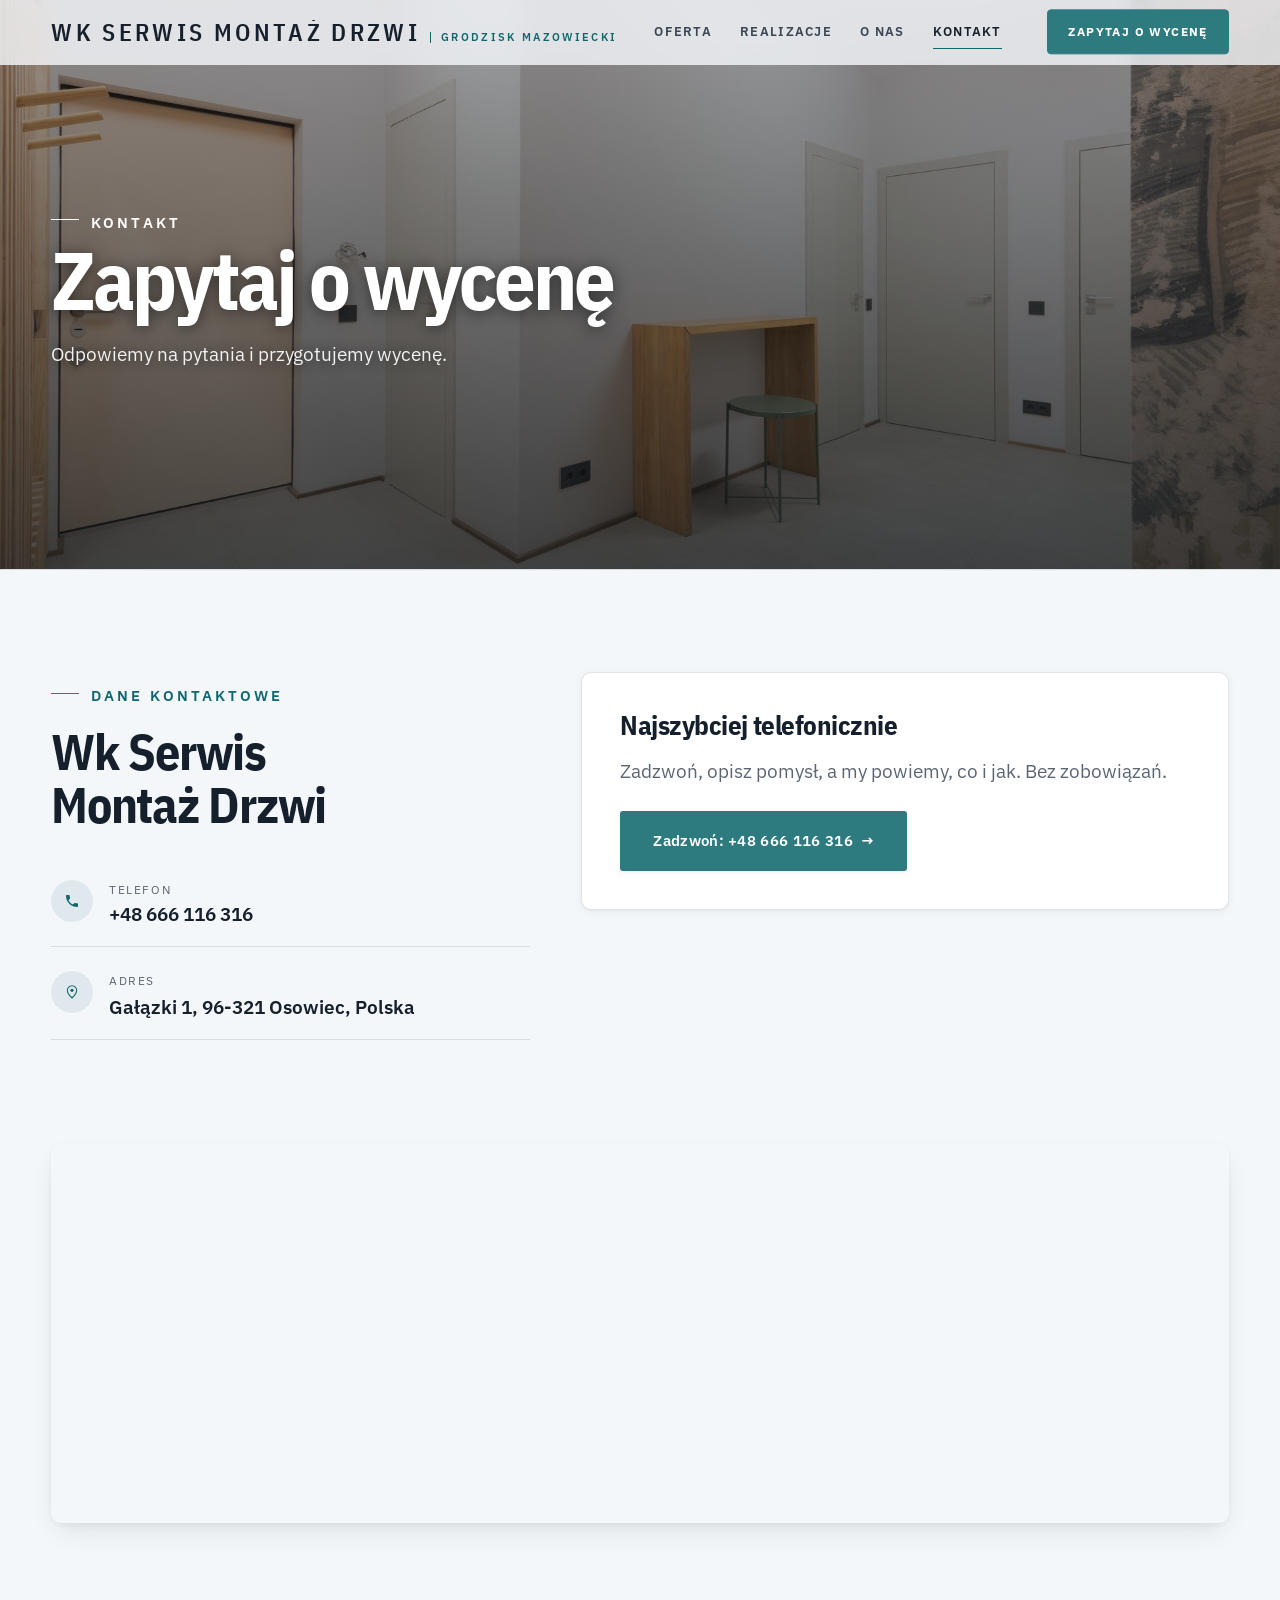
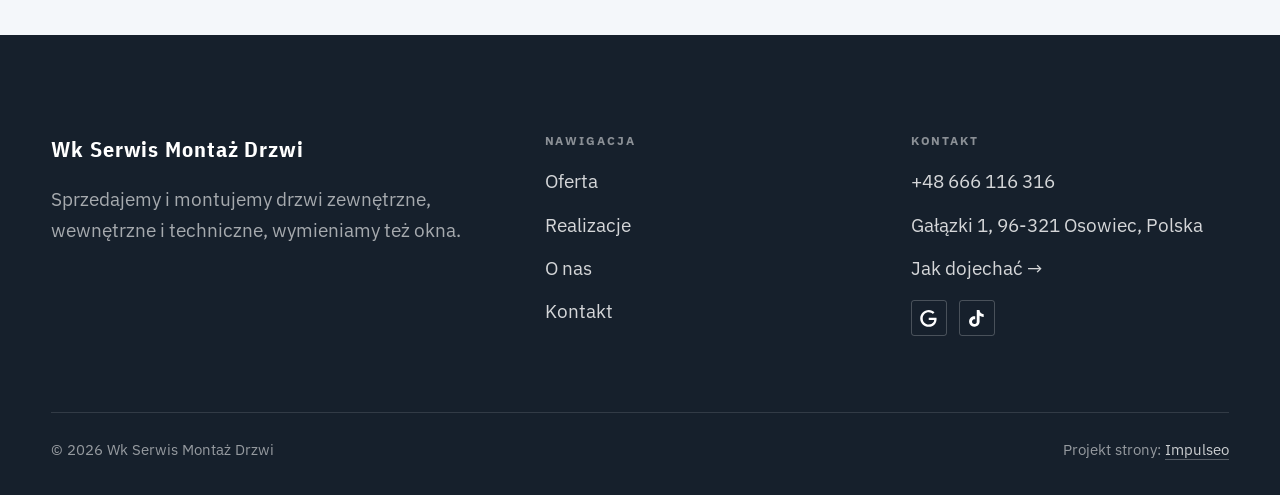
==== kontakt.html @ 80bf7812 "Strona demo: wk-serwis-montaz-drzwi" ====
<!DOCTYPE html>
<html lang="pl">
<head>
<meta charset="UTF-8">
<meta name="viewport" content="width=device-width, initial-scale=1.0">
<title>Kontakt - Wk Serwis Montaż Drzwi</title>
<meta name="description" content="Kontakt Wk Serwis Montaż Drzwi - Gałązki 1, 96-321 Osowiec, Polska">
<link rel="canonical" href="https://kris20032.github.io/wk-serwis-montaz-drzwi/kontakt.html">
<meta name="robots" content="noindex, nofollow">
<meta property="og:type" content="website">
<meta property="og:locale" content="pl_PL">
<meta property="og:site_name" content="Wk Serwis Montaż Drzwi">
<meta property="og:title" content="Kontakt - Wk Serwis Montaż Drzwi">
<meta property="og:description" content="Kontakt Wk Serwis Montaż Drzwi - Gałązki 1, 96-321 Osowiec, Polska">
<meta property="og:url" content="https://kris20032.github.io/wk-serwis-montaz-drzwi/kontakt.html">
<meta property="og:image" content="https://kris20032.github.io/wk-serwis-montaz-drzwi/img/og.jpg">
<meta property="og:image:width" content="1200">
<meta property="og:image:height" content="630">
<meta name="twitter:card" content="summary_large_image">
<link rel="preconnect" href="https://fonts.googleapis.com">
<link rel="preconnect" href="https://fonts.gstatic.com" crossorigin>
<link href="https://fonts.googleapis.com/css2?family=IBM+Plex+Sans+Condensed:wght@500;600;700&family=IBM+Plex+Sans:wght@400;500;600&display=swap" rel="stylesheet">
<link rel="stylesheet" href="assets/styles.css?v=1139ad94">
</head>
<body>

<header class="nav">
  <div class="wrap nav-inner">
    <a class="brand" href="index.html"><span class="name">Wk Serwis Montaż Drzwi</span><span class="sub">Grodzisk Mazowiecki</span></a>
    <nav class="nav-links">
      <a href="oferta.html">Oferta</a>
      <a href="realizacje.html">Realizacje</a>
      <a href="o-nas.html">O nas</a>
      <a href="kontakt.html" class="active" aria-current="page">Kontakt</a>
      <a href="kontakt.html" class="btn btn-accent">Zapytaj o wycenę</a>
    </nav>
    <button class="nav-toggle" aria-label="Menu"><span></span><span></span><span></span></button>
  </div>
</header>

<main>
<section class="pagehead">
  <img src="img/g13.jpg" alt="Wk Serwis Montaż Drzwi - Zapytaj o wycenę" width="1880" height="1255" decoding="async">
  <div class="wrap">
    <span class="eyebrow">Kontakt</span>
    <h1>Zapytaj o wycenę</h1>
    <p>Odpowiemy na pytania i przygotujemy wycenę.</p>
  </div>
</section>
<section>
  <div class="wrap contact-grid">
    <div class="reveal">
      <span class="eyebrow">Dane kontaktowe</span>
      <h2 style="margin:var(--space-4) 0 var(--space-6)">Wk Serwis Montaż Drzwi</h2>
      <div class="info-list">
        <div class="info-row"><div class="ic"><svg class="ico-tel" width="16" height="16" viewBox="0 0 24 24" fill="none" aria-hidden="true"><path d="M6.6 10.8a15.5 15.5 0 0 0 6.6 6.6l2.2-2.2a1 1 0 0 1 1-.24 11.4 11.4 0 0 0 3.6.58 1 1 0 0 1 1 1V20a1 1 0 0 1-1 1A17 17 0 0 1 3 4a1 1 0 0 1 1-1h3.5a1 1 0 0 1 1 1c0 1.25.2 2.46.58 3.6a1 1 0 0 1-.25 1l-2.23 2.2Z" fill="currentColor"/></svg></div><div><div class="lbl">Telefon</div><a class="val" href="tel:+48666116316">+48 666 116 316</a></div></div>
        <div class="info-row"><div class="ic"><svg class="ico-pin" width="16" height="16" viewBox="0 0 24 24" fill="none" aria-hidden="true"><path d="M12 21s7-6.1 7-11.5A7 7 0 0 0 5 9.5C5 14.9 12 21 12 21Z" stroke="currentColor" stroke-width="1.6" fill="none"/><circle cx="12" cy="9.5" r="2.4" fill="currentColor"/></svg></div><div><div class="lbl">Adres</div><div class="val">Gałązki 1, 96-321 Osowiec, Polska</div></div></div>
      </div>
    </div>
    <div class="reveal">
      <div class="form">
        <h3 style="margin-bottom:var(--space-4)">Najszybciej telefonicznie</h3>
        <p class="muted" style="margin-bottom:var(--space-5)">Zadzwoń, opisz pomysł, a my powiemy, co i jak. Bez zobowiązań.</p>
        <a href="tel:+48666116316" class="btn btn-accent" style="justify-content:center">Zadzwoń: +48 666 116 316 <span class="arr">→</span></a>
      </div>
    </div>
  </div>
</section>
<section style="padding-top:0">
  <div class="wrap reveal">
    <iframe class="map" title="Wk Serwis Montaż Drzwi - Grodzisk Mazowiecki" src="https://maps.google.com/maps?q=Wk%20Serwis%20Monta%C5%BC%20Drzwi%20Grodzisk%20Mazowiecki&z=15&output=embed" loading="lazy" referrerpolicy="no-referrer-when-downgrade"></iframe>
  </div>
</section>
</main>

<footer>
  <div class="wrap">
    <div class="foot-grid">
      <div class="foot-brand">
        <div class="name">Wk Serwis Montaż Drzwi</div>
        <p>Sprzedajemy i montujemy drzwi zewnętrzne, wewnętrzne i techniczne, wymieniamy też okna.</p>
      </div>
      <div class="foot-col">
        <h4>Nawigacja</h4>
        <a href="oferta.html">Oferta</a>
        <a href="realizacje.html">Realizacje</a>
        <a href="o-nas.html">O nas</a>
        <a href="kontakt.html">Kontakt</a>
      </div>
      <div class="foot-col">
        <h4>Kontakt</h4>
        <a href="tel:+48666116316">+48 666 116 316</a>
        <p>Gałązki 1, 96-321 Osowiec, Polska</p>
        <a href="https://maps.google.com/?cid=6855969109959741262&g_mp=Cidnb29nbGUubWFwcy5wbGFjZXMudjEuUGxhY2VzLlNlYXJjaFRleHQQAhgEIAA" target="_blank" rel="noopener">Jak dojechać →</a>
      <div class="foot-soc">
        <a class="soc" href="https://maps.google.com/?cid=6855969109959741262&g_mp=Cidnb29nbGUubWFwcy5wbGFjZXMudjEuUGxhY2VzLlNlYXJjaFRleHQQAhgEIAA" target="_blank" rel="noopener" aria-label="Google - Wk Serwis Montaż Drzwi"><svg viewBox="0 0 24 24" aria-hidden="true" focusable="false"><path d="M12.48 10.92v3.28h7.84c-.24 1.84-.853 3.187-1.787 4.133-1.147 1.147-2.933 2.4-6.053 2.4-4.827 0-8.6-3.893-8.6-8.72s3.773-8.72 8.6-8.72c2.6 0 4.507 1.027 5.907 2.347l2.307-2.307C18.747 1.44 16.133 0 12.48 0 5.867 0 .307 5.387.307 12s5.56 12 12.173 12c3.573 0 6.267-1.173 8.373-3.36 2.16-2.16 2.84-5.213 2.84-7.667 0-.76-.053-1.467-.173-2.053H12.48z" fill="currentColor"/></svg></a>
        <a class="soc" href="https://www.tiktok.com/@krzysztof.waclawek" target="_blank" rel="noopener" aria-label="TikTok - Wk Serwis Montaż Drzwi"><svg viewBox="0 0 24 24" aria-hidden="true" focusable="false"><path d="M12.525.02c1.31-.02 2.61-.01 3.91-.02.08 1.53.63 3.09 1.75 4.17 1.12 1.11 2.7 1.62 4.24 1.79v4.03c-1.44-.05-2.89-.35-4.2-.97-.57-.26-1.1-.59-1.62-.93-.01 2.92.01 5.84-.02 8.75-.08 1.4-.54 2.79-1.35 3.94-1.31 1.92-3.58 3.17-5.91 3.21-1.43.08-2.86-.31-4.08-1.03-2.02-1.19-3.44-3.37-3.65-5.71-.02-.5-.03-1-.01-1.49.18-1.9 1.12-3.72 2.58-4.96 1.66-1.44 3.98-2.13 6.15-1.72.02 1.48-.04 2.96-.04 4.44-.99-.32-2.15-.23-3.02.37-.63.41-1.11 1.04-1.36 1.75-.21.51-.15 1.07-.14 1.61.24 1.64 1.82 3.02 3.5 2.87 1.12-.01 2.19-.66 2.77-1.61.19-.33.4-.67.41-1.06.1-1.79.06-3.57.07-5.36.01-4.03-.01-8.05.02-12.07z" fill="currentColor"/></svg></a>
      </div>
      </div>
    </div>
    <div class="foot-bot">
      <span>© 2026 Wk Serwis Montaż Drzwi</span>
      <span>Projekt strony: <a class="foot-credit" href="https://impulseo.pl" target="_blank" rel="noopener">Impulseo</a></span>
    </div>
  </div>
</footer>
<div class="sticky-reserve"><a class="sr-book" href="kontakt.html">Zapytaj o wycenę</a><a class="sr-call" href="tel:+48666116316" aria-label="Zadzwoń"><svg class="ico-tel" width="16" height="16" viewBox="0 0 24 24" fill="none" aria-hidden="true"><path d="M6.6 10.8a15.5 15.5 0 0 0 6.6 6.6l2.2-2.2a1 1 0 0 1 1-.24 11.4 11.4 0 0 0 3.6.58 1 1 0 0 1 1 1V20a1 1 0 0 1-1 1A17 17 0 0 1 3 4a1 1 0 0 1 1-1h3.5a1 1 0 0 1 1 1c0 1.25.2 2.46.58 3.6a1 1 0 0 1-.25 1l-2.23 2.2Z" fill="currentColor"/></svg></a></div>
<div class="demo-wazne" data-do="2026-10-26" data-cykl="3" hidden><svg class="dw-ico" width="13" height="13" viewBox="0 0 24 24" fill="none" aria-hidden="true"><circle cx="12" cy="12" r="8.6" stroke="currentColor" stroke-width="1.8"/><path d="M12 7.2V12l3.3 2" stroke="currentColor" stroke-width="1.8" stroke-linecap="round"/></svg><span class="dw-txt"></span></div>

<script src="assets/main.js"></script>
</body>
</html>
---- assets/styles.css ----
/* ============================================================
   STOLBASZ — premium, architektoniczny B2B fit-out
   Jasna paleta, zero brązu. System wg premium-web-craft.
   Projekt strony: Impulseo (impulseo.pl)
   ============================================================ */

:root{
  /* PALETA — jasna, architektoniczna, chłodna */
  --paper:#F4F7FA;          /* główne tło */
  --paper-2:#E7EDF3;        /* sekcje alternatywne (chłodny jasny szary) */
  --paper-3:#E7EDF3;        /* delikatne wypełnienia */
  --ink:#16202C;            /* tekst główny — chłodny grafit */
  --ink-soft:#3A4654;       /* nagłówki drugorzędne */
  --muted:#5C6672;          /* tekst poboczny */
  --line:rgba(22,32,44,.12);/* hairline */
  --accent:#235E96;         /* stonowany petrol-slate — jedyny akcent */
  --accent-d:#1A4A78;
  --accent-soft:rgba(35,94,150,.10);
  --dark:#16202C;           /* sekcje ciemne (stopka/CTA) */

  /* HOVER ZDJĘĆ — JEDEN standard dla całego silnika (decyzja K. 04.08.2026, artefakt z wariantami).
     AKTUALNE (K.+Szymon 09.08.2026, wybór z artefaktu 6 wariantów): zoom 1.05 przy 1.4s -
     przy tak długim czasie mocniejszy kadr NIE skacze, tylko „oddycha". Poprzedni standard
     (1.02 / .55s z 04.08) odbierany jako dynamiczny i szybki.
     Spoczynek lekko przygaszony, ale TYLKO tam, gdzie jest mysz (@media hover:hover) —
     na telefonie zdjęcia zostają w pełnej jasności. */
  --img-zoom:1.05;                   /* K.+Szymon 09.08: wariant F z artefaktu porównawczego */
  --img-rest:brightness(.95) saturate(.99);
  --img-hot:brightness(1.06) saturate(1.05);
  --img-dur:1.4s;                    /* K.+Szymon 09.08 (wariant F): powoli = elegancko */
  --img-ease:cubic-bezier(.16,.84,.44,1);  /* miękki ogon, efekt „oddychania" */

  /* ODSTĘPY — skala 4/8 */
  --space-1:4px; --space-2:8px; --space-3:12px; --space-4:16px; --space-5:24px;
  --space-6:32px; --space-7:48px; --space-8:64px; --space-9:96px; --space-10:128px;

  /* TYPOGRAFIA — fluid clamp() (skala podbita 16.07.2026: większe, czytelniejsze litery — uwaga Adama) */
  --text-sm:clamp(.9rem,.87rem + .12vw,1rem);
  --text-base:clamp(1.08rem,1.04rem + .18vw,1.2rem);
  --text-lg:clamp(1.24rem,1.15rem + .34vw,1.44rem);
  --text-h3:clamp(1.34rem,1.22rem + .55vw,1.66rem);
  --text-h2:clamp(2.1rem,1.66rem + 2.1vw,3.1rem);
  --text-h1:clamp(2.9rem,2.1rem + 4vw,5.1rem);

  /* PROMIENIE — architektoniczne, raczej ostre */
  --r-sm:3px; --r-md:6px; --r-lg:10px;

  /* RUCH */
  --ease:cubic-bezier(.25,.46,.45,.94); --dur:.24s;

  /* CIENIE — miękkie, warstwowe */
  --sh-sm:0 1px 2px rgba(16,24,32,.04), 0 2px 8px rgba(16,24,32,.05);
  --sh-md:0 2px 6px rgba(16,24,32,.05), 0 12px 28px -8px rgba(16,24,32,.12);
  --sh-lg:0 6px 14px rgba(16,24,32,.07), 0 26px 56px -18px rgba(16,24,32,.22);

  --hairline:1px solid var(--line);

  --font-display:'IBM Plex Sans Condensed','IBM Plex Sans',sans-serif;
  --font-body:'IBM Plex Sans',sans-serif;
}

*{box-sizing:border-box;margin:0;padding:0}
html{scroll-behavior:smooth}
body{
  font-family:var(--font-body);
  font-size:var(--text-base);
  line-height:1.65;
  color:var(--ink);
  background:var(--paper);
  -webkit-font-smoothing:antialiased;
  text-rendering:optimizeLegibility;
}
img{max-width:100%;height:auto;display:block}  /* height:auto = width/height z atrybutów trzyma proporcje (TOP#12) */
a{color:inherit;text-decoration:none}

.wrap{width:min(92%,1180px);margin-inline:auto}
section{padding-block:clamp(52px,6.5vw,96px)}

h1,h2,h3{font-family:var(--font-display);font-weight:700;line-height:1.08;letter-spacing:-.02em;color:var(--ink)}
h1{font-size:var(--text-h1);letter-spacing:-.035em}
h2{font-size:var(--text-h2);letter-spacing:-.025em}
h3{font-size:var(--text-h3)}
/* MIARA — długość wiersza. WCAG 2.2 SC 1.4.8: max 80 znaków; Butterick: 45–90.
   68ch daje realnie 72–78 znaków polskiego tekstu, czyli z zapasem pod granicą.
   Wcześniej limit miał TYLKO <p> — <li>, <blockquote> i <dd> nie miały żadnego,
   i to jedyny powód, dla którego 23 bloki na dwóch oddanych stronach jadą po
   83–106 znaków w wierszu (pomiar 07.08.2026, bramka `miara`).
   ⚠️ Listy i definicje ograniczamy TYLKO bez klasy: `ul`/`ol` z klasą to u nas
   układ (siatki kafli, menu), a nie tekst ciągły — tam miarę wyznacza układ. */
/* 60ch, nie 68ch (K. 10.08): po zmianie fontów na węższe kroje (DM Sans i spółka)
   w 68ch mieściło się ~90 znaków - bramka pikselowa słusznie zgłaszała przekroczenie
   granicy 80. Pomiar na żywej przeglądarce: 60ch = 90 znaków, 53ch = ~78 znaków, czyli normę WCAG 1.4.8. */
:root{ --miara:53ch }
p{max-width:min(100%,var(--miara))}
blockquote,
ul:not([class])>li, ol:not([class])>li,
dl:not([class])>dd{max-width:min(100%,var(--miara))}

/* ⚠️ Świadomie BEZ wyjątku `.tile p,.card p,.svc p{max-width:none}`, choć nasuwa się sam:
   te akapity BYŁY już ograniczone (stare `p{max-width:65ch}`), więc „wyjątek" nie odblokowałby
   niczego nowego — tylko ROZLUŹNIŁ stan sprzed zmiany na wszystkich demach naraz.
   `figcaption` żadna z reguł wyżej nie dotyczy, więc też nie potrzebuje zwolnienia. */

/* ŁAMANIE. `balance` wyrównuje długości wierszy w nagłówku, `pretty` pilnuje ostatniego
   wiersza akapitu, żeby nie został w nim jeden wyraz. Obsługiwane od Chrome 117 /
   Safari 17.5; starsze przeglądarki po prostu ignorują tę własność.
   `text-wrap:pretty` nie występowało dotąd ANI RAZ w silniku ani w repo klientów. */
h1,h2,h3,.lead,.lede{text-wrap:balance}
p,li,blockquote,dd{text-wrap:pretty}

.eyebrow{
  font-family:var(--font-body);
  font-size:var(--text-sm);
  font-weight:600;
  letter-spacing:.18em;
  text-transform:uppercase;
  color:var(--accent);
  display:inline-flex;align-items:center;gap:var(--space-3);
}
/* flex:none + margin-top = kreska trzyma się PIERWSZEJ linii. Wcześniej align-items:center
   centrowało ją względem całego bloku i przy zawinięciu (długi kicker typu
   „…WNĘTRZ · LESZNO · OD 2019") druga linia lądowała z brzydkim wcięciem. */
.eyebrow{align-items:flex-start}
.eyebrow>*,.eyebrow{text-wrap:balance}   /* dlugi kicker lamal sie na sierote typu samo „2019" w drugiej linii */
.eyebrow::before{content:"";width:28px;height:1px;background:var(--accent);display:inline-block;flex:none;margin-top:.62em}

.muted{color:var(--muted)}
.lead{font-size:var(--text-lg);line-height:1.55;color:var(--ink-soft);max-width:50ch}

/* ---------- BUTTONS ---------- */
.btn{
  display:inline-flex;align-items:center;gap:var(--space-2);
  font-weight:600;font-size:var(--text-sm);letter-spacing:.02em;
  padding:var(--space-4) var(--space-6);
  border-radius:var(--r-sm);
  transition:transform var(--dur) var(--ease),box-shadow var(--dur) var(--ease),background var(--dur) var(--ease);
  cursor:pointer;border:1px solid transparent;
}
.btn-accent{background:var(--accent);color:#fff;box-shadow:var(--sh-sm)}
.btn-accent:hover{background:var(--accent-d);transform:translateY(-2px);box-shadow:var(--sh-md)}
.btn-accent:active{transform:translateY(0);box-shadow:var(--sh-sm)}
.btn-ghost{background:transparent;color:var(--ink);border-color:var(--line)}
.btn-ghost:hover{border-color:var(--accent);color:var(--accent);transform:translateY(-2px)}
.btn-light{background:#fff;color:var(--ink);box-shadow:var(--sh-sm)}
.btn-light:hover{transform:translateY(-2px);box-shadow:var(--sh-md)}
.btn .arr{transition:transform var(--dur) var(--ease)}
.btn:hover .arr{transform:translateX(4px)}

/* ---------- NAV ---------- */
.nav{
  position:sticky;top:0;z-index:50;
  background:color-mix(in srgb,var(--paper) 88%,transparent);
  backdrop-filter:saturate(140%) blur(10px);
  border-bottom:var(--hairline);
}
.nav-inner{display:flex;align-items:center;justify-content:space-between;gap:var(--space-5);height:72px}
/* ANTY-NACHODZENIE (K. 05.08.2026): długa nazwa firmy + przycisk z pełnym numerem nie mieściły się w pasku
   i flex ściskał linki PONIŻEJ ich treści - "Kontakt" wchodził na ramkę "Zadzwoń +48 ...". Teraz ustępuje
   nazwa marki (skrót wielokropkiem), a menu i przycisk nigdy się nie kurczą ani nie zachodzą na siebie. */
.brand{display:flex;flex-direction:column;line-height:1;min-width:0;flex:0 1 auto}
.brand .name{font-family:var(--font-display);font-weight:800;font-size:1.35rem;letter-spacing:.04em;white-space:nowrap;overflow:hidden;text-overflow:ellipsis}
.brand .sub{font-size:.62rem;letter-spacing:.34em;text-transform:uppercase;color:var(--muted);margin-top:5px;white-space:nowrap;overflow:hidden;text-overflow:ellipsis}
.nav-links{display:flex;align-items:center;gap:var(--space-6);flex:0 0 auto}
.nav-links a{font-size:var(--text-sm);font-weight:500;color:var(--ink-soft);position:relative;padding-block:4px;white-space:nowrap;transition:color var(--dur) var(--ease)}
.nav-links a::after{content:"";position:absolute;left:0;bottom:0;width:0;height:1.5px;background:var(--accent);transition:width var(--dur) var(--ease)}
.nav-links a:hover,.nav-links a.active{color:var(--ink)}
.nav-links a:hover::after,.nav-links a.active::after{width:100%}
.nav-links .btn{padding:var(--space-2) var(--space-5)}
/* przyciski w nav: właściwy kolor (przebij .nav-links a) + bez podkreślenia */
.nav-links a.btn-accent{color:#fff}
.nav-links a.btn-ghost,.nav-links a.btn-light{color:var(--ink)}
/* CTA w pasku: NIE podkreślenie spod linków menu, ale ten sam przelatujący błysk,
   co na wszystkich innych przyciskach (zgłoszenie K. 13.08.2026 - „na hero jest efekt
   światła przechodzącego przez przycisk, na navbarze go nie ma, a mają być identyczne").
   Reguła `.nav-links a::after` jest silniejsza od `.btn::after`, więc trzeba jej
   geometrię wyzerować i wpisać połysk z nazwy - samo `display:none` gasiło efekt. */
.nav-links a.btn::after{
  display:block;content:"";position:absolute;inset:0;z-index:-1;pointer-events:none;
  width:auto;height:auto;border-radius:inherit;   /* kasuje geometrię podkreślenia (width:0;height:1.5px) */
  background:linear-gradient(100deg,transparent 32%,rgba(255,255,255,.20) 50%,transparent 68%);
  translate:-120% 0}
@media (prefers-reduced-motion:no-preference){
  .nav-links a.btn:hover::after{translate:120% 0;transition:translate .75s var(--mt-ease,cubic-bezier(.16,.84,.44,1))}
}
.nav-toggle{display:none;background:none;border:none;cursor:pointer;flex-direction:column;gap:5px;padding:8px}
.nav-toggle span{width:24px;height:2px;background:var(--ink);transition:var(--dur)}
/* Ciasny zakres MIĘDZY menu mobilnym a pełnym pulpitem: zbijamy odstępy i nazwę marki,
   żeby wszystko zmieściło się naturalnie, zanim w ogóle dojdzie do skracania wielokropkiem. */
@media(max-width:1280px) and (min-width:921px){
  .nav-links{gap:var(--space-4)}
  .nav-links .btn{padding:var(--space-2) var(--space-4)}
  .brand .name{font-size:1.15rem}
}

/* ---------- HERO (split) ---------- */
.hero{position:relative;overflow:hidden;border-bottom:var(--hairline)}
.hero-grid{display:grid;grid-template-columns:1.05fr .95fr;gap:clamp(24px,4vw,60px);align-items:center;
  padding-block:clamp(36px,4.5vw,64px)}
.hero-copy .eyebrow{margin-bottom:var(--space-5)}
.hero-copy h1{margin-bottom:var(--space-5)}
.hero-copy .lead{margin-bottom:var(--space-7)}
.hero-actions{display:flex;flex-wrap:wrap;gap:var(--space-4)}
.hero-art{position:relative;aspect-ratio:4/3;border-radius:var(--r-lg);overflow:hidden;box-shadow:var(--sh-lg)}
.hero-art img{width:100%;height:100%;object-fit:cover}
.hero-art::after{content:"";position:absolute;inset:0;background:linear-gradient(180deg,transparent 55%,rgba(18,24,28,.28))}
.hero-badge{position:absolute;left:var(--space-5);bottom:var(--space-5);z-index:2;
  background:rgba(252,252,251,.94);backdrop-filter:blur(4px);
  border-radius:var(--r-md);padding:var(--space-4) var(--space-5);box-shadow:var(--sh-md);max-width:78%}
.hero-badge strong{display:block;font-family:var(--font-display);font-size:1rem;letter-spacing:-.01em}
.hero-badge span{font-size:var(--text-sm);color:var(--muted)}

/* ---------- HERO duży / kinowy (strona główna) ---------- */
.hero-cine{position:relative;min-height:clamp(560px,82vh,840px);min-height:clamp(560px,82svh,840px);display:flex;align-items:center;overflow:hidden;border-bottom:var(--hairline)}
.hero-cine>img{position:absolute;inset:0;width:100%;height:100%;object-fit:cover;z-index:0}
.hero-cine::after{content:"";position:absolute;inset:0;z-index:1;
  background:linear-gradient(95deg,rgba(13,18,23,.86) 0%,rgba(13,18,23,.64) 32%,rgba(13,18,23,.24) 62%,rgba(13,18,23,.04) 100%)}
.hero-cine .wrap{position:relative;z-index:2;padding-block:var(--space-8)}
.hero-cine .hero-copy{max-width:660px}
.hero-cine .eyebrow{color:#fff;margin-bottom:var(--space-5)}
.hero-cine .eyebrow::before{background:#fff}
.hero-cine h1{color:#fff;margin-bottom:var(--space-5);font-size:clamp(2.9rem,2rem + 4.4vw,5.2rem);text-wrap:balance}
.hero-cine .lead{color:rgba(255,255,255,.92);max-width:48ch;margin-bottom:var(--space-7)}
.hero-cine .hero-actions{display:flex;flex-wrap:wrap;gap:var(--space-4)}
/* NISKIE OKNO (laptop z dokiem i paskami przeglądarki ma ~700-780 px wysokości widoku):
   H1 do 5.2rem + długi lead nie mieściły się i przyciski wypadały POD krawędź ekranu -
   klient widział stronę bez ani jednego CTA. Skalujemy w dół, zamiast przycinać treść. */
@media(min-width:821px) and (max-height:820px){
  .hero-cine{min-height:clamp(520px,94svh,780px)}
  .hero-cine .wrap{padding-block:var(--space-6)}
  .hero-cine h1{font-size:clamp(2.2rem,1.5rem + 2.6vw,3.6rem);margin-bottom:var(--space-4)}
  .hero-cine .eyebrow{margin-bottom:var(--space-4)}
  .hero-cine .lead{margin-bottom:var(--space-5);max-width:44ch}
}
@media(max-width:680px){
  .hero-cine{min-height:clamp(520px,76vh,640px);min-height:clamp(520px,76svh,640px);align-items:flex-end}
  .hero-cine::after{background:linear-gradient(0deg,rgba(13,18,23,.9) 6%,rgba(13,18,23,.45) 55%,rgba(13,18,23,.25) 100%)}
  .hero-cine .wrap{padding-bottom:var(--space-9)}
  /* TELEFON (~90% oglądających): lead potrafił zająć 8 linii i zepchnąć CTA poza pierwszy ekran.
     Zwężamy interlinię i skalę - treści nie ucinamy, bo to ona sprzedaje. */
  .hero-cine .lead{font-size:.98rem;line-height:1.5;margin-bottom:var(--space-5)}
  .hero-cine .eyebrow{font-size:.72rem;letter-spacing:.13em;margin-bottom:var(--space-4)}
  .hero-cine .eyebrow::before{width:20px}
  .hero-cine h1{margin-bottom:var(--space-4)}
}

/* full-bleed hero variant (podstrony) */
.pagehead{position:relative;min-height:46vh;min-height:46svh;display:flex;align-items:flex-end;overflow:hidden;border-bottom:var(--hairline)}
.pagehead img{position:absolute;inset:0;width:100%;height:100%;object-fit:cover}
/* 10.08.2026 (decyzja K.): mocniejsze przyciemnienie + cień pod tekstem. Bramka mierzyła na
   nagłówkach podstron 3,38-3,43:1 przy wymaganych 4,5 — jasne zdjęcie (hala, śnieg, niebo)
   podchodziło pod biały tekst. Zdjęcia klientów są różne, więc kontrast musi dawać WARSTWA,
   a nie szczęśliwy dobór kadru. */
.pagehead::after{content:"";position:absolute;inset:0;background:linear-gradient(180deg,rgba(18,24,28,.40),rgba(18,24,28,.76))}
.pagehead .wrap{position:relative;z-index:2;padding-block:var(--space-9);color:#fff}
.pagehead h1{color:#fff;max-width:18ch;text-shadow:0 2px 16px rgba(0,0,0,.55)}
.pagehead .eyebrow{color:#fff}
.pagehead .eyebrow::before{background:#fff}
.pagehead p{color:rgba(255,255,255,.92);margin-top:var(--space-4);max-width:54ch;text-shadow:0 1px 12px rgba(0,0,0,.5)}

/* ---------- STRIP (pasek skrótów / liczby) ---------- */
.strip{background:var(--dark);color:#fff}
/* PASEK HASEŁ — standard 04.08.2026 (decyzja K.): 5 haseł w JEDNYM rzędzie, tekst WYŚRODKOWANY,
   węższe marginesy boczne niż reszta strony (pasek ma iść szerzej), równe wysokości kolumn. */
.strip .wrap{width:min(96%,1440px);display:grid;grid-template-columns:repeat(5,1fr);
  gap:var(--space-5);padding-block:var(--space-7);align-items:stretch}
.strip .item .k{font-family:var(--font-display);font-size:clamp(1.05rem,.82rem + .85vw,1.55rem);
  font-weight:800;letter-spacing:-.02em;color:#fff;line-height:1.18;text-wrap:balance}
.strip .item .v{font-size:var(--text-sm);color:rgba(255,255,255,.66);margin-top:var(--space-2);line-height:1.4}
.strip .item{border-left:2px solid var(--accent);padding-inline:var(--space-4);
  text-align:center;display:flex;flex-direction:column;justify-content:center}
/* liczba kolumn = liczba haseł, żeby ostatnie nie zostawało samo w drugim rzędzie.
   Klasę n-N nadaje multipage.py; domyślnie (bez klasy) pasek jest 5-kolumnowy. */
.strip.n-2 .wrap{grid-template-columns:repeat(2,1fr)}
.strip.n-3 .wrap{grid-template-columns:repeat(3,1fr)}
.strip.n-4 .wrap{grid-template-columns:repeat(4,1fr);gap:var(--space-6)}
.strip.n-4 .item .k{font-size:clamp(1.3rem,1rem + 1.1vw,2rem)}
.strip.n-6 .wrap{grid-template-columns:repeat(6,1fr);gap:var(--space-4)}
.strip.n-6 .item .k{font-size:clamp(.98rem,.8rem + .7vw,1.35rem)}
/* równe łamanie: zamiast "długa linia + jedno słowo" obie linie zbliżonej długości */
.strip .item .k{text-wrap:balance}

/* ---------- SECTION HEAD ---------- */
.head{max-width:48rem;margin-bottom:var(--space-8)}
.head.center{margin-inline:auto;text-align:center}
.head .eyebrow{margin-bottom:var(--space-4)}
.head h2{margin-bottom:var(--space-4)}
.head p{color:var(--muted);font-size:var(--text-lg);line-height:1.55}
.head.center p{margin-inline:auto}

/* ---------- INTRO SPLIT ---------- */
.split{display:grid;grid-template-columns:.92fr 1.08fr;gap:clamp(28px,5vw,80px);align-items:center}
.split.rev{grid-template-columns:1.08fr .92fr}
.split.rev .split-art{order:-1}
.split-art{position:relative;aspect-ratio:5/4;border-radius:var(--r-lg);overflow:hidden;box-shadow:var(--sh-lg)}
.split-art img{width:100%;height:100%;object-fit:cover}
.split-copy h2{margin-bottom:var(--space-5)}
.split-copy p+p{margin-top:var(--space-4)}
.split-copy .btn{margin-top:var(--space-6)}

/* ---------- SERVICES (zakres) ---------- */
.svc-grid{display:grid;grid-template-columns:repeat(auto-fit,minmax(280px,1fr));gap:var(--space-5)}
.svc{background:#fff;border:var(--hairline);border-radius:var(--r-md);padding:var(--space-7) var(--space-6);
  transition:transform var(--dur) var(--ease),box-shadow var(--dur) var(--ease),border-color var(--dur) var(--ease);
  position:relative;overflow:hidden}
.svc::before{content:"";position:absolute;left:0;top:0;width:3px;height:0;background:var(--accent);transition:height var(--dur) var(--ease)}
.svc:hover{transform:translateY(-4px);box-shadow:var(--sh-md);border-color:transparent}
.svc:hover::before{height:100%}
.svc .ic{font-family:var(--font-display);font-size:.8rem;font-weight:700;letter-spacing:.12em;color:var(--accent);margin-bottom:var(--space-4)}
.svc h3{margin-bottom:var(--space-3);font-size:1.22rem}
.svc p{color:var(--muted);font-size:var(--text-base);line-height:1.6}

/* big detailed service rows */
.svc-row{display:grid;grid-template-columns:.8fr 1.2fr;gap:clamp(20px,4vw,60px);align-items:center;padding-block:var(--space-8)}
.svc-row+.svc-row{border-top:var(--hairline)}
.svc-row.rev{grid-template-columns:1.2fr .8fr}
/* Naprzemienny układ wierszy oferty: co drugi wiersz ma zdjęcie po PRAWEJ.
   Było `order:-1` — martwy kod, bo zdjęcie i tak jest pierwszym dzieckiem w HTML,
   więc wszystkie wiersze wyglądały identycznie (zdjęcie zawsze z lewej), a `rev`
   zmieniało tylko szerokość kolumn. Znalezione 29.07.2026 przy różnicowaniu kierunków
   animacji (pomiar pozycji: art.mid 390/502 przy row.mid 756 — zawsze lewa strona). */
.svc-row.rev .svc-row-art{order:2}
.svc-row-art{aspect-ratio:4/3;border-radius:var(--r-md);overflow:hidden;box-shadow:var(--sh-md)}
.svc-row-art img{width:100%;height:100%;object-fit:cover}
.svc-row h3{font-size:1.5rem;margin-bottom:var(--space-4)}
.svc-row .num{font-family:var(--font-display);font-size:.85rem;font-weight:700;letter-spacing:.14em;color:var(--accent);display:block;margin-bottom:var(--space-3)}
.svc-row ul{list-style:none;margin-top:var(--space-4);display:flex;flex-direction:column;gap:var(--space-2)}
.svc-row li{position:relative;padding-left:var(--space-5);color:var(--muted);font-size:var(--text-base)}
.svc-row li::before{content:"";position:absolute;left:0;top:.62em;width:8px;height:1px;background:var(--accent)}

/* ---------- GALLERY (realizacje) ---------- */
.gallery{display:grid;grid-template-columns:repeat(12,1fr);gap:var(--space-4);grid-auto-rows:200px}
/* GALERIA MASONRY — pionowe zdjęcia (portrety beauty/wellness) bez przycinania: kolumny, height auto */
.gallery-masonry{column-count:3;column-gap:var(--space-4)}
@media(max-width:900px){.gallery-masonry{column-count:2}}
@media(max-width:560px){.gallery-masonry{column-count:1}}
.gallery-masonry .m-tile{break-inside:avoid;margin:0 0 var(--space-4);padding:0;position:relative;overflow:hidden;border-radius:var(--r-md);border:1px solid var(--line)}
.gallery-masonry .m-tile img{width:100%;height:auto;display:block}
.gallery-masonry .m-tile .cap{position:absolute;left:0;right:0;bottom:0;padding:var(--space-4);color:#fff;background:linear-gradient(0deg,rgba(0,0,0,.55),transparent);font-size:var(--text-sm)}
.gallery-masonry .m-tile .cap small{display:block;font-weight:400;opacity:.78;letter-spacing:.04em;text-transform:uppercase;font-size:.66rem;margin-top:3px}
.tile{position:relative;overflow:hidden;border-radius:var(--r-md);box-shadow:var(--sh-sm);
  transition:transform var(--dur) var(--ease),box-shadow var(--dur) var(--ease)}
.tile img{width:100%;height:100%;object-fit:cover;
  transition:transform var(--img-dur) var(--img-ease),filter var(--img-dur) var(--img-ease)}
.tile:hover{box-shadow:var(--sh-md)}
.tile .cap{position:absolute;left:0;right:0;bottom:0;padding:var(--space-5) var(--space-4) var(--space-4);
  /* mocniejszy spad + cien pod tekstem: na JASNYCH zdjeciach klienta (biale fronty, sciany)
     slaby gradient dawal kontrast ~1.5:1 zamiast wymaganych 3.6:1 (bramka wygladu, 10.08.2026) */
  background:linear-gradient(transparent 10%,rgba(18,24,28,.55) 40%,rgba(18,24,28,.88) 68%,rgba(18,24,28,.99));color:#fff;
  text-shadow:0 1px 2px rgba(0,0,0,.85),0 2px 10px rgba(0,0,0,.55);
  font-size:var(--text-sm);font-weight:600;letter-spacing:.01em;
  opacity:0;transform:translateY(8px);transition:var(--dur) var(--ease)}
.tile:hover .cap{opacity:1;transform:translateY(0)}
.tile .cap small{display:block;font-weight:400;opacity:.78;letter-spacing:.04em;text-transform:uppercase;font-size:.66rem;margin-top:3px}
/* bento spans */
.t-wide{grid-column:span 6}
.t-tall{grid-column:span 6;grid-row:span 2}
.t-std{grid-column:span 6}
.t-third{grid-column:span 4}
.t-two3{grid-column:span 8}

/* ---------- TRUST / WIARYGODNOŚĆ ---------- */
.trust{background:var(--paper-2)}
.trust-grid{display:grid;grid-template-columns:repeat(auto-fit,minmax(240px,1fr));gap:var(--space-5);margin-top:var(--space-7)}
.trust-card{background:#fff;border-radius:var(--r-md);padding:var(--space-7) var(--space-6);box-shadow:var(--sh-sm);border-top:3px solid var(--accent)}
.trust-card .big{font-family:var(--font-display);font-size:clamp(1.8rem,1.3rem + 1.6vw,2.6rem);font-weight:800;letter-spacing:-.02em;color:var(--ink);line-height:1}
.trust-card h3{font-size:1.12rem;margin:var(--space-3) 0 var(--space-2)}
.trust-card p{color:var(--muted);font-size:var(--text-base);line-height:1.55}

/* ---------- CTA band ---------- */
.cta{background:var(--dark);color:#fff;position:relative;overflow:hidden}
/* telefon w CTA: na ciemnym tle biały (domyślnie), rodziny z JASNYM tłem CTA
   nadpisują to u siebie - wcześniej kolor siedział w stylu inline i wygrywał z rodziną. */
.cta .btn-ghost-cta{color:#fff;border-color:rgba(255,255,255,.3)}
.cta .wrap{display:grid;grid-template-columns:1.4fr .6fr;gap:var(--space-7);align-items:center;position:relative;z-index:2}
.cta h2{color:#fff;max-width:20ch}
.cta p{color:rgba(255,255,255,.74);margin-top:var(--space-4)}
.cta-actions{display:flex;flex-direction:column;gap:var(--space-3);align-items:flex-start}
.cta::before{content:"";position:absolute;right:-80px;top:-80px;width:360px;height:360px;border-radius:50%;
  background:radial-gradient(circle,var(--accent-soft),transparent 70%)}

/* ---------- CONTACT ---------- */
.contact-grid{display:grid;grid-template-columns:.85fr 1.15fr;gap:clamp(28px,4vw,56px);align-items:start}
.info-list{display:flex;flex-direction:column;gap:var(--space-2)}
.info-row{display:flex;gap:var(--space-4);align-items:flex-start;padding-block:var(--space-4);border-bottom:var(--hairline)}
.info-row .ic{flex:none;width:42px;height:42px;display:grid;place-items:center;border-radius:50%;
  background:var(--accent-soft);color:var(--accent);font-size:1.05rem}
.info-row .lbl{font-size:.72rem;letter-spacing:.14em;text-transform:uppercase;color:var(--muted)}
.info-row .val{font-weight:600;font-size:var(--text-base);margin-top:2px}
.info-row a.val:hover{color:var(--accent)}
.map{border:none;border-radius:var(--r-lg);box-shadow:var(--sh-md);width:100%;height:100%;min-height:380px;filter:grayscale(.2) contrast(1.02)}
.form{background:#fff;border:var(--hairline);border-radius:var(--r-lg);padding:clamp(24px,3vw,40px);box-shadow:var(--sh-sm)}
.form .fld{margin-bottom:var(--space-5)}
.form label{display:block;font-size:var(--text-sm);font-weight:600;margin-bottom:var(--space-2)}
.form input,.form textarea{width:100%;font-family:inherit;font-size:var(--text-base);color:var(--ink);
  padding:var(--space-4);border:var(--hairline);border-radius:var(--r-sm);background:var(--paper);transition:border-color var(--dur)}
.form input:focus,.form textarea:focus{outline:none;border-color:var(--accent);background:#fff}
.form textarea{resize:vertical;min-height:120px}
.form .note{font-size:var(--text-sm);color:var(--muted);margin-top:var(--space-3)}

/* ---------- FOOTER ---------- */
footer{background:var(--dark);color:#fff;padding-block:var(--space-9) var(--space-6)}
.foot-grid{display:grid;grid-template-columns:1.4fr 1fr 1fr;gap:var(--space-7);margin-bottom:var(--space-8)}
.foot-brand .name{font-family:var(--font-display);font-weight:800;font-size:1.4rem;letter-spacing:.04em}
.foot-brand p{color:rgba(255,255,255,.62);margin-top:var(--space-4);font-size:var(--text-base);max-width:38ch}
.foot-col h4{font-size:.74rem;letter-spacing:.16em;text-transform:uppercase;color:rgba(255,255,255,.5);margin-bottom:var(--space-4)}
.foot-col a,.foot-col p{display:block;color:rgba(255,255,255,.82);font-size:var(--text-base);margin-bottom:var(--space-3)}
.foot-col a:hover{color:#fff}
.foot-bot{border-top:1px solid rgba(255,255,255,.12);padding-top:var(--space-5);display:flex;justify-content:space-between;flex-wrap:wrap;gap:var(--space-3);
  font-size:var(--text-sm);color:rgba(255,255,255,.55)}
.foot-bot a:hover{color:#fff}
/* Podpis w stopce = klikalny link do impulseo.pl (31.07.2026). Ma być WIDOCZNIE klikalny,
   ale nie krzyczeć - stąd sam kolor jaśniejszy + delikatne podkreślenie na najeździe. */
.foot-bot a.foot-credit{color:rgba(255,255,255,.78);text-decoration:none;border-bottom:1px solid rgba(255,255,255,.28)}
.foot-bot a.foot-credit:hover{color:#fff;border-bottom-color:#fff}

/* ---------- REVEAL ---------- */
.reveal{opacity:0;transform:translateY(22px);transition:opacity .6s var(--ease),transform .6s var(--ease)}
.reveal.in{opacity:1;transform:none}

/* ---------- RESPONSIVE ---------- */
@media(max-width:920px){
  .hero-grid,.split,.split.rev,.svc-row,.svc-row.rev,.cta .wrap,.contact-grid,.foot-grid{grid-template-columns:1fr}
  .split.rev .split-art,.svc-row.rev .svc-row-art{order:0}
  .hero-art{aspect-ratio:16/10;max-height:420px}
  .strip .wrap,.strip.n-2 .wrap,.strip.n-3 .wrap,.strip.n-4 .wrap,.strip.n-6 .wrap{grid-template-columns:repeat(2,1fr);gap:var(--space-6)}
  .strip .item .k,.strip.n-6 .item .k{font-size:clamp(1.3rem,1.1rem + 1vw,2rem)}
  .gallery{grid-auto-rows:180px}
  .t-wide,.t-tall,.t-std,.t-third,.t-two3{grid-column:span 6}
  .t-tall{grid-row:span 1}
  .cta-actions{flex-direction:row;flex-wrap:wrap}
  .foot-grid{gap:var(--space-6)}
}
@media(max-width:680px){
  .nav-links{position:fixed;inset:72px 0 auto 0;background:var(--paper);flex-direction:column;align-items:stretch;
    gap:0;padding:var(--space-4) 6%;border-bottom:var(--hairline);box-shadow:var(--sh-md);
    transform:translateY(-120%);transition:transform var(--dur) var(--ease)}
  .nav-links.open{transform:translateY(0)}
  .nav-links a{padding-block:var(--space-4);border-bottom:var(--hairline)}
  .nav-links .btn{margin-top:var(--space-3);justify-content:center}
  .nav-toggle{display:flex}
  .strip .wrap,.strip.n-2 .wrap,.strip.n-3 .wrap,.strip.n-4 .wrap,.strip.n-6 .wrap{grid-template-columns:1fr}
  .gallery{grid-template-columns:repeat(6,1fr)}
  .foot-grid{grid-template-columns:1fr}
}
@media(prefers-reduced-motion:reduce){
  /* audyt 09.08 TOP#14: samo skrócenie duration przy animacji INFINITE = stroboskop
     (pętla .01ms miga ekranem); iteration-count:1 gasi pętlę naprawdę. Pseudoelementy
     też - tła hero (gastro/studio) animują ::before/img, blanket na * ich nie łapał. */
  *,*::before,*::after{animation-duration:.01ms!important;animation-iteration-count:1!important;animation-delay:0s!important;transition:none!important}
  .reveal{opacity:1!important;transform:none!important}
  html{scroll-behavior:auto}
}

/* ============================================================
   PREMIUM LAYER — destylat deep-researchu branż (anty-AI, spokój).
   Zmienne STOLBASZ (--accent/--ink/--paper/--line/--dark). Ruch ledwo
   zauważalny, krzywa cubic-bezier(.16,.84,.44,1); prefers-reduced-motion
   pokryte blanketem wyżej. Karty hairline zamiast cieni = #1 sygnał „nie-AI".
   ============================================================ */

/* więcej oddechu między sekcjami (liderzy: 110-130px) */
section{padding-block:clamp(64px,8vw,128px)}

/* 1) Aksamitny reveal — dłuższa, miękka krzywa zamiast „skoku" */
.reveal{transition:opacity .9s cubic-bezier(.16,.84,.44,1),transform .9s cubic-bezier(.16,.84,.44,1);will-change:opacity,transform}
/* stagger TYLKO w galerii (tam pozycja = porządek dzieci) */
.gallery .reveal:nth-child(2){transition-delay:.07s}
.gallery .reveal:nth-child(3){transition-delay:.14s}
.gallery .reveal:nth-child(4){transition-delay:.21s}
.gallery .reveal:nth-child(5){transition-delay:.28s}
.gallery .reveal:nth-child(6){transition-delay:.35s}

/* 2) Hero STATYCZNY na .hero-cine — Ken Burns CAŁKIEM WYŁĄCZONY 26.06 (3. zgłoszenie Szymona).
   GENEZA: animowanie scale na <img> hero z teksturami (cegły/framugi) re-samplinguje obraz
   klatka po klatce → na części ekranów drobne drganie/shimmer = „heroshot się trzęsie".
   translateY usunięto wcześniej, scale-only + will-change/GPU NIE wystarczyły do GWARANCJI gładkości.
   Krzysztof zażądał pewności („make sure, że błąd się nie pojawi") > efekt. Zero animacji = 0% drgania.
   Delikatny zoom zostaje TYLKO w pełnoekranowych hero gastro/studio (hg-bg/hs-bg — tło, inny
   mechanizm, chwalone, nigdy nie zgłaszane). NIE wracać do KB na .hero-cine bez realnego testu
   na sprzęcie klienta — to ryzyko regresji „trzęsienia”. */
/* BEZPIECZNY "wow" na hero = jednorazowy FADE-IN (opacity), nie zoom.
   opacity nie dotyka bitmapy → gładkie na KAŻDYM zdjęciu/ekranie/GPU, zero ryzyka migotania.
   Geometryczny ruch (scale/translate) na .hero-cine jest ZAKAZANY (bramka pilnuje). */
@keyframes heroFade{from{opacity:0}to{opacity:1}}
.hero-cine>img{transform:none;animation:heroFade 1.1s ease-out both}

/* 3) Akcentowy hairline pod nagłówkiem sekcji, który „rysuje się" przy wejściu */
.head h2{position:relative;padding-bottom:18px}
.head h2::after{content:"";position:absolute;left:0;bottom:0;height:1px;width:0;background:var(--accent);transition:width 1s cubic-bezier(.16,.84,.44,1) .15s}
.head.center h2::after{left:50%;transform:translateX(-50%)}
.head.reveal.in h2::after,.head.center.reveal.in h2::after{width:54px}

/* 4) Karty HAIRLINE zamiast cieni/zaokrągleń (najmocniejszy anty-AI detal) */
.svc{background:transparent;border:1px solid var(--line);border-radius:var(--r-sm);box-shadow:none}
.svc:hover{box-shadow:none;border-color:var(--accent);transform:translateY(-3px)}
.trust-card{background:transparent;box-shadow:none;border:1px solid var(--line);border-top:2px solid var(--accent);border-radius:var(--r-sm)}
.tile{box-shadow:none;border-radius:var(--r-sm)}
.tile:hover{box-shadow:none}

/* 5) Sticky-nav kondensuje się po przewinięciu (sygnał dopracowania) */
.nav{transition:box-shadow .4s ease,background .4s ease}
.nav.is-stuck{box-shadow:0 1px 0 var(--line),0 14px 30px -24px rgba(0,0,0,.45)}
.nav-inner{transition:height .35s var(--ease)}
.nav.is-stuck .nav-inner{height:60px}

/* 6) MANIFESTO — pełnoekranowy cytat-bohater (zastępuje generyczne „Dlaczego my") */
.manifesto{background:var(--paper-2);text-align:center}
.manifesto .wrap{max-width:60rem}
.manifesto p{font-family:var(--font-display);font-style:italic;font-size:clamp(1.6rem,1rem + 2.4vw,2.8rem);line-height:1.32;color:var(--ink-soft);margin-inline:auto;max-width:26ch;position:relative;padding-top:var(--space-8)}
.manifesto p::before{content:"";position:absolute;top:0;left:50%;transform:translateX(-50%);width:54px;height:1px;background:var(--accent)}
.manifesto p span{color:var(--accent);font-style:italic}

/* 7) GATEWAYS — 3 duże bramy-zdjęcia (zamiast paska menu usług) */
.gateways{display:grid;grid-template-columns:repeat(3,1fr);gap:var(--space-4)}
.gateway{position:relative;aspect-ratio:3/4;overflow:hidden;border-radius:var(--r-sm);display:block}
.gateway img{width:100%;height:100%;object-fit:cover;
  transition:transform var(--img-dur) var(--img-ease),filter var(--img-dur) var(--img-ease)}
.gateway::after{content:"";position:absolute;inset:0;background:linear-gradient(180deg,transparent 38%,rgba(18,24,28,.74))}
/* ===== HOVER ZDJĘĆ — jedno miejsce dla WSZYSTKICH kafli ze zdjęciem (K. 04.08.2026) ===== */
@media(hover:hover){
  .tile img,.gateway img,.m-tile img{filter:var(--img-rest)}
  .tile:hover img,
  .gateway:hover img,
  .m-tile:hover img{transform:scale(var(--img-zoom));filter:var(--img-hot)}
}
.m-tile img{transition:transform var(--img-dur) var(--img-ease),filter var(--img-dur) var(--img-ease)}
.gateway .g-ttl{position:absolute;left:0;right:0;bottom:0;z-index:2;padding:var(--space-6) var(--space-5);color:#fff;font-family:var(--font-display);font-size:1.45rem;letter-spacing:-.01em;line-height:1.15}
.gateway .g-ttl small{display:block;font-family:var(--font-body);font-size:var(--text-sm);font-weight:400;opacity:.82;letter-spacing:.03em;margin-top:5px}
@media(max-width:760px){.gateways{grid-template-columns:1fr}.gateway{aspect-ratio:16/10}}

/* 8) LOGO klienta w nagłówku (gdy podane --logo) */
/* 52px domyślnie (feedback Bartka 06.07.2026: 40px ginęło, uwaga padła 3x; ~56px sprawdzone na żywym demie anna-borowiec-makeup) */
.brand-logo{height:64px;width:auto;max-width:300px;object-fit:contain;display:block}
.nav.is-stuck .brand-logo{height:52px}
@media(max-width:680px){.brand-logo{height:46px;max-width:210px}}


/* === RWD: nagłówki na wąskich ekranach (dodane 17.07.2026 razem z fixem clamp) ===
   Po przywróceniu działania clamp() dolna granica --text-h1 (2.9rem) rozpychała
   dokument przy długich polskich słowach na telefonach. Tu ją zjeżdżamy. */
@media (max-width:560px){
  :root{
    --text-h1:clamp(1.9rem, 1.15rem + 4.4vw, 2.7rem);
    --text-h2:clamp(1.5rem, 1rem + 3vw, 2.1rem);
  }
  .hero-cine h1{font-size:clamp(1.9rem, 1.15rem + 4.4vw, 2.7rem)}
  h1,h2{overflow-wrap:break-word}
}

/* GODZINY (godziny_grid z briefu) — dzień po lewej, godziny po prawej. Wcześniej BRAK stylu
   powodował sklejenie "Poniedziałek-Piątek8:00-20:00" (dodane 2026-07-21). Neutralne dla dem bez grafiku. */
.godz{display:flex;flex-direction:column;gap:2px;max-width:440px;margin-top:8px}
.godz-row{display:flex;justify-content:space-between;align-items:baseline;gap:24px;padding:10px 0;border-bottom:1px solid var(--line)}
.godz-row:last-child{border-bottom:0}
.godz-row b{font-weight:600;color:var(--ink)}
.godz-row span{color:var(--muted);white-space:nowrap}

/* === FAQ (lekcja 08.08.2026) ===
   Sekcja faq_klinika() trafia NIE tylko do rodziny „klinika" (multipage.py: także układ FACHOWCY),
   a style leżały wyłącznie w families/klinika.css — u hydraulika/dekarza FAQ renderowało się jako
   goła lista <details> z domyślnym trójkącikiem przeglądarki (wpadka: demo Instalatorstwo Gała).
   Dlatego baza. Rodzina może to nadpisać na wierzchu. */
.faq-list{max-width:48rem;margin:var(--space-8) auto 0;display:flex;flex-direction:column;gap:var(--space-3)}
.faq-item{border:1px solid var(--line);border-radius:var(--r-md);background:var(--paper);padding:var(--space-4) var(--space-5)}
.faq-item summary{font-family:var(--font-display);font-weight:600;color:var(--ink);cursor:pointer;list-style:none;display:flex;justify-content:space-between;gap:1rem}
.faq-item summary::-webkit-details-marker{display:none}
.faq-item summary::after{content:"+";color:var(--accent-d);font-weight:700;font-size:1.2rem;line-height:1}
.faq-item[open] summary::after{content:"-"}
.faq-item p{color:var(--ink-soft);font-size:var(--text-base);line-height:1.6;margin:var(--space-3) 0 0}

/* === LICZBA OPINII PRZY SEKCJI OPINII (08.08.2026, wzorzec irismeble.pl, decyzja K.) ===
   Trzy cytaty bez kontekstu czyta się jak „firma ma trzy opinie". Ta linijka mówi wprost,
   ile ich jest naprawdę - dane i tak przychodzą z reconu i szły dotąd wyłącznie do hero.
   Baza, nie rodzina: sekcja opinii renderuje się we WSZYSTKICH układach, a style opinii
   leżą per rodzina - bez tego u części rodzin linijka byłaby gołym tekstem (ta sama pułapka
   co z FAQ wyżej). Rodzina może nadpisać na wierzchu. */
.op-meta{
  text-align:center;margin:calc(var(--space-3) * -1) 0 var(--space-6);
  color:var(--muted);font-size:var(--text-base);letter-spacing:.01em;
}
.op-meta .ico-star{color:var(--accent-d);margin-right:2px}

/* --- licznik ważności DEMA (pomysł K. 09.08) - tylko wersje pokazowe --- */
.demo-wazne{position:fixed;top:calc(var(--nav-h, 64px) + 14px);right:14px;z-index:95;
  display:inline-flex;align-items:center;gap:.45em;
  background:rgba(21,25,28,.82);color:#fff;font-size:.72rem;font-weight:600;letter-spacing:.01em;
  padding:.42em .8em .42em .62em;border-radius:999px;backdrop-filter:saturate(140%) blur(8px);
  border:1px solid rgba(255,255,255,.14);box-shadow:0 10px 24px -14px rgba(0,0,0,.6);
  pointer-events:none;
  /* NIE pokazuje się przy wejściu (K. 09.08) - wjeżdża dopiero po zejściu z hero */
  opacity:0;transform:translateY(-10px);
  transition:opacity .7s var(--ease),transform .7s var(--ease)}
.demo-wazne.is-on{opacity:1;transform:none}
.demo-wazne .dw-ico{flex:none;opacity:.85}
.demo-wazne b{font-weight:700;font-variant-numeric:tabular-nums;color:#FFD9A3}
.demo-wazne .dw-zeg{font-variant-numeric:tabular-nums;font-feature-settings:"tnum";
  opacity:.72;margin-left:.15em;letter-spacing:.01em}
.demo-wazne.is-pilne{background:rgba(150,32,28,.9);border-color:rgba(255,255,255,.2)}
.demo-wazne .dw-pilne{color:#FFE0DE}
@media(max-width:820px){.demo-wazne{top:auto;bottom:70px;right:10px}}

/* --- pasek mini-opinii pod hero (audyt 09.08 TOP#27) - tylko przy realnych recenzjach --- */
.opinie-mini{padding-block:0;border-bottom:var(--hairline)}
.opinie-mini .om-row{display:grid;grid-template-columns:repeat(3,1fr);gap:var(--space-6);padding-block:var(--space-5)}
.opinie-mini .om-item blockquote{font-size:var(--text-sm);color:var(--ink-soft);line-height:1.5;margin:0}
.opinie-mini .om-autor{display:block;margin-top:var(--space-2);font-size:.78rem;font-weight:600;color:var(--muted);letter-spacing:.04em}
@media(max-width:820px){.opinie-mini .om-row{grid-template-columns:1fr;gap:var(--space-4)}
  .opinie-mini .om-item:nth-child(n+3){display:none}}

/* --- AKCENT-TEKST (audyt 09.08 TOP#11/12, decyzja K.) ---------------------------
   Kolor firmowy jest jasny, dopóki nie musi być literą. --accent zostaje żywy
   (kreski, przyciski, pasek haseł); litera akcentowa na JASNYM tle bierze
   --accent-text (dokleja palette_auto; domyślnie accent-d). Tylko color -
   border/background/pseudo zostają żywe. Ciemna sekcja CTA = wyjątek. */
:root{--accent-text:var(--accent-d)}
.eyebrow, .svc .ic, .svc-row .num, .info-row .ic, .info-row a.val:hover,
.manifesto p span, .faq-item summary::after, .op-meta .ico-star, .op-star,
.fu-cta, .obszar-list li:hover, .btn-ghost:hover, .nav.nav-solid .brand .sub,
.proces-os .pc-cur, .os-on .proces-os .proces-line > li.os-done .pno { color:var(--accent-text) }
.cta .eyebrow { color:var(--accent) }

/* --- dostępność (audyt 09.08 TOP#23, podzbiór bezpieczny) --- */
html{scroll-padding-top:84px}                       /* kotwice nie chowają się pod sticky-nav */
:focus-visible{outline:2px solid var(--accent-text);outline-offset:2px}  /* widoczny fokus tylko z klawiatury */
main{display:block}

/* --- kafelek „Zobacz opinie w Google" (K. 09.08) - znak marki zamiast gołego linku --- */
.op-meta{text-align:center;max-width:none;margin-inline:auto}
.op-google{display:inline-flex;align-items:center;gap:.6em;
  padding:.62em 1.15em;border:1px solid var(--line);border-radius:999px;
  background:var(--paper);color:var(--ink);font-size:var(--text-sm);font-weight:600;
  transition:border-color var(--dur) var(--ease),box-shadow var(--dur) var(--ease),transform var(--dur) var(--ease)}
.op-google .op-g-ico{flex:none}                        /* oficjalny 4-kolorowy znak Google */
.op-google .arr{transition:transform var(--dur) var(--ease)}
.op-google:hover{border-color:var(--accent);box-shadow:var(--sh-sm);transform:translateY(-1px)}
.op-google:hover .arr{transform:translateX(3px)}

/* ============================================================
   HOVER KART I KAFLI - JEDEN STANDARD DLA WSZYSTKICH RODZIN (K. 10.08:
   „każde demo ma wyglądać tak premium"). Wcześniej premium-hover miała tylko
   rodzina fachowców (.fu-row), reszta rodzin renderowała karty bez reakcji.
   Zasada ta sama: reakcja NATYCHMIAST (0s), gaśnięcie łagodne; ledwie widoczne
   tło, kreska akcentu z lewej, strzałka rusza. Zero cieni-poduszek.
   ⛔ Świadomie POMIJAMY kafle ze zdjęciem (.tile/.gateway/.m-tile) - tam działa
   już zoom 1.05/1.4s i dokładanie ramek by go zabiło.
   ============================================================ */
.card, .svc, .gateway-txt, .menu-cat, .prod-card, .pak-card, .faq-item, .obj-tile{
  position:relative;transition:background .22s ease-out,border-color .22s ease-out}
.card::before, .menu-cat::before, .prod-card::before, .pak-card::before{
  content:"";position:absolute;left:0;top:0;bottom:0;width:3px;background:var(--accent);
  transform:scaleY(0);transform-origin:top;transition:transform .09s ease-out;border-radius:2px}
@media(hover:hover){
  .card:hover, .svc:hover, .menu-cat:hover, .prod-card:hover, .pak-card:hover{
    background:color-mix(in srgb,var(--accent) 9%,transparent);
    border-color:color-mix(in srgb,var(--accent) 45%,var(--line));
    transition-duration:0s}
  .card:hover::before, .menu-cat:hover::before,
  .prod-card:hover::before, .pak-card:hover::before{transform:scaleY(1)}
  .card:hover .arr, .svc:hover .arr, .menu-cat:hover .arr{transform:translateX(.3rem)}
}
.card .arr, .svc .arr, .menu-cat .arr{display:inline-block;transition:transform .1s ease-out}

/* ============================================================
   PLAKIETKA OPINII GOOGLE (K. 13.08.2026, wzór od Marcelego)
   Jedna forma we WSZYSTKICH układach hero (hg/hk/hs/ha/hd/tb/kt) zamiast
   gołego tekstu „★ Ocena 4,4 w Google · 7 opinii". Cudza ocena to najmocniejszy
   dowód zaufania na stronie - ma wyglądać jak odznaka, nie jak podpis.
   Tło i obwódka liczone z KOLORU TEKSTU, więc ta sama plakietka działa na
   ciemnym zdjęciu (biały napis → jasna mgiełka) i na jasnej sekcji (ciemny
   napis → delikatny szary). Zero osobnych wariantów do utrzymania.
   ============================================================ */
.g-badge{
  display:inline-flex;align-items:center;gap:.62em;
  padding:.52em 1em;border-radius:999px;
  background:color-mix(in srgb,currentColor 8%,transparent);
  border:1px solid color-mix(in srgb,currentColor 20%,transparent);
  -webkit-backdrop-filter:blur(6px);backdrop-filter:blur(6px);
  font-size:.98rem;line-height:1;font-weight:500;letter-spacing:.01em;
  white-space:nowrap;vertical-align:middle;max-width:100%}
.g-badge .gb-ico,.g-badge .gb-stars{flex:none}
.g-badge .gb-ocena{font-weight:700;font-size:1.08em;letter-spacing:.01em}
.g-badge .gb-txt{opacity:.92}
@media(max-width:560px){
  .g-badge{gap:.45em;padding:.45em .8em;font-size:.86rem}
  .g-badge .gb-stars{width:62px;height:12.4px}
  .g-badge .gb-ico{width:16px;height:16px}
}

/* === rodzina: dom === */
/* ============================================================
   RODZINA: DOM (okna / drzwi / bramy / zadaszenia / stolarka otworowa)
   Doklejane NA WIERZCH base.css. Skin okna (IBM Plex Sans Condensed + IBM Plex Sans + stalowy blekit).
   Filozofia: PRODUKT TECHNICZNY z mierzalnymi parametrami, prezentowany jak KATALOG SYSTEMÓW producenta.
   Inaczej niz fachowiec (usluga) i rzemieslnik (narracja): tu sprzedaje doradczo "Zapytaj o wycene / Umow pomiar".
   SYGNATURA rodziny = wąska groteska (Plex Condensed) + SIATKA PARAMETRÓW jako grafika. Anty-AI: hairline, zero rozmytych cieni.
   TWARDA BRAMKA: parametry (Uw/dB/komory), gwarancje, certyfikaty, partnerzy renderuja sie TYLKO z realnego reconu (brief). Zero zmyslania.
   ============================================================ */

/* --- Naglówki "inżynierskie": eyebrow wersaliki z szerokim trackingiem, h2 ciasny tracking --- */
.eyebrow{letter-spacing:.2em;text-transform:uppercase;font-weight:600}
.head h2,.hero-copy h1{letter-spacing:-.01em}

/* --- KATALOG SYSTEMÓW: karty produktów (zamiast 3 bram-zdjec) --- */
.dom-products .head{max-width:60rem}
.dom-grid{display:grid;grid-template-columns:repeat(3,1fr);gap:var(--space-6)}
@media(max-width:900px){.dom-grid{grid-template-columns:repeat(2,1fr)}}
@media(max-width:600px){.dom-grid{grid-template-columns:1fr}}

.dom-card{display:flex;flex-direction:column;background:var(--paper);border:1px solid var(--line);
  border-radius:2px;box-shadow:none;overflow:hidden;transition:border-color .3s var(--ease)}
.dom-card:hover{border-color:var(--accent)}
.dom-card__img{margin:0;aspect-ratio:3/2;overflow:hidden;background:var(--paper-2)}
.dom-card__img img{width:100%;height:100%;object-fit:cover;
  transition:transform var(--img-dur) var(--ease),filter var(--img-dur) var(--ease)}
@media(hover:hover){   /* standard 04.08.2026: delikatny zoom + rozjasnienie */
  .dom-card__img img{filter:var(--img-rest)}
  .dom-card:hover .dom-card__img img{transform:scale(var(--img-zoom));filter:var(--img-hot)}
}
.dom-card__body{display:flex;flex-direction:column;gap:var(--space-3);padding:var(--space-5)}
.dom-card__name{font-family:var(--font-display);font-weight:600;font-size:1.3rem;line-height:1.1;letter-spacing:-.01em}
.dom-card__tag{color:var(--muted);font-size:var(--text-sm);line-height:1.6;margin:0}
.dom-card__link{margin-top:auto;align-self:flex-start;font-weight:600;font-size:var(--text-sm);
  color:var(--accent);letter-spacing:.01em}
.dom-card__link .arr{transition:transform .25s var(--ease);display:inline-block}
.dom-card:hover .dom-card__link .arr{transform:translateX(4px)}

/* --- SIATKA PARAMETRÓW (liczby jako grafika) - renderowana TYLKO z realnych danych --- */
.dom-spec{list-style:none;margin:var(--space-2) 0 0;padding:0;display:grid;grid-template-columns:repeat(2,1fr);
  gap:1px;background:var(--line);border:1px solid var(--line);border-radius:2px;overflow:hidden}
.dom-spec li{background:var(--paper);padding:.6rem .75rem;display:flex;flex-direction:column;gap:.15rem}
.dom-spec b{font-weight:600;font-size:.66rem;letter-spacing:.08em;text-transform:uppercase;color:var(--muted)}
.dom-spec span{font-family:var(--font-display);font-weight:600;font-size:1.05rem;line-height:1.1;color:var(--ink)}

/* --- PASEK PARTNERÓW / CERTYFIKATÓW / GWARANCJI (tylko realne z reconu) --- */
.dom-certs{background:var(--paper-2);border-top:1px solid var(--line);border-bottom:1px solid var(--line)}
.dom-certs .head{margin-bottom:var(--space-5)}
.dom-certs__row{list-style:none;margin:0;padding:0;display:flex;flex-wrap:wrap;justify-content:center;
  gap:var(--space-4)}
.dom-certs .cert{border:1px solid var(--line);background:var(--paper);border-radius:2px;
  padding:.55rem 1.1rem;font-weight:600;font-size:var(--text-sm);letter-spacing:.01em;color:var(--ink-soft)}

/* --- PROCES (Pomiar -> Wycena -> Produkcja -> Montaz -> Gwarancja): kropki stalowe --- */
.proces.dom{background:var(--paper-2)}
.proces.dom .pno{color:var(--accent)}
.proces.dom .proces-line li::after{background:var(--accent);box-shadow:0 0 0 4px var(--paper-2)}

/* --- Kafle/gateway/galeria: ostre rogi (architektoniczny sznyt), hairline zamiast cienia --- */
.gateway,.tile,.split-art{border-radius:2px}
.tile{box-shadow:none;border:1px solid var(--line)}
.gateway .g-ttl{letter-spacing:.01em}

/* --- STICKY "Zapytaj o wycenę" (mobile) --- */
.sticky-reserve{display:none}
@media(max-width:820px){
  .sticky-reserve{display:flex;position:fixed;left:0;right:0;bottom:0;z-index:90;
    background:var(--line);box-shadow:0 -6px 20px -10px rgba(0,0,0,.4);padding-bottom:env(safe-area-inset-bottom,0px);transition:transform .25s ease,opacity .25s ease}
  .sticky-reserve.schowany{transform:translateY(110%);opacity:0;pointer-events:none}
  .sticky-reserve a{padding:15px 8px;text-align:center;font-weight:600;font-size:.95rem;letter-spacing:.01em}
  .sr-book{flex:1;background:var(--accent);color:#fff}
  .sr-call{width:60px;background:var(--paper);color:var(--ink);font-size:1.15rem;border-left:1px solid var(--line)}
  body{padding-bottom:calc(64px + env(safe-area-inset-bottom,0px))}
}

/* ============================================================
   FAZA 3 - OSOBNY UKŁAD DOM (research wf_5715bbdd + krytyka). Wszystko poniżej doklejane na wierzch.
   Tożsamość: JASNY "showroom/katalog" - przeciwna polaryzacja do AUTO (ciemne kino). Sygnatura ZAWSZE-ON = panel-karta + datasheet.
   ============================================================ */

/* === HERO DOM: jasny architektoniczny full-bleed + PANEL-KARTA (sygnatura, kontrast grafit-na-bieli, nie liczy na zdjęcie) === */
.hero-dom{position:relative;height:clamp(640px,86svh,900px);min-height:560px;display:flex;align-items:flex-end;overflow:hidden;isolation:isolate;background:var(--paper-2)}
.hero-dom .hd-bg{position:absolute;inset:0;width:100%;height:100%;object-fit:cover;z-index:-2;will-change:transform}
@keyframes hdKen{from{transform:scale(1.04)}to{transform:scale(1.10)}}
@media(min-width:900px){.hero-dom .hd-bg{animation:hdKen 32s ease-out infinite alternate}}
@media(prefers-reduced-motion:reduce){.hero-dom .hd-bg{animation:none}}
.hero-dom .wrap{width:100%}
.hd-panel{position:relative;z-index:2;max-width:min(560px,92vw);margin:0 0 clamp(2.4rem,6vh,4rem);
  background:var(--paper);border:1px solid var(--line);border-radius:2px;
  padding:clamp(1.5rem,3vw,2.3rem) clamp(1.5rem,3vw,2.5rem);
  box-shadow:0 14px 44px -30px rgba(20,30,45,.45)}            /* whisper-shadow tylko dla oddzielenia od jasnego zdjęcia, nie popup */
.hd-tick{display:block;width:46px;height:3px;background:var(--accent);margin-bottom:var(--space-4)}
.hd-kicker{display:block;font-family:var(--font-display);font-weight:600;text-transform:uppercase;letter-spacing:.18em;font-size:.8rem;color:var(--accent)}
.hd-claim{font-family:var(--font-display);font-weight:700;letter-spacing:-.01em;line-height:1.04;
  font-size:clamp(1.9rem,3.4vw,3rem);color:var(--ink);margin:var(--space-3) 0 var(--space-4)}
/* mini-spec: realne parametry (chipy z liczbami) */
.hd-spec{list-style:none;margin:0 0 var(--space-5);padding:var(--space-4) 0 0;border-top:1px solid var(--line);display:flex;flex-wrap:wrap;gap:0}
.hd-spec li{padding-right:1.1rem;margin-right:1.1rem;border-right:1px solid var(--line);display:flex;flex-direction:column;gap:.15rem}
.hd-spec li:last-child{border-right:0;margin-right:0;padding-right:0}
.hd-spec b{font-family:var(--font-display);font-weight:700;font-size:1.25rem;line-height:1;color:var(--ink);font-variant-numeric:tabular-nums}
.hd-spec span{font-size:.7rem;text-transform:uppercase;letter-spacing:.08em;color:var(--muted)}
/* fallback nie-zmyślony: tagi procesu */
.hd-tags{list-style:none;margin:0 0 var(--space-5);padding:var(--space-4) 0 0;border-top:1px solid var(--line);display:flex;flex-wrap:wrap;gap:.5rem}
.hd-tags li{font-family:var(--font-display);font-weight:600;text-transform:uppercase;letter-spacing:.07em;font-size:.7rem;
  color:var(--ink-soft);border:1px solid var(--line);border-radius:2px;padding:.35rem .7rem}
.hd-actions{display:flex;flex-wrap:wrap;gap:var(--space-3)}
.hd-rating{margin:var(--space-4) 0 0;font-size:var(--text-sm);color:var(--muted);font-variant-numeric:tabular-nums}
@media(max-width:640px){.hd-claim{font-size:clamp(1.7rem,7vw,2.2rem)}}
@media(max-width:820px){.hd-panel{margin-bottom:84px}}   /* nad sticky-reserve (mobile) */

/* === SPEC-BAND: rząd dużych kart liczba+jednostka+label (sygnatura datasheet, gated) === */
.dom-statband{background:var(--paper);border-bottom:1px solid var(--line)}
.dom-statband .wrap{padding-block:var(--space-8)}
.dom-stats{display:grid;grid-template-columns:repeat(4,1fr);gap:1px;background:var(--line);border:1px solid var(--line);border-radius:2px;overflow:hidden}
.dom-stat{background:var(--paper);padding:clamp(1.2rem,2.4vw,2rem);display:flex;flex-direction:column;gap:.45rem}
.ds-num{font-family:var(--font-display);font-weight:700;font-size:clamp(1.8rem,3vw,2.6rem);line-height:1;color:var(--ink);font-variant-numeric:tabular-nums}
.ds-unit{font-size:.5em;color:var(--muted);margin-left:.25em;font-weight:600;letter-spacing:.02em}
.ds-lab{font-size:.74rem;text-transform:uppercase;letter-spacing:.08em;color:var(--muted)}
@media(max-width:760px){.dom-stats{grid-template-columns:repeat(2,1fr)}}

/* === KOLORY / WYKOŃCZENIA: próbka-kwadrat TYLKO z realnym hex, inaczej tag tekstowy === */
.dom-color-grid{list-style:none;margin:var(--space-7) 0 0;padding:0;display:flex;flex-wrap:wrap;gap:var(--space-4)}
.dom-color{display:flex;align-items:center;gap:.6rem;font-size:var(--text-sm);color:var(--ink-soft);font-weight:500}
.dc-sw{width:34px;height:34px;border-radius:2px;border:1px solid var(--line);display:inline-block;flex:0 0 auto}
.dom-color.is-text{border:1px solid var(--line);border-radius:2px;padding:.4rem .8rem;font-weight:600;
  text-transform:uppercase;letter-spacing:.04em;font-size:.76rem;color:var(--ink-soft)}

/* === PROCES DOM: WŁASNY datasheet-stepper (poziome wiersze + hairline + numerały tabular), NIE wspólny pionowy timeline === */
.dom-proc{background:var(--paper-2)}
.dom-proc-row{list-style:none;margin:var(--space-8) 0 0;padding:0;display:grid;grid-template-columns:repeat(5,1fr);gap:0;border-top:2px solid var(--ink)}
.dom-proc-row li{padding:var(--space-5) var(--space-5) var(--space-5) 0;border-right:1px solid var(--line);position:relative}
.dom-proc-row li:last-child{border-right:0}
.dom-proc-row li::before{content:"";position:absolute;top:-2px;left:0;width:38%;height:2px;background:var(--accent)}
.dp-no{font-family:var(--font-display);font-weight:700;font-size:1.1rem;color:var(--accent);font-variant-numeric:tabular-nums;letter-spacing:.06em}
.dom-proc-row h3{font-family:var(--font-display);font-weight:600;font-size:1.05rem;letter-spacing:-.01em;margin:.5rem 0 .35rem}
.dom-proc-row p{color:var(--muted);font-size:var(--text-sm);line-height:1.5;padding-right:var(--space-4)}
@media(max-width:900px){.dom-proc-row{grid-template-columns:repeat(2,1fr)}.dom-proc-row li{border-right:0;border-bottom:1px solid var(--line)}}
@media(max-width:520px){.dom-proc-row{grid-template-columns:1fr}}

/* === cyfry jako grafika: tabular-nums w siatce parametrów per system === */
.dom-spec span{font-variant-numeric:tabular-nums}

/* === sticky-reserve: brass->stal, biały tekst OK (stal ciemniejsza) === */

/* === OPINIE (gated): realne cytaty z reconu ===
   Dodane 10.08.2026 - te 4 rodziny NIE miały tego bloku, przez co sekcja opinii
   renderowala sie jako goly tekst z domyslnym wcieciem <blockquote> (zglosil K.). */
.opinie-grid{display:grid;grid-template-columns:repeat(auto-fit,minmax(16rem,1fr));gap:var(--space-6);margin-top:var(--space-8)}
.op-card{margin:0;background:var(--paper);border:1px solid var(--line);border-radius:var(--r-md);padding:var(--space-6);display:flex;flex-direction:column;gap:var(--space-3)}
.op-star{color:var(--accent-d);letter-spacing:.1em;font-size:.95rem}
.op-card blockquote{margin:0;color:var(--ink-soft);font-size:var(--text-base);line-height:1.6}
.op-autor{font-family:var(--font-display);font-weight:700;color:var(--ink);font-size:.95rem}

/* === NAV NOBU (silnik): dom === */
.nav{position:fixed;left:0;right:0;backdrop-filter:none;border-bottom:1px solid transparent;z-index:100;transition:transform .35s var(--ease),background .35s ease,box-shadow .35s ease}
.nav.nav-hidden{transform:translateY(-100%)}
.nav.is-stuck{background:transparent;box-shadow:none;border-bottom-color:transparent}
.nav.is-stuck .nav-inner{height:64px}
.nav .brand{flex-direction:row;align-items:baseline;gap:.6rem;line-height:1}
.nav .brand .name{font-family:var(--font-display);font-weight:600;font-size:1.5rem;text-transform:uppercase;letter-spacing:.14em}
.nav .brand .sub{margin-top:0;padding-left:.65rem;border-left:1px solid currentColor;font-size:.66rem;font-weight:600;letter-spacing:.22em;text-transform:uppercase}
.nav .nav-links a{font-size:.8rem;font-weight:600;text-transform:uppercase;letter-spacing:.1em;padding-block:6px}
.nav .nav-links a::after{height:1px}
.nav .nav-links a.btn-accent{font-size:.73rem;font-weight:700;text-transform:uppercase;letter-spacing:.12em;padding:.5rem 1.1rem;border-radius:4px;box-shadow:none}
.nav .nav-links a.btn-accent{background:var(--accent-d);border:1px solid var(--accent-d);color:#fff}
.nav .nav-links a.btn-accent:hover{background:var(--accent-d);border-color:var(--accent-d);color:#fff;filter:brightness(1.07)}
.nav{background:color-mix(in srgb,var(--paper) 82%,transparent);backdrop-filter:saturate(140%) blur(10px)}
.nav .brand .name{color:var(--ink)}
.nav .brand .sub{color:var(--accent-d)}
.nav .nav-links a:not(.btn-accent){color:var(--ink-soft)}
.nav .nav-links a:not(.btn-accent):hover,.nav .nav-links a.active:not(.btn-accent){color:var(--ink)}
.nav .nav-links a:not(.btn-accent)::after{background:var(--accent-d)}
.nav .nav-toggle span{background:var(--ink)}
.nav.nav-solid{background:color-mix(in srgb,var(--paper) 96%,transparent);border-bottom:var(--hairline);box-shadow:0 10px 30px -24px rgba(0,0,0,.25)}
.nav.nav-hidden{box-shadow:none}
@media(min-width:681px){
.nav .nav-inner{position:relative;height:64px}
.nav .nav-links{flex:1;justify-content:center;gap:clamp(1rem,2.2vw,1.9rem);padding-right:15.5rem}
.nav .nav-links a.btn-accent{position:absolute;right:0;top:50%;transform:translateY(-50%);--klocek-stoi:translateY(-50%);margin:0}
}
@media(max-width:680px){
.nav .nav-links:not(.open){transform:translateY(-160%);visibility:hidden}
.nav .nav-links.open{visibility:visible}
.nav .brand .name{font-size:1.12rem;letter-spacing:.1em;line-height:1.15}
.nav .brand .sub{display:none}
.nav .brand{min-width:0;overflow:hidden;padding-right:.6rem}
}
@media(max-width:430px){
.nav .brand .name{font-size:.95rem;letter-spacing:.06em}
}

/* === WARSTWA PREMIUM (silnik, 08.08.2026) === */
/* ============================================================
   OŚ PROCESU „PREMIUM" + OKNO NA NIERUCHOME TŁO + ODZNAKI + POWRÓT NA GÓRĘ
   (08.08.2026 — wdrożenie decyzji K. z warsztatu ruchu II)

   ⚠️ TEN PLIK JEST DOKLEJANY **PO** PLIKU RODZINY.
   Powód: strukturę `.proces-line` stylują cztery rodziny (fachowcy, dom, klinika,
   studio) jako poziomy rząd kart. Nowy układ musi je nadpisać, a base.css ładuje
   się PRZED rodziną, więc tam by przegrał. Kolejność w multipage.py:
       base.css → rodzina → TEN PLIK → motion.css → hero-fit.css

   ZASADA BEZPIECZEŃSTWA (jak w całej warstwie ruchu):
   stany „ukryte" nadaje WYŁĄCZNIE JavaScript przez klasę na <html>. Bez skryptu
   albo przy jego błędzie strona wygląda jak przed tą zmianą — nigdy pusty ekran.
   ============================================================ */

/* ---------------- 1) OŚ PROCESU ---------------- */
.proces-os .proc-grid{
  display:grid;grid-template-columns:34% 1fr;gap:var(--space-8);align-items:start;
}
.proces-os .proc-side{position:sticky;top:calc(72px + var(--space-6))}
.proces-os .proc-side .head{text-align:left;margin:0}
.proces-os .proc-side .head h2{margin-bottom:var(--space-3)}
.proces-os .proc-side .head p{margin:0}

.proces-os .proc-count{display:flex;align-items:baseline;gap:var(--space-2);margin-top:var(--space-6)}
.proces-os .pc-cur{
  font-family:var(--font-display);font-size:2.6rem;line-height:1;color:var(--accent-d);
  font-variant-numeric:tabular-nums;
}
.proces-os .pc-all{font-size:var(--text-base);color:var(--muted);font-variant-numeric:tabular-nums}
.proces-os .proc-bar{
  height:2px;background:var(--line);border-radius:2px;overflow:hidden;
  max-width:14rem;margin-top:var(--space-3);
}
.proces-os .proc-bar > i{display:block;height:100%;width:0;background:var(--accent-d)}
.proces-os .proc-now{
  color:var(--muted);font-size:var(--text-sm);margin:var(--space-3) 0 0;min-height:2.4em;
}

/* ⚠️ TWARDY RESET OZDOBNIKÓW RODZINY (naprawa po teście 08.08.2026, demo hydraulika)
   Rodziny nie tylko układają kroki w rząd — DORYSOWUJĄ do nich własną grafikę:
   fachowcy.css ma poziomą kreskę (li::before), kropkę na osi (li::after), środkowanie
   tekstu i `.pno` jako wielki numer nad tytułem. Po nałożeniu pionowej osi zostawało
   z tego pobojowisko: numery w kółkach po lewej, a tytuły wyśrodkowane po prawej
   z wiszącymi kropkami i liniami.
   Nadpisujemy z `!important`, bo to jedyny sposób, żeby ta warstwa wygrała z CZTEREMA
   rodzinami naraz (fachowcy, dom, klinika, studio), a każda dorysowuje coś innego.
   Zasięg jest wąski — wyłącznie wnętrze `.proces-os`. */
.proces-os .proces-line > li::before,
.proces-os .proces-line > li::after{content:none !important;display:none !important}
.proces-os .proces-line > li{padding:0 !important;position:relative}
.proces-os .proces-line > li .pno,
.proces-os .proces-line > li h3,
.proces-os .proces-line > li p{text-align:left !important;margin-inline:0 !important;max-width:min(100%,var(--miara)) !important}
.proces-os .proces-line > li .pno{
  font-family:var(--font-body,inherit) !important;font-weight:500 !important;
  font-size:var(--text-sm) !important;letter-spacing:0 !important;margin-bottom:0 !important;
}

/* lista: z poziomego rzędu rodziny na pionową oś */
/* DROGA PRZEWIJANIA NA KROK (K. 09.08: „przy scrollu mega szybko przeskakuje").
   NIE spowalniamy animacji - podświetlenie musi trzymać się palca, inaczej strona
   sprawia wrażenie zacinającej się. Zamiast tego każdy krok dostaje własny kawałek
   ekranu do przewinięcia: 4 kroki x ~34vh = ~1,4 ekranu zamiast jednego machnięcia.
   Tylko duży ekran - na telefonie sticky-kolumna i tak jest wyłączona, a rozciąganie
   sekcji zamieniłoby ją w tunel. */
.proces-os .proces-line{
  display:flex;flex-direction:column;gap:var(--space-5);
  position:relative;margin:0;padding:0;list-style:none;counter-reset:none;
  grid-template-columns:none;
}
.proces-os .proces-line:before{
  content:"";position:absolute;left:1.19rem;top:1.2rem;bottom:1.2rem;width:1px;background:var(--line);
}
/* nakładka: ta sama linia, ale w kolorze akcentu, dociągnięta do aktywnego kroku.
   Wysokość ustawia skrypt (--os-fill) - oś POKAZUJE postęp zamiast tylko podświetlać kropkę. */
.proces-os .proces-line:after{
  content:"";position:absolute;left:1.19rem;top:1.2rem;width:1px;background:var(--accent);
  height:var(--os-fill, 0%);transition:height .7s cubic-bezier(.16,.84,.44,1);
  opacity:.85;pointer-events:none;
}
.proces-os .proces-line > li{
  display:grid;grid-template-columns:2.4rem 1fr;gap:var(--space-4);align-items:start;
  background:none;border:0;padding:0;margin:0;box-shadow:none;
}
.proces-os .proces-line > li .pno{
  grid-row:1 / span 3;width:2.4rem;height:2.4rem;border-radius:50%;
  display:flex;align-items:center;justify-content:center;
  background:var(--paper);border:1px solid var(--line);color:var(--muted);
  font-size:var(--text-sm);font-variant-numeric:tabular-nums;position:relative;z-index:1;
  top:auto;left:auto;right:auto;bottom:auto;transform:none;
}
.proces-os .proces-line > li h3,
.proces-os .proces-line > li p{grid-column:2;margin:0}
.proces-os .proces-line > li h3{margin-bottom:var(--space-2)}
.proces-os .proces-line > li p{color:var(--ink-soft);max-width:min(100%,var(--miara))}

/* karta kroku — tło i ramka na kolumnie treści, nie na całym <li> */
.proces-os .proces-line > li h3,
.proces-os .proces-line > li p{padding-left:0}
.proces-os .proces-line > li > h3{
  padding-top:.15rem;
}

/* ---- stany sterowane skryptem (klasa .os-on na <html>) ---- */
.os-on .proces-os .proces-line > li{
  opacity:.3;
  transition:opacity .8s cubic-bezier(.16,.84,.44,1);
}
/* krok przeczytany zostaje czytelny, ale ustępuje aktywnemu - hierarchia zamiast migotania */
.os-on .proces-os .proces-line > li.os-seen{opacity:.62}
.os-on .proces-os .proces-line > li.os-live{opacity:1}
.os-on .proces-os .proces-line > li h3,
.os-on .proces-os .proces-line > li p{
  transform:translateX(var(--os-dx, 1.4rem));
  transition:transform .65s cubic-bezier(.16,.84,.44,1);
}
.os-on .proces-os .proces-line > li.os-seen{opacity:1}
.os-on .proces-os .proces-line > li.os-seen h3,
.os-on .proces-os .proces-line > li.os-seen p{transform:translateX(0)}
.os-on .proces-os .proces-line > li.os-live .pno{
  background:var(--accent-d);border-color:var(--accent-d);color:var(--paper);
  transition:background .45s ease,color .45s ease,border-color .45s ease;
}
.os-on .proces-os .proces-line > li.os-done .pno{border-color:var(--accent-d);color:var(--accent-d)}
.os-on .proces-os .proc-bar > i{transition:width .45s cubic-bezier(.16,.84,.44,1)}

@media (min-width:901px){
  /* Droga przewijania na krok - ale treść ZAWSZE razem z numerem (błąd 09.08: kropka
     przyklejona do środka ekranu odrywała się od swojego nagłówka = chaos).
     Zapas robimy padding-bottom pod treścią, nie rozpychaniem wiersza. */
  .proces-os .proces-line{gap:0}
  .proces-os .proces-line > li{padding-bottom:clamp(150px, 26vh, 280px) !important}
  .proces-os .proces-line > li:last-child{padding-bottom:0 !important}
}
@media (max-width:900px){
  .proces-os .proc-grid{grid-template-columns:1fr;gap:var(--space-6)}
  .proces-os .proc-side{position:static}          /* przyklejony tytuł zjadałby górę ekranu */
  .proces-os .proc-count{margin-top:var(--space-4)}
  .proces-os .proc-now{display:none}
  .os-on .proces-os .proces-line > li h3,
  .os-on .proces-os .proces-line > li p{transform:none}   /* wjazd z boków tylko na dużym ekranie */
}
@media (prefers-reduced-motion:reduce){
  .os-on .proces-os .proces-line > li{opacity:1}
  .os-on .proces-os .proces-line > li h3,
  .os-on .proces-os .proces-line > li p{transform:none}
}

/* ---------------- 2) OKNO NA NIERUCHOME TŁO ----------------
   `clip-path` na sekcji tworzy kontekst przycinający, więc dziecko `position:fixed`
   przykleja się do OKNA PRZEGLĄDARKI, ale rysuje się wyłącznie w obrębie sekcji.
   ⛔ NIE `background-attachment:fixed` (tak robi irismeble.pl) — to nie działa na iOS,
   a dema oglądane są głównie na telefonie. */
.stopklatka{
  position:relative;height:min(78vh,620px);overflow:hidden;
  clip-path:inset(0);            /* to jest cały mechanizm — nie usuwać */
  background:var(--ink);
  margin:var(--space-10) 0;
}
.stopklatka .stk-bg{
  position:fixed;inset:0;background-size:cover;background-position:center;
  will-change:transform;
}
.stopklatka .stk-cap{
  position:absolute;left:0;right:0;bottom:0;margin:0;
  padding:var(--space-6) var(--space-6) var(--space-5);
  color:#fff;font-family:var(--font-display);font-size:var(--text-lg);
  background:linear-gradient(0deg,rgba(0,0,0,.55),transparent);
}
/* Telefon: pełna wysokość okna wyglądałaby jak przypadkowa pusta przerwa między sekcjami. */
@media (max-width:700px){ .stopklatka{height:52vh;margin:var(--space-8) 0} }
/* Bezpiecznik: gdy ktoś kiedyś doda transform na przodku sekcji, przyszpilenie się gubi
   i zdjęcie „ucieka". Wtedy lepiej mieć zwykłe, nieruchome tło niż rozjechany kadr. */
@supports not (clip-path: inset(0)){
  .stopklatka .stk-bg{position:absolute}
}

/* ---------------- 3) ODZNAKI / WYRÓŻNIENIA ---------------- */
.odznaki{padding:var(--space-9) 0}
.odznaki .odz-row{
  list-style:none;margin:0;padding:0;
  display:flex;flex-wrap:wrap;justify-content:center;align-items:center;
  gap:var(--space-8) var(--space-10);
}
.odznaki .odz img{
  display:block;height:5.2rem;width:auto;max-width:11rem;object-fit:contain;
}
/* ⛔ Bez wyblakłego szarego filtra, jaki ma irismeble.pl — odznaka to najmocniejszy
   dowód, jaki firma ma; przygaszona marnuje się (decyzja K. 08.08.2026). */
@media (max-width:700px){
  .odznaki{padding:var(--space-7) 0}
  .odznaki .odz-row{gap:var(--space-6)}
  .odznaki .odz img{height:4rem}
}

/* ---------------- 4) IKONY SPOŁECZNOŚCIOWE W STOPCE ---------------- */
.foot-soc{display:flex;gap:var(--space-3);margin-top:var(--space-4)}
.foot-soc .soc{
  width:2.25rem;height:2.25rem;border-radius:var(--r-sm);
  display:inline-flex;align-items:center;justify-content:center;
  border:1px solid rgba(255,255,255,.22);color:inherit;
  transition:border-color .2s ease,transform .2s ease,background .2s ease;
}
.foot-soc .soc svg{width:1.05rem;height:1.05rem;display:block}
.foot-soc .soc:hover{border-color:var(--accent);background:rgba(255,255,255,.06);transform:translateY(-1px)}
.foot-soc .soc:focus-visible{outline:2px solid var(--accent);outline-offset:2px}

/* ---------------- 5) POWRÓT NA GÓRĘ ---------------- */
.to-top{
  position:fixed;right:var(--space-5);bottom:var(--space-5);z-index:40;
  width:2.75rem;height:2.75rem;border-radius:var(--r-sm);
  display:flex;align-items:center;justify-content:center;
  background:var(--paper);color:var(--ink);border:1px solid var(--line);
  box-shadow:0 4px 16px rgba(0,0,0,.14);cursor:pointer;
  opacity:0;visibility:hidden;transform:translateY(6px);
  transition:opacity .25s ease,transform .25s ease,visibility .25s;
}
.to-top.show{opacity:1;visibility:visible;transform:translateY(0)}
.to-top svg{width:1.1rem;height:1.1rem}
.to-top:hover{border-color:var(--accent)}
.to-top:focus-visible{outline:2px solid var(--accent);outline-offset:2px}
/* Nie wolno zasłonić przyklejonego paska „Zadzwoń" na telefonie — tam siada wyżej. */
@media (max-width:680px){
  body:has(.sticky-call) .to-top,
  body:has(.sticky-reserve) .to-top{bottom:calc(var(--space-5) + 4.5rem)}
}

/* ---------------- 6) NAZWA FIRMY NA PIERWSZYM EKRANIE ----------------
   Wariant „nazwa ustępuje miejsca" (wybór K. z warsztatu ruchu II):
   nazwa wchodzi duża, po chwili siada do swojego rozmiaru i robi miejsce
   nagłówkowi sprzedażowemu. Marka i sprzedaż mieszczą się w jednym ekranie.

   Rozmiar zależy od DŁUGOŚCI nazwy (klasę wylicza multipage.py: bm-l / bm-m / bm-s),
   a nazwy dłuższe niż 30 znaków nie dostają tej sekcji wcale — patrz brandmark().
   Skalowanie dotyczy TEKSTU, nie zdjęcia: zakaz ruchu geometrycznego na .hero-cine>img
   (shimmer na teksturach) pozostaje nienaruszony. */
.hero-cine .brandmark{
  display:block;line-height:.95;margin:0 0 var(--space-4);
  font-family:var(--font-display);font-weight:600;color:#fff;
  text-shadow:0 2px 30px rgba(0,0,0,.38);
  letter-spacing:.14em;
}
.hero-cine .brandmark .bm-line{display:block;overflow:hidden}
.hero-cine .brandmark .bm-line > span{display:block}
.hero-cine .brandmark.bm-l{font-size:clamp(2.4rem,7.4vw,5.2rem)}
.hero-cine .brandmark.bm-m{font-size:clamp(1.9rem,5.2vw,3.6rem);letter-spacing:.1em}
.hero-cine .brandmark.bm-s{font-size:clamp(1.5rem,3.6vw,2.4rem);letter-spacing:.07em}
/* Bardzo wąskie ekrany: nazwa musi się złamać, a nie wyjechać poza kadr. */
.hero-cine .brandmark{overflow-wrap:anywhere}

/* stany startowe nadaje TYLKO skrypt (klasa .bm-on na <html>) */
.bm-on .hero-cine .brandmark{opacity:0;transform:scale(1.42);transform-origin:left center}
.bm-on .hero-cine .hero-copy .eyebrow,
.bm-on .hero-cine .hero-copy h1,
.bm-on .hero-cine .hero-copy .lead,
.bm-on .hero-cine .hero-copy .hero-actions{opacity:0}
.bm-on .hero-cine .brandmark.bm-in{
  opacity:1;transform:scale(1);
  transition:opacity .6s ease, transform 1s cubic-bezier(.16,.84,.44,1) .38s;
}
.bm-on .hero-cine .brandmark.bm-in ~ .eyebrow{opacity:1;transition:opacity .6s ease .9s}
.bm-on .hero-cine .brandmark.bm-in ~ h1{opacity:1;transition:opacity .6s ease 1s}
.bm-on .hero-cine .brandmark.bm-in ~ .lead{opacity:1;transition:opacity .6s ease 1.1s}
.bm-on .hero-cine .brandmark.bm-in ~ .hero-actions{opacity:1;transition:opacity .6s ease 1.2s}
@media (prefers-reduced-motion:reduce){
  .bm-on .hero-cine .brandmark{opacity:1;transform:none}
  .bm-on .hero-cine .hero-copy > *{opacity:1 !important;transition:none !important}
}

/* ============================================================
   1b) MECHANIKA PREMIUM DLA RODZIN Z WŁASNYM KSZTAŁTEM PROCESU
   (10.08.2026 — zgłoszenie K. po demie Patris: „czemu nie ma tego procesu,
   który ustaliliśmy w weekend?")

   Rodziny AUTO (poziomy rząd kart) i DOM (wiersze katalogowe) mają kształty
   dobrane celowo, żeby dema nie wyglądały jak rodzeństwo — więc nie przerabiamy
   ich na pionową oś. Dostają za to to samo, co robi oś premium: licznik kroków,
   pasek postępu, nazwę aktywnego etapu i zapalanie kroków przy przewijaniu.
   Sterowanie: `.os-mech` + `[data-os-steps]` w proces-os.js (tryb poziomy).

   Bezpiecznik bez zmian: stan „przygaszony" wchodzi WYŁĄCZNIE z klasą `.os-on`,
   którą nadaje JS. Bez skryptu sekcja wygląda dokładnie jak przed tą zmianą.
   ============================================================ */
.os-mech .proc-count{display:flex;align-items:baseline;gap:var(--space-2);margin-top:var(--space-5)}
.os-mech .pc-cur{
  font-family:var(--font-display);font-size:2.1rem;line-height:1;color:var(--accent-d);
  font-variant-numeric:tabular-nums;
}
.os-mech .pc-all{font-size:var(--text-base);color:var(--muted);font-variant-numeric:tabular-nums}
.os-mech .proc-bar{
  height:2px;background:var(--line);border-radius:2px;overflow:hidden;
  max-width:14rem;margin-top:var(--space-3);
}
.os-mech .proc-bar > i{display:block;height:100%;width:0;background:var(--accent-d);
  transition:width .5s cubic-bezier(.16,.84,.44,1)}
.os-mech .proc-now{color:var(--muted);font-size:var(--text-sm);margin:var(--space-3) 0 0;min-height:1.6em}

/* kroki: wjazd i przygaszenie tych jeszcze nieobejrzanych — bez ruszania siatki */
.os-on .os-mech [data-os-steps] > li{
  opacity:.45;transform:translateY(1rem);
  transition:opacity .55s cubic-bezier(.16,.84,.44,1),transform .55s cubic-bezier(.16,.84,.44,1);
  transition-delay:calc(var(--os-i,0) * 90ms);   /* kaskada: karty zapalają się po kolei */
}
.os-on .os-mech [data-os-steps] > li.os-seen{opacity:1;transform:none}
.os-on .os-mech [data-os-steps] > li.os-live .ap-no,
.os-on .os-mech [data-os-steps] > li.os-live .dp-no{color:var(--accent-d)}

/* SYGNATURA: kreska nad krokiem dopełnia się akcentem, gdy krok wchodzi na ekran.
   Obie rodziny mają ją już w swoim arkuszu (auto 42%, dom 38%) — tu tylko ożywa. */
.os-on .os-mech [data-os-steps] > li::before{
  transition:width .6s cubic-bezier(.16,.84,.44,1);
}
.os-on .os-mech [data-os-steps] > li.os-seen::before{width:100%}

@media (prefers-reduced-motion: reduce){
  .os-on .os-mech [data-os-steps] > li{opacity:1;transform:none;transition:none}
  .os-on .os-mech [data-os-steps] > li::before{transition:none}
  .os-mech .proc-bar > i{transition:none}
}


/* === MOTION LAYER v2 (silnik) === */
/* ============================================================
   MOTION LAYER v2 — warstwa RUCHU wspólna dla wszystkich rodzin (2026-07-26)
   ------------------------------------------------------------
   PO CO: dema były technicznie poprawne, ale statyczne („za mało efektowne",
   K. 26.07). Ta warstwa dokłada to, co dziś odróżnia stronę premium od
   porządnej: maskowane wejście nagłówków, zdjęcia odsłaniane kurtyną + zoom-out,
   parallax sterowany scrollem (CSS scroll-driven, zero JS w pętli scrolla),
   płynne przejścia MIĘDZY podstronami (View Transitions), stagger siatek.

   ZASADY BEZPIECZEŃSTWA (wynikają z realnych wpadek — NIE łamać):
   1. ⛔ ZERO ruchu geometrycznego na `.hero-cine>img` — skalowanie teksturowanej
      bitmapy = shimmer („heroshot się trzęsie", 3x Szymon). Hero rusza się TYLKO
      tekstem i tylko raz. Bramka predeploy tego pilnuje.
   2. Stan początkowy (ukrycie) ustawia ZAWSZE JavaScript przez klasę `.mt-on`
      na <html>. Bez JS / przy błędzie JS strona wygląda dokładnie jak przed tą
      warstwą — nigdy pusty ekran (wpadka Zmalovane 29.06).
   3. Używamy osobnych właściwości `scale:` / `translate:` zamiast `transform:` —
      dzięki temu wejście NIE kasuje istniejących hoverów (które jadą na transform).
   4. Każdy efekt „drogi" (parallax) tylko desktop + tylko gdy przeglądarka umie
      scroll-driven animations. Mobile dostaje sam fade/mask (bateria, jank).
   5. prefers-reduced-motion wyłącza wszystko (blanket w base.css + własne guardy).
   ============================================================ */

:root{
  --mt-ease:cubic-bezier(.16,.84,.44,1);
  --mt-step:70ms;          /* odstęp między kolejnymi elementami siatki */
}

/* ---------- 1) STAGGER — kolejne elementy siatki wchodzą po sobie ----------
   JS ustawia --i (numer w grupie). Podbita specyficzność (:nth-child(n)) bije
   sztywne delaye galerii z base.css, nie ruszając tamtego pliku. */
.reveal{transition-delay:calc(var(--i,0) * var(--mt-step))}
.gallery .reveal:nth-child(n),
.gateways .reveal:nth-child(n),
.svc-grid .reveal:nth-child(n){transition-delay:calc(var(--i,0) * var(--mt-step))}

/* dłuższy, bardziej „aksamitny" dojazd + delikatny zoom-out całej karty */
.mt-on .reveal{transition-duration:1s,1s}

/* ---------- 2) NAGŁÓWKI — wjazd linia po linii zza maski ----------
   JS dzieli tekst na realne linie (po pomiarze) i owija w .mt-line>i.
   Efekt „szuflady": litery wjeżdżają z dołu, obcięte krawędzią linii. */
/* 27.07.2026: zapas .08em był za mały - JS mierzy linie ZANIM doładuje się webfont, więc po
   podmianie fontu tekst rośnie i maska ucina dolną część linii (na telefonie widać było ucięte
   „pomiaru po montaż." nachodzące na akapit). Większy zapas + maska znika po wjeździe,
   bo wtedy nie jest już do niczego potrzebna. */
.mt-lines .mt-line{display:block;overflow:hidden;padding-bottom:.2em;margin-bottom:-.2em}
.mt-lines.mt-in .mt-line{animation:mt-unmask 0s linear 1.4s forwards}
@keyframes mt-unmask{to{overflow:visible}}
.mt-lines .mt-line > i{
  display:block;font-style:inherit;
  translate:0 108%;
  transition:translate 1.05s var(--mt-ease) var(--mt-d,0s);
}
.mt-lines.mt-in .mt-line > i{translate:0 0}

/* wariant awaryjny (nagłówek ma zagnieżdżony markup → nie dzielimy na linie) */
.mt-fade{opacity:0;translate:0 18px;transition:opacity .9s var(--mt-ease) var(--mt-d,0s),translate .9s var(--mt-ease) var(--mt-d,0s)}
.mt-fade.mt-in{opacity:1;translate:0 0}

/* ---------- 3) ZDJĘCIA — odsłanianie „kurtyną" + zoom-out do naturalnej skali ----
   clip-path jedzie od dołu do góry, jednocześnie obraz schodzi z 1.10 do 1.
   Uwaga: `scale:` (nie transform) → hover .tile:hover img{transform:scale(var(--img-zoom))}
   nadal działa i nie kłóci się z wejściem (standard hoveru: base.css, K. 04.08.2026). */
.mt-on .mt-ph > img,
.mt-on .mt-ph > picture > img{
  clip-path:inset(0 0 100% 0);
  scale:1.10;
  transition:clip-path 1.15s var(--mt-ease) var(--mt-d,0s),
             scale 1.6s var(--mt-ease) var(--mt-d,0s),
             /* BEZ tych dwóch linii deklaracja kasowała przejście hovera z base.css
                i powiększenie skakało NATYCHMIAST (znalezione 09.08 przez K. na żywym
                demie: w artefakcie płynnie, na stronie nie - różnicą była ta warstwa). */
             transform var(--img-dur) var(--img-ease),
             filter var(--img-dur) var(--img-ease);
}
.mt-on .mt-ph.in > img,
.mt-on .in .mt-ph > img,
.mt-on .mt-ph.mt-in > img,
.mt-on .mt-ph.in > picture > img,
.mt-on .in .mt-ph > picture > img{clip-path:inset(0 0 0 0);scale:1}

/* ---------- 3b) KIERUNEK KURTYNY — RÓŻNICOWANY (29.07.2026, pomysł K.) ----------
   Było: KAŻDE zdjęcie na stronie odsłaniało się identycznie, z góry w dół. Przy 15 zdjęciach
   ten sam ruch 15 razy czyta się jak szablon.

   Research (Emil Kowalski „The Magic of Clip Path" + praktyka scroll-reveal):
   reveal ma być ODSŁONIĘCIEM treści, nie ozdobą — więc kierunek nie może być losowy.
   Losowanie przy każdym wejściu sprawia, że ta sama sekcja zachowuje się inaczej po powrocie
   i strona robi się nerwowa. Dlatego kierunek wynika Z UKŁADU (deterministycznie):

   • zdjęcie OBOK TEKSTU (split/oferta)  → kurtyna pozioma, jedzie OD STRONY TEKSTU ku zdjęciu:
     oko już tam wędruje, więc ruch kontynuuje czytanie zamiast z nim walczyć;
   • KAFLE W SIATCE  → lustrzanie: lewa kolumna odsłania się od lewej, prawa od prawej,
     środek pionowo. Siatka „otwiera się" na zewnątrz, zamiast 6 razy powtórzyć ten sam gest;
   • pojedyncze zdjęcie w treści → pionowo (zgodnie z kierunkiem przewijania).

   Jedna scena = jeden spójny system, nigdy 4 różne kierunki obok siebie.
   Technicznie: tylko clip-path + scale (kompozytor, bez layoutu), ten sam czas i easing
   co dotąd — zmienia się WYŁĄCZNIE oś. */
.mt-on .mt-ph[data-dir="right"] > img,
.mt-on .mt-ph[data-dir="right"] > picture > img{clip-path:inset(0 100% 0 0)}   /* widać najpierw lewą krawędź */
.mt-on .mt-ph[data-dir="left"] > img,
.mt-on .mt-ph[data-dir="left"] > picture > img{clip-path:inset(0 0 0 100%)}    /* widać najpierw prawą krawędź */
.mt-on .mt-ph[data-dir="up"] > img,
.mt-on .mt-ph[data-dir="up"] > picture > img{clip-path:inset(100% 0 0 0)}      /* wychodzi z dołu do góry */
.mt-on .mt-ph[data-dir] .in > img,
.mt-on .mt-ph[data-dir].in > img,
.mt-on .in .mt-ph[data-dir] > img,
.mt-on .mt-ph[data-dir].mt-in > img,
.mt-on .mt-ph[data-dir].in > picture > img,
.mt-on .in .mt-ph[data-dir] > picture > img{clip-path:inset(0 0 0 0)}
/* dryf skali w OSI kurtyny — obraz „dojeżdża" w tę samą stronę, w którą się odsłania.
   Bez tego pozioma kurtyna przy pionowym zoomie wygląda jak dwa niezgrane ruchy. */
.mt-on .mt-ph[data-dir="right"] > img{transform-origin:left center}
.mt-on .mt-ph[data-dir="left"] > img{transform-origin:right center}
.mt-on .mt-ph[data-dir="up"] > img{transform-origin:center bottom}

/* podpis kafla — delikatnie widoczny od razu, pełny na hover (mniej „martwych" kafli) */
.mt-on .tile .cap{opacity:.001}
.mt-on .tile.in .cap{opacity:.9;translate:0 0;transform:none}
.mt-on .tile.in:hover .cap{opacity:1}

/* ---------- 4) PARALLAX — sterowany scrollem, natywnym CSS (bez JS) ----------
   animation-timeline:view() = przeglądarka sama liczy postęp elementu w oknie.
   Zero listenerów scrolla → zero janku. Desktop only, tylko gdy wspierane. */
@supports (animation-timeline: view()){
  @media (prefers-reduced-motion:no-preference) and (min-width:900px){
    /* 🔴 NAZWANA OŚ JEST KONIECZNA (zmierzone 22.08.2026 na demie meble-wieczorek).
       `animation-timeline: view()` bierze NAJBLIŻSZY kontener przewijania przodka SUBIEKTU.
       Subiektem jest tutaj <img>, a jego najbliższym przodkiem jest `.mt-para` z
       `overflow:hidden` — czyli sam jest kontenerem przewijania i NIGDY się nie przewija.
       Skutek: postęp animacji stał zamrożony na 49,99% niezależnie od pozycji strony,
       więc parallax kafli NIE DZIAŁAŁ w żadnym demie od 26.07.2026 (widać było tylko
       stałe przesunięcie o -7%, które braliśmy za „delikatny ruch").
       Nazwana oś zakłada się na `.mt-para`, a JEJ kontenerem przewijania jest już dokument.
       ⚠️ Ta sama pułapka dotyczy KAŻDEGO `view()` wewnątrz `overflow:hidden` — zanim
       dodasz nową animację na osi przewijania, zmierz `getAnimations()[0].currentTime`. */
    .mt-para{overflow:hidden;view-timeline-name:--mt-para-okno}
    .mt-para > img{
      height:114%;
      position:relative;top:-7%;
      animation:mtPara linear both;
      animation-timeline:--mt-para-okno;
      animation-range:cover 0% cover 100%;
      will-change:translate;
    }
    @keyframes mtPara{from{translate:0 -4.5%}to{translate:0 4.5%}}

    /* sekcje wchodzą z lekkim „oddechem" — zanika przy wyjeździe z ekranu */
    .mt-breathe{
      animation:mtBreathe linear both;
      animation-timeline:view();
      animation-range:entry 0% entry 70%;
    }
    @keyframes mtBreathe{from{opacity:.35}to{opacity:1}}
  }
}

/* ---------- 4b) ŻYWY NAGŁÓWEK — przenikanie kadrów ----------
   Warstwy leżą DOKŁADNIE na zdjęciu hero i różnią się tylko przezroczystością.
   ⛔ Żadnego scale/translate — to skalowanie bitmapy dawało migotanie na teksturach.
   Warstwy wstawia JS; bez niego nic się nie dzieje i nagłówek jest statyczny jak dotąd. */
.mt-hero-layer{
  position:absolute;inset:0;width:100%;height:100%;
  object-fit:cover;object-position:inherit;
  opacity:0;transition:opacity 1.6s ease-in-out;
  pointer-events:none;z-index:1;
}
/* ⚠️ KONIECZNE: warstwa jest zwykłym <img> wewnątrz hero, więc łapie ją reguła
   `.hero-cine > img{animation:heroFade both}` z base.css. Animacja CSS ma pierwszeństwo przed
   zwykłymi deklaracjami — trzymała przezroczystość na klatce startowej i przenikanie nie działało.
   Zdejmujemy JEDYNIE to jednorazowe pojawienie się (heroFade), celowo BEZ !important, żeby
   rodziny z delikatnym zoomem tła (gastro/auto/dom/studio) mogły go warstwie przekazać. */
.hero-cine > img.mt-hero-layer{animation:none}
.mt-hero-layer.mt-show{opacity:1}
/* gdy pokazujemy kadr z rotacji, oryginalne zdjęcie zostaje pod spodem (nigdy nie znika
   całkowicie — gdyby warstwa nie doszła, pod spodem zawsze jest pełne zdjęcie) */
img[data-rotate].mt-under{opacity:1}
/* treść nagłówka musi zostać NAD warstwami */
.hero-cine > .wrap,.hero-cine .hero-copy,
.hg-copy,.ha-copy,.hd-copy,.hs-copy,.hf-copy,.hk-copy,.hero-spa .wrap{position:relative;z-index:3}
/* 🔴 FIX 31.07.2026 (zgłoszenie K. na demie M4M): przy zmianie kadru ZNIKAŁ napis w nagłówku.
   Powód: warstwa rotacji miała z-index:1, czyli leżała NAD przyciemnieniem (z-index:-1) i - w
   rodzinie „fachowcy" - nad panelem z tekstem (.hf-panel nie miał własnego z-index, więc szedł
   normalnym flow). Efekt: kadr się pojawiał i zasłaniał tytuł, kadr znikał i tytuł wracał.
   Naprawa jest dwustronna, żeby nie zależeć od jednej reguły:
   1) warstwa ląduje DOKŁADNIE tam, gdzie zdjęcie tła danej rodziny (z-index:-2),
   2) wszystkie kontenery treści nagłówka dostają twardy z-index:3.
   Skutek: zmieniają się WYŁĄCZNIE zdjęcia w tle, napis stoi nieruchomo cały czas.
   (hero-cine nie ruszamy - tam img ma z-index:0, a ::after/wrap leżą wyżej i działało dobrze.) */
.hero-fach > img.mt-hero-layer,.hero-gastro > img.mt-hero-layer,.hero-auto > img.mt-hero-layer,
.hero-dom > img.mt-hero-layer,.hero-studio > img.mt-hero-layer{z-index:-2}
.hf-panel,.hf-inner,.hd-panel,.hk-panel,.ha-inner,.hs-inner,.hg-inner{position:relative;z-index:3}
@media(prefers-reduced-motion:reduce){
  .mt-hero-layer{display:none}
}

/* ---------- 5) PRZEJŚCIA MIĘDZY PODSTRONAMI (View Transitions) ----------
   Klik w menu przestaje być białym mignięciem — strony przenikają, a pasek
   nawigacji zostaje w miejscu (nazwany element). Przeglądarki bez wsparcia
   nawigują normalnie — zero ryzyka. */
@view-transition{navigation:auto}
@media (prefers-reduced-motion:no-preference){
  ::view-transition-old(root){animation:mtVtOut .26s ease both}
  ::view-transition-new(root){animation:mtVtIn .42s var(--mt-ease) both}
  @keyframes mtVtOut{from{opacity:1}to{opacity:0}}
  @keyframes mtVtIn{from{opacity:0}to{opacity:1}}
}
.nav{view-transition-name:mt-nav}
footer{view-transition-name:mt-foot}

/* ---------- 6) PASEK POSTĘPU CZYTANIA — 2px w kolorze marki ----------
   Też scroll-driven (bez JS). Wstawiany przez JS tylko gdy przeglądarka umie. */
.mt-progress{
  position:fixed;top:0;left:0;z-index:60;
  height:2px;width:100%;
  background:var(--accent);
  transform-origin:0 50%;
  scale:0 1;
  pointer-events:none;
}
@supports (animation-timeline: scroll()){
  .mt-progress{animation:mtProg linear both;animation-timeline:scroll(root block)}
  @keyframes mtProg{from{scale:0 1}to{scale:1 1}}
}

/* ---------- 7) PRZYCISKI — przelot światła + magnes (JS) ----------
   Nakładka jest przezroczysta i przelotowa → NIE zmienia kontrastu tekstu
   (kontrasty WCAG policzone dla wszystkich rodzin zostają w mocy). */
.btn{position:relative;overflow:hidden;isolation:isolate}
.btn::after{
  content:"";position:absolute;inset:0;z-index:-1;pointer-events:none;
  background:linear-gradient(100deg,transparent 32%,rgba(255,255,255,.20) 50%,transparent 68%);
  translate:-120% 0;
}
@media (prefers-reduced-motion:no-preference){
  .btn:hover::after{translate:120% 0;transition:translate .75s var(--mt-ease)}
}
.btn{transition:transform var(--dur) var(--ease),box-shadow var(--dur) var(--ease),
               background var(--dur) var(--ease),translate .25s ease-out}

/* ---------- 8) LINKI NAWIGACJI / LISTY — mikro-detale ---------- */
.mt-on .svc,.mt-on .trust-card{transition:transform .5s var(--mt-ease),border-color .35s ease,box-shadow .35s ease}
.mt-on .svc:hover{transform:translateY(-4px)}

/* kotwice nie chowają się pod przyklejonym paskiem */
:target,[id]{scroll-margin-top:96px}

/* ---------- 9) LICZBY (count-up) ---------- */
.mt-num{font-variant-numeric:tabular-nums}

/* ---------- 9b) ZWALNIANIE WARSTW GPU (27.07 — zgłoszenie „zamula na komputerze") ----------
   `.reveal{will-change:opacity,transform}` z base.css każe przeglądarce trzymać dla KAŻDEGO
   pojawiającego się elementu osobną warstwę w pamięci karty graficznej. Deklaracja jest stała —
   warstwa nigdy nie jest zwalniana, więc na typowej podstronie wisi ich ~26 przy ~157 elementach.
   Na komputerze ze zintegrowaną grafiką to realny koszt (pamięć + praca kompozytora).
   Element, który już wjechał, nie będzie się więcej animował → warstwa jest zbędna.
   ⚠️ KLUCZOWE: NIE wolno tego wiązać z klasą `.in` — ona pojawia się w chwili STARTU przejścia,
   więc zdjęlibyśmy warstwę dokładnie wtedy, gdy jest potrzebna. Klasę `mt-settled` dokłada JS
   dopiero po `transitionend`, czyli gdy ruch faktycznie się skończył. Brak JS = zostaje jak było. */
.reveal.mt-settled{will-change:auto}
.mt-settled > img,.mt-settled > picture > img{will-change:auto}

/* ---------- 10) WYŁĄCZNIK GLOBALNY ----------
   Gdy user woli mniej ruchu — zdejmujemy wszystko, łącznie ze scroll-driven
   (blanket z base.css nie obejmuje animation-timeline). */
@media (prefers-reduced-motion:reduce){
  .mt-lines .mt-line > i{translate:0 0}
  .mt-fade{opacity:1;translate:0 0}
  .mt-on .mt-ph > img,.mt-on .mt-ph > picture > img{clip-path:none;scale:1}
  .mt-para > img{animation:none;height:100%;top:0}
  .mt-breathe{animation:none}
  .mt-progress{display:none}
  .mt-on .tile .cap{opacity:0}
}


/* === JEDNA ANIMACJA NA KLOCKACH (silnik, 13.08.2026) === */
/* ============================================================
   JEDNA ANIMACJA NA WSZYSTKICH KLOCKACH — silnik dem
   Wdrożone 13.08.2026 (decyzja K.), wzorzec przeniesiony z dema
   Stolarstwo Drewniok, gdzie powstał pod trzema zgłoszeniami z rzędu.

   PO CO TEN PLIK ISTNIEJE
   Agata zgłosiła trzy razy to samo: „tylko przycisk w prawym górnym rogu ma
   tę animację, wszystkie klocki mają mieć taką samą". Dwie pierwsze poprawki
   nie trafiły, bo porównywałem WYGLĄD PO najechaniu (kolor, obwódka, cień) —
   a te się zgadzały. Różniła się ANIMACJA, czyli droga do tego wyglądu.
   Pomiar na przeglądarce pokazał, że na jednej stronie żyły naraz:
     • przyciski w hero      0,72 s + przelot światła
     • karty                 0,35 s + podskok o 4 px, bez światła
     • CTA w pasku górnym    0,24 s, bez światła (bo `.nav-links a::after`
                             to podkreślenie linków menu i bije `.btn::after`)
     • numer telefonu        0 s (skok koloru)
   Świeże demo prosto z silnika miało 7 różnych reakcji na 14 klockach.
   Oko tego nie zsumuje — dlatego pilnuje tego bramka `hover_diag.mjs`.

   ZASADA
   Klocek STOI W MIEJSCU i się podświetla — jednym tempem, z tym samym
   przelotem światła. Nic nie podskakuje, nic nie wyjeżdża.

   ⛔ ŚWIADOMIE POZA WZORCEM: kafle ze zdjęciem (.tile/.gateway/.m-tile).
      Tam działa powolny zoom 1,05 / 1,4 s (standard z 09.08) — to kadr,
      nie klocek, i dokładanie mu ramek zabiłoby efekt.

   ⚠️ KOLEJNOŚĆ: plik MUSI być doklejany PO motion.css, bo to warstwa ruchu
      dokłada kartom podskok i własne tempo (`.mt-on .svc` i pokrewne).
      Wpięty w multipage.py zaraz za blokiem MOTION LAYER.
   ============================================================ */

:root{
  --cta-dur:.72s;                              /* było ~0,25 s — stąd wrażenie „szarpania" */
  --cta-ease:cubic-bezier(.16,.84,.44,1);
  --reveal-dur:1s;                             /* czas ODSŁANIANIA przy przewijaniu (warstwa ruchu) */
}

/* ---------- 1) JEDNO TEMPO ----------
   Każdy klocek dostaje ten sam czas i tę samą krzywą. Selektory z `.mt-on`
   i `.nav .nav-links` są tu nie przez przypadek: te dwa miejsca miały własne,
   mocniejsze reguły tempa i to one wyłamywały się z reszty.

   ⚠️ `opacity` i `transform` MUSZĄ zostać na liście, choć hover ich nie rusza.
   Pisząc `transition` nadpisujemy CAŁĄ listę własności — a te dwie odpowiadają
   za ODSŁANIANIE karty przy przewijaniu (`.reveal`). Pierwsza wersja tego pliku
   ich nie miała i karty zaczęły wskakiwać skokowo, zamiast się wyłaniać
   (wykryte pomiarem tego samego dnia: transition-property bez opacity). */
.btn,
.card,.svc,.menu-cat,.prod-card,.pak-card,.faq-item,.obj-tile,
.gateway-txt,.trust-card,.op-google,
.sticky-reserve a,
.nav .nav-links a.btn,
.mt-on .svc,.mt-on .trust-card,.mt-on .card,
.mt-on .menu-cat,.mt-on .prod-card,.mt-on .pak-card{
  transition:box-shadow var(--cta-dur) var(--cta-ease),
             border-color var(--cta-dur) var(--cta-ease),
             filter var(--cta-dur) var(--cta-ease),
             background var(--cta-dur) var(--cta-ease),
             color var(--cta-dur) var(--cta-ease),
             opacity var(--reveal-dur) var(--cta-ease),
             transform var(--reveal-dur) var(--cta-ease)}

/* Warstwa ruchu ustawia `.mt-on .reveal{transition-duration:1s,1s}` — specyficzność 0,2,0,
   czyli WIĘCEJ niż selektor klasy klocka. Skutkiem był hover trwający 1 s zamiast 0,72 s
   na każdym klocku, który jest odsłaniany przy przewijaniu (czyli na większości kart).
   Powtarzamy tu czasy w tej samej kolejności co lista własności wyżej. */
.mt-on .card,.mt-on .svc,.mt-on .menu-cat,.mt-on .prod-card,.mt-on .pak-card,
.mt-on .faq-item,.mt-on .obj-tile,.mt-on .gateway-txt,.mt-on .trust-card,
.mt-on .op-google,.mt-on .btn{
  transition-duration:var(--cta-dur),var(--cta-dur),var(--cta-dur),var(--cta-dur),
                      var(--cta-dur),var(--reveal-dur),var(--reveal-dur)}
/* numer telefonu w wierszu kontaktowym zmieniał kolor natychmiast (0 s) —
   jedyne miejsce, gdzie coś jeszcze „strzelało" */
.info-row a.val{transition:color var(--cta-dur) var(--cta-ease)}

/* ---------- 2) NIC SIĘ NIE RUSZA ----------
   Podskok kart dokładała warstwa ruchu (`.mt-on .svc:hover`), unoszenie
   przycisków — base.css (`translateY(-2px)`). Oba gasimy w jednym miejscu. */
.btn:hover,.btn:focus-visible,
.card:hover,.svc:hover,.menu-cat:hover,.prod-card:hover,.pak-card:hover,
.faq-item:hover,.obj-tile:hover,.gateway-txt:hover,.trust-card:hover,
.op-google:hover,.op-google:focus-visible,
.sticky-reserve a:hover,
.mt-on .svc:hover{transform:var(--klocek-stoi,none);translate:0 0}
/* strzałki i kreska z lewej krawędzi karty też stoją — każde z nich było
   osobną, drugą animacją na tym samym klocku */
.btn:hover .arr,.btn:focus-visible .arr,
.card:hover .arr,.svc:hover .arr,.menu-cat:hover .arr,
.op-google:hover .arr,.gateway-txt:hover .arr,
.sticky-reserve a:hover .ico-tel{transform:none}
.card:hover::before,.menu-cat:hover::before,
.prod-card:hover::before,.pak-card:hover::before{transform:scaleY(0)}
.svc:hover::before{height:0}

/* ---------- 3) JEDEN STAN PODŚWIETLENIA ----------
   Wypełnienie ciemnym wariantem akcentu + biały napis + pierścień + cień.
   `--accent-d` jest z definicji CIEMNY, więc to nie jest „jaskrawa
   płaszczyzna" z zakazu K. z 05.08 — biały tekst na nim ma pełny kontrast. */
@media(hover:hover){
  .btn:hover,.btn:focus-visible,
  .btn-on-dark:hover,.btn-on-dark:focus-visible,
  .cta .btn:hover,.cta .btn:focus-visible,
  .nav .nav-links a.btn:hover,.nav .nav-links a.btn:focus-visible,
  .nav .nav-links a.btn-accent:hover,.nav .nav-links a.btn-accent:focus-visible,
  .sticky-reserve a:hover,.sticky-reserve a:focus-visible,
  .card:hover,.svc:hover,.menu-cat:hover,.prod-card:hover,.pak-card:hover,
  .faq-item:hover,.obj-tile:hover,.gateway-txt:hover,.trust-card:hover,
  .op-google:hover,.op-google:focus-visible{
    background:var(--accent-d);
    border-color:var(--accent-d);
    color:#fff;
    filter:brightness(1.1);
    box-shadow:0 0 0 3px var(--accent-soft),0 8px 20px -14px rgba(0,0,0,.5)}
  /* cała treść klocka idzie za kolorem napisu — inaczej ciemny tekst zostaje
     na ciemnym tle i karta robi się nieczytelna */
  .btn:hover .arr,.btn:focus-visible .arr,
  .sticky-reserve a:hover .ico-tel,
  .card:hover *,.svc:hover *,.menu-cat:hover *,.prod-card:hover *,
  .pak-card:hover *,.faq-item:hover *,.obj-tile:hover *,
  .gateway-txt:hover *,.trust-card:hover *,.op-google:hover *{
    color:#fff;border-color:rgba(255,255,255,.35)}
  /* znak Google jest 4-kolorowy z definicji — jego NIE przemalowujemy */
  .op-google:hover .op-g-ico *,
  .g-badge .gb-ico *{color:inherit}
}
/* spoczynek klocka obrysowanego na ciemnym zdjęciu */
.btn-on-dark{color:#fff;border-color:rgba(255,255,255,.45)}

/* ---------- 3b) TEN SAM PUNKT WYJŚCIA, NIE TYLKO TEN SAM CEL ----------
   Warstwa nawigacji (NAV NOBU) dawała CTA w pasku ciemniejszy wariant akcentu
   JUŻ W SPOCZYNKU. Skutek: przy najechaniu wszystkie inne przyciski zmieniały
   kolor z `--accent` na `--accent-d`, a ten jedynie jaśniał — czyli znowu
   „inna animacja", tyle że tym razem schowana w stanie wyjściowym, nie w hoverze.
   Wyrównujemy start: pasek zaczyna tam, gdzie reszta. */
.nav .nav-links a.btn-accent{background:var(--accent);border-color:var(--accent)}
/* Wariant „outline": na ciemnym hero CTA w pasku jest przezroczysty z białą obwódką
   (to świadome — inaczej zniknąłby na zdjęciu). Jego hover wypełniał się jednak
   JAŚNIEJSZYM `--accent`, gdy cała reszta klocków jedzie na `--accent-d`. Spoczynek
   zostaje bez zmian, wyrównujemy tylko kolor docelowy. Selektor musi mieć 0,4,1,
   bo tyle ma reguła nawigacji, którą przebijamy. */
.nav:not(.nav-solid) .nav-links a.btn-accent:hover,
.nav:not(.nav-solid) .nav-links a.btn-accent:focus-visible{
  background:var(--accent-d);border-color:var(--accent-d)}

/* ---------- 4) TEN SAM PRZELOT ŚWIATŁA ----------
   Motion layer dawał go tylko `.btn`. Karty go nie miały, a CTA w pasku miał
   go WYGASZONY, bo `.nav-links a::after` (podkreślenie linków menu) jest
   silniejsze od `.btn::after` — trzeba wyzerować jego geometrię i wpisać
   połysk z nazwy. Samo `display:none` gasiło efekt (tak było do 13.08). */
.nav .nav-links a.btn::after{
  display:block;content:"";position:absolute;inset:0;z-index:-1;pointer-events:none;
  width:auto;height:auto;border-radius:inherit;   /* kasuje width:0;height:1.5px podkreślenia */
  background:linear-gradient(100deg,transparent 32%,rgba(255,255,255,.20) 50%,transparent 68%);
  translate:-120% 0}
.card,.svc,.menu-cat,.prod-card,.pak-card,.trust-card,.gateway-txt,
.faq-item,.obj-tile,.op-google{
  position:relative;overflow:hidden;isolation:isolate}
.card::after,.svc::after,.menu-cat::after,.prod-card::after,.pak-card::after,
.trust-card::after,.gateway-txt::after,.obj-tile::after,.op-google::after{
  content:"";position:absolute;inset:0;z-index:-1;pointer-events:none;
  background:linear-gradient(100deg,transparent 32%,rgba(255,255,255,.20) 50%,transparent 68%);
  translate:-120% 0}
@media (prefers-reduced-motion:no-preference){
  .nav .nav-links a.btn:hover::after,
  .card:hover::after,.svc:hover::after,.menu-cat:hover::after,
  .prod-card:hover::after,.pak-card:hover::after,.trust-card:hover::after,
  .gateway-txt:hover::after,.obj-tile:hover::after,.op-google:hover::after{
    translate:120% 0;transition:translate .75s var(--mt-ease,cubic-bezier(.16,.84,.44,1))}
}

/* ---------- 4b) KARTY ZE ZDJĘCIEM W RODZINACH ----------
   `.doc` (wellness, klinika), `.dom-card` (dom), `.artist` (studio) to karty
   z fotografią w środku. Należą do standardu KAFLA ZE ZDJĘCIEM (powolny zoom
   1,05 / 1,4 s z 09.08), więc świadomie NIE dostają wypełnienia akcentem —
   zalanie kolorem zabiłoby zdjęcie, po które ta karta w ogóle istnieje.
   Ale PODSKOK już nie: unoszenie o 3-5 px to ta sama trzecia animacja, którą
   usunęliśmy wszędzie indziej, i nie jest częścią standardu kafla. */
.doc:hover,.dom-card:hover,.artist:hover{transform:var(--klocek-stoi,none);translate:0 0}

/* ---------- 5) DROBIAZG, KTÓRY WRACAŁ ----------
   CTA w pasku brał 4 px odstępu z reguły dla linków menu (bije `.btn`
   specyficznością) i napis kleił się do krawędzi — lekcja 2026-08-06-012. */
.nav .nav-links a.btn{padding:12px 20px}


/* === HERO-FIT (29.07.2026) — hero DOPASOWUJE SIĘ do wysokości okna =========================
   Zgłoszenie K. 29.07: na jego laptopie przyciski CTA w hero były ucięte dolną krawędzią
   (Modern House). Pomiar headless (1512x879 → realny widok 792 px): dolna krawędź CTA
   wypadała 123 px POD ekranem. Nawet przy maksymalnym oknie (982) było -20 px.

   DLACZEGO POPRZEDNI FIX NIE DZIAŁAŁ: 27.07 dołożyliśmy @media(max-height:820px) — próg.
   Widok K. ma ~792-895 px, czyli TUŻ NAD progiem → reguła w ogóle się nie włączała.
   Progi są kruche: każdy inny laptop/dok/pasek zakładek przesuwa granicę.

   ROZWIĄZANIE: zero progów. Każdy rozmiar, który decyduje o wysokości hero (typografia,
   odstępy, padding), dostaje `min(dotychczasowa-wartość, X svh)` — czyli na wysokim ekranie
   nic się nie zmienia, a im niższe okno, tym płynniej mniejsze. Treści NIE ucinamy.

   Doklejane na SAM KONIEC styles.css (po motion) → wygrywa kaskadę, nie rusza reguł w miejscu.
   Weryfikacja: tools-retrofit/measure_fold.py (mierzy zapas pod CTA dla 720/800/879/982). */

/* ---------- HERO KINOWY (strona główna, rodziny „editorial") ---------- */
.hero-cine .wrap{padding-block:min(var(--space-8),4svh)}
.hero-cine .eyebrow{margin-bottom:min(var(--space-5),2svh)}
.hero-cine h1{font-size:min(clamp(2.9rem,2rem + 4.4vw,5.2rem),7.6svh);
  margin-bottom:min(var(--space-5),2.4svh)}
.hero-cine .lead{font-size:min(1.125rem,2.3svh);line-height:1.55;
  margin-bottom:min(var(--space-7),3.2svh)}

/* ---------- HERO FACHOWCY — wariant A (pełny ekran) ---------- */
.hf-panel{padding-top:min(clamp(6.5rem,13vh,9rem),11svh);
  padding-bottom:min(clamp(2.6rem,6vh,3.6rem),4svh)}
.hf-title{font-size:min(clamp(2.3rem,1.6rem + 3.2vw,4.3rem),7svh);
  margin-top:min(var(--space-4),1.8svh);margin-bottom:min(var(--space-4),1.8svh)}
.hf-lead{font-size:min(1.18rem,2.3svh);line-height:1.5}
.hf-phone{margin-top:min(var(--space-6),2.8svh);margin-bottom:min(var(--space-5),2.2svh)}
.hf-phone-num{font-size:min(clamp(2rem,1.5rem + 2.4vw,3.05rem),5.2svh)}
.hf-trust{margin-top:min(var(--space-6),2.6svh);padding-top:min(var(--space-4),1.6svh)}

/* Telefon: tam liczy się czytelność, nie upychanie — skalowanie wysokością wyłączone,
   bo przy 844 px wysokości ekranu svh-limity zaczęłyby zmniejszać tekst bez potrzeby. */
@media(max-width:680px){
  .hero-cine h1{font-size:clamp(1.9rem,1.15rem + 4.4vw,2.7rem)}
  .hero-cine .lead{font-size:.98rem}
  .hf-title{font-size:clamp(2.1rem,1.6rem + 3.2vw,3rem)}
  .hf-lead{font-size:1rem}
  .hf-phone-num{font-size:clamp(1.9rem,1.5rem + 2.4vw,2.5rem)}
}
/* === /HERO-FIT === */

/* ---------- ZNAK FIRMOWY W HERO (08.08.2026) ----------
   Musi być TUTAJ, a nie tylko w proces-os.css: ten plik doklejamy na samym końcu i tylko on
   wiąże rozmiary z wysokością okna. Pomiar na demie ADIVER: hero z nazwą urosło do 1087 px
   przy oknie 893 px i przycisk wypadł pod krawędź — czyli wróciła wpadka, dla której hero-fit
   w ogóle powstał. `min(..., Xsvh)` sprawia, że na niskim ekranie nazwa maleje razem z resztą.
   Nazwa NIE ŁAMIE SIĘ na dwie linie (to zjadało kolejne 80 px) — przy dłuższych po prostu maleje. */
.hero-cine .brandmark{
  margin-bottom:min(var(--space-5),2.6svh);
  white-space:nowrap;
}
/* Rozmiar CELOWO mniejszy od nagłówka. Pierwsza wersja dała 62 px przy nagłówku 60 px —
   dwa napisy tej samej wagi jeden nad drugim, więc oko nie wiedziało, co czytać najpierw.
   Znak firmowy ma się przedstawiać, a sprzedawać ma nagłówek pod nim. */
.hero-cine .brandmark.bm-l{font-size:min(clamp(1.7rem,1.1rem + 2.2vw,2.7rem),5svh)}
.hero-cine .brandmark.bm-m{font-size:min(clamp(1.45rem,1rem + 1.7vw,2.2rem),4.2svh)}
.hero-cine .brandmark.bm-s{font-size:min(clamp(1.2rem,.9rem + 1.2vw,1.7rem),3.4svh)}
/* Wąski telefon: nazwa ma prawo się złamać, ale wtedy jest już mała. */
@media (max-width:560px){
  .hero-cine .brandmark{white-space:normal;overflow-wrap:anywhere}
}


/* === rozróżnienie palety: morski głęboki (odtworzona z rejestru) ===
   Blokada powtórzeń (13.08.2026): ten sam odcień nie idzie do kolejnych
   klientów pod rząd. Wybór zapisany w palety-uzyte.json, więc przebudowa
   tego dema odtworzy DOKŁADNIE ten kolor. */
:root{--accent:#2D7A7F;--accent-d:#10666B;--accent-soft:rgba(45,122,127,.10);--gold:#2D7A7F;}
.btn-accent{color:#fff}
.nav .nav-links a.btn-accent{color:#fff}
.btn-accent[data-accent-d],.cta-d .btn-accent{color:#fff}
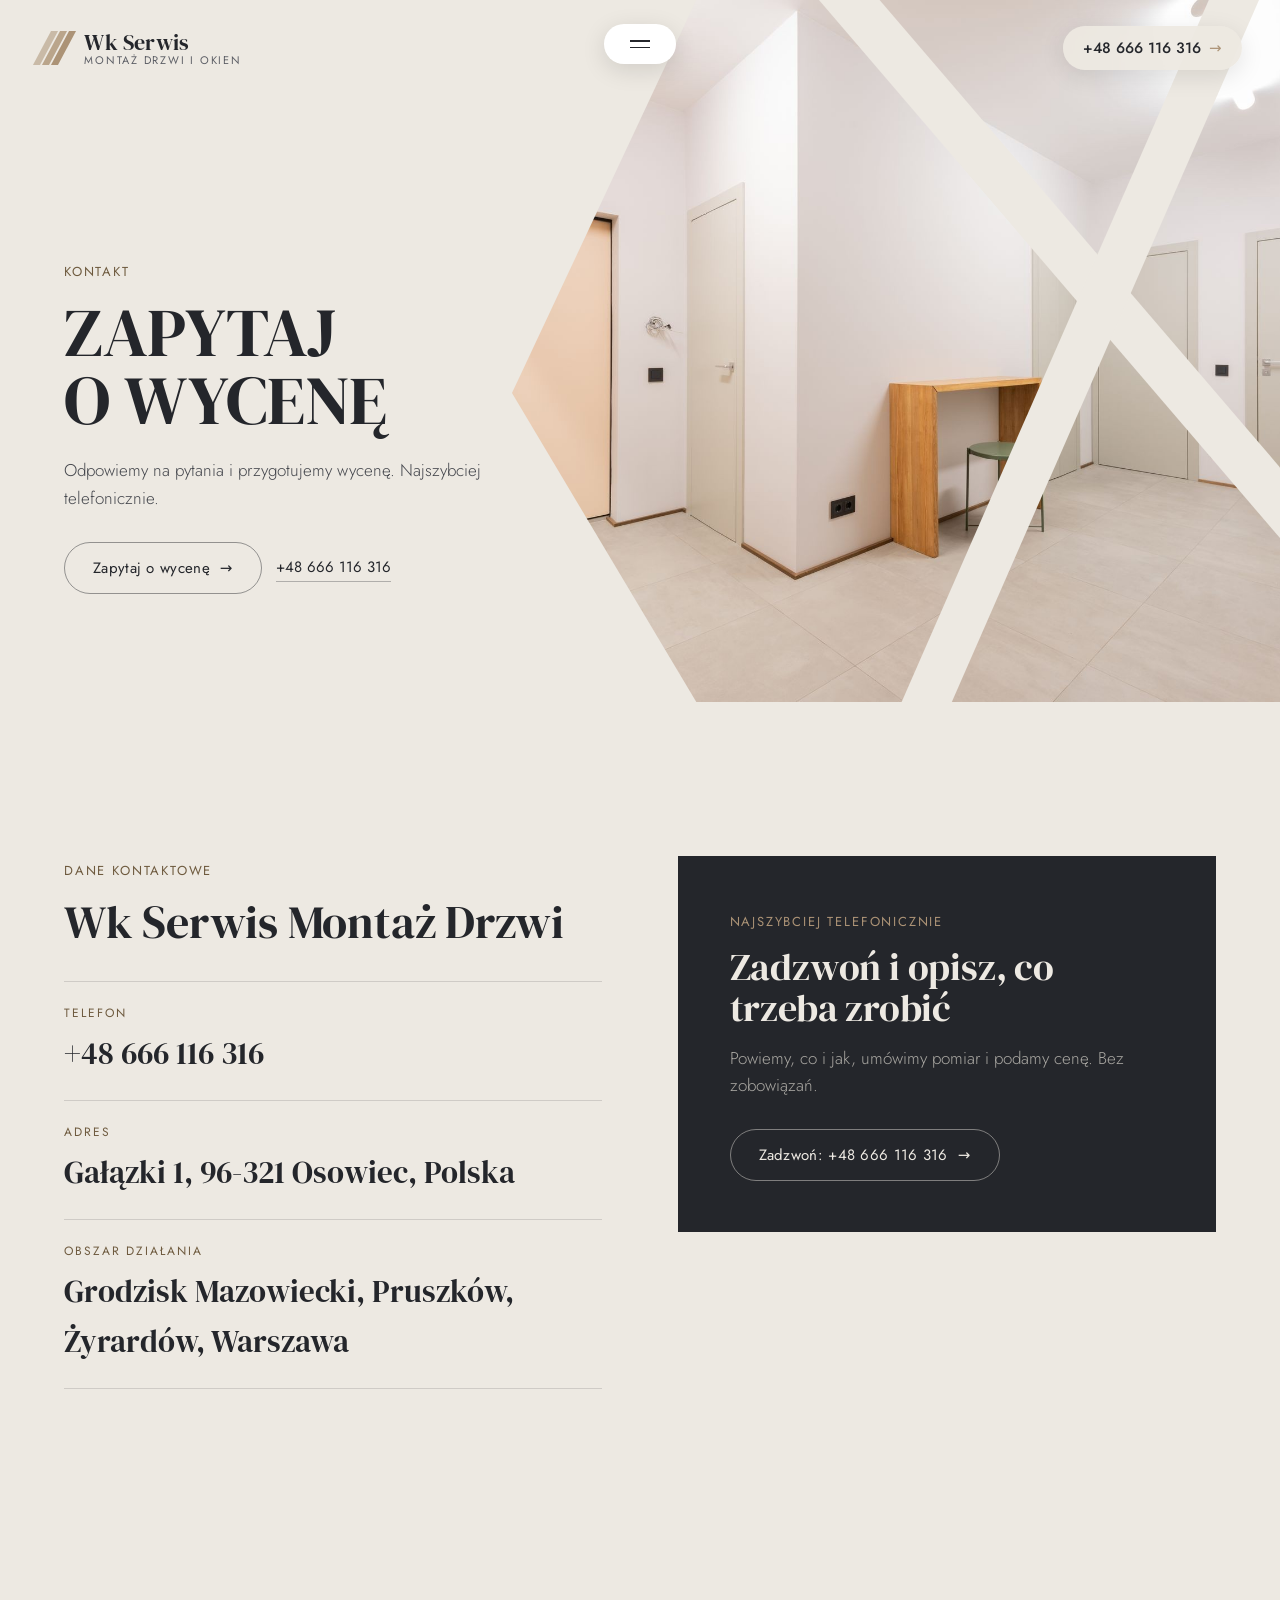
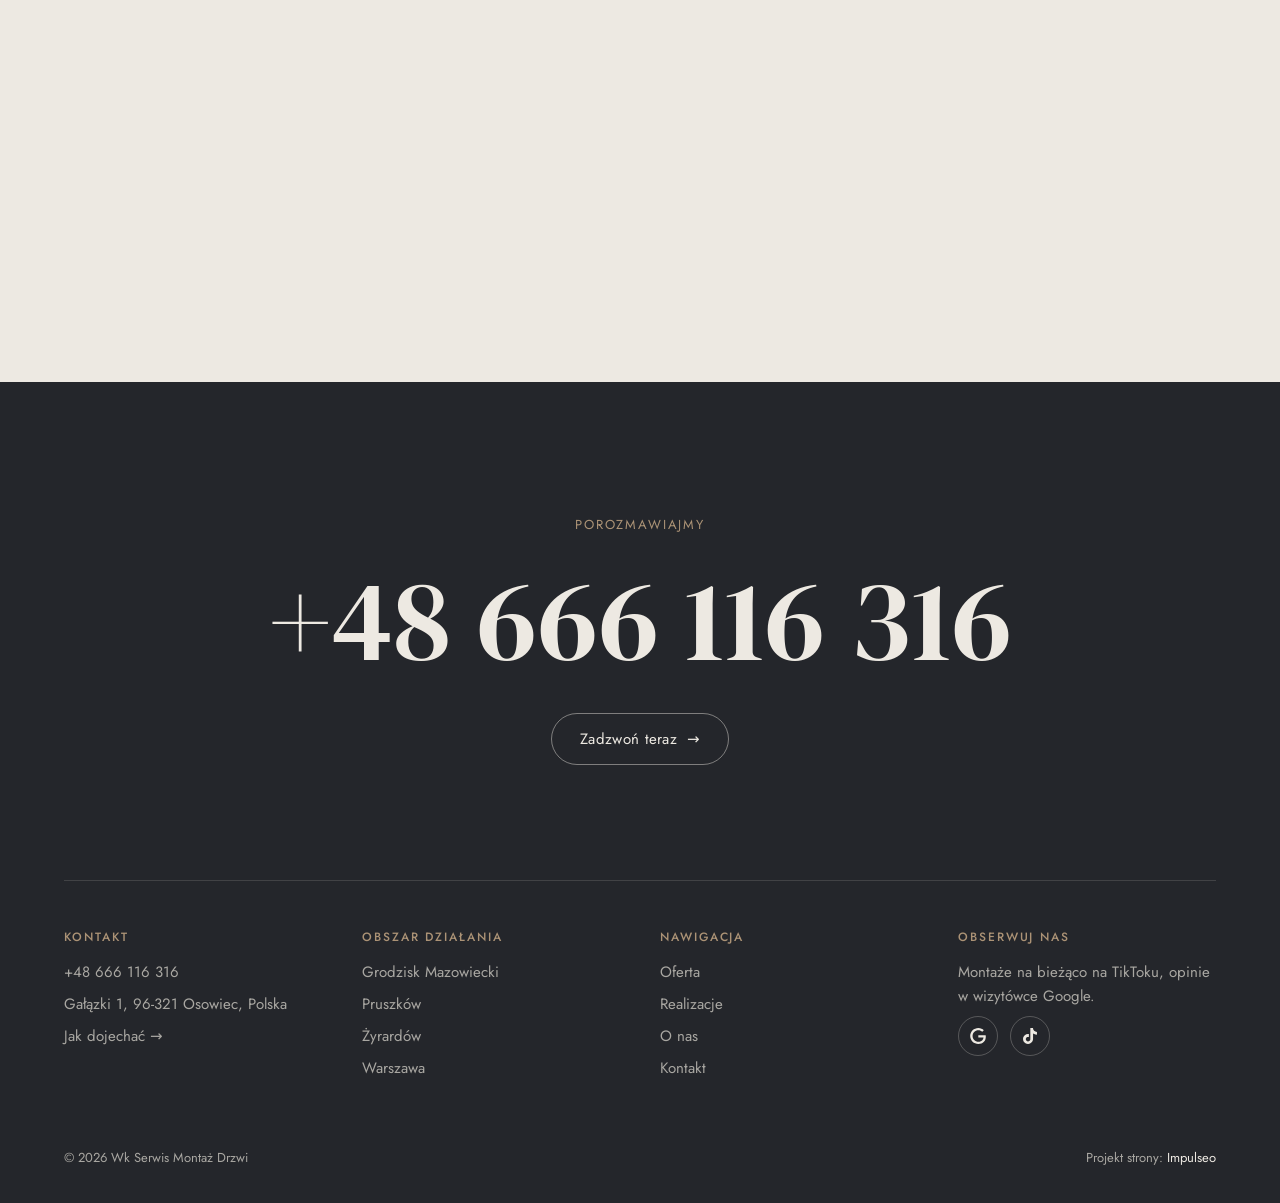
==== commit 14389738: "[claude-edit][cmt:a2c3647f-15f5-495f-8e33-c8726018535c] przebudowa wyglądu w stylu klindworthroofing" ====
--- a/kontakt.html
+++ b/kontakt.html
@@ -2,6 +2,7 @@
 <html lang="pl">
 <head>
 <meta charset="UTF-8">
+<meta name="theme-color" content="#ede9e2">
 <meta name="viewport" content="width=device-width, initial-scale=1.0">
 <title>Kontakt - Wk Serwis Montaż Drzwi</title>
 <meta name="description" content="Kontakt Wk Serwis Montaż Drzwi - Gałązki 1, 96-321 Osowiec, Polska">
@@ -19,94 +20,124 @@
 <meta name="twitter:card" content="summary_large_image">
 <link rel="preconnect" href="https://fonts.googleapis.com">
 <link rel="preconnect" href="https://fonts.gstatic.com" crossorigin>
-<link href="https://fonts.googleapis.com/css2?family=IBM+Plex+Sans+Condensed:wght@500;600;700&family=IBM+Plex+Sans:wght@400;500;600&display=swap" rel="stylesheet">
-<link rel="stylesheet" href="assets/styles.css?v=1139ad94">
+<link href="https://fonts.googleapis.com/css2?family=DM+Serif+Display&family=Jost:wght@300;400;500&display=swap" rel="stylesheet">
+<link rel="stylesheet" href="assets/styles.css?v=20261020">
 </head>
 <body>
 
-<header class="nav">
-  <div class="wrap nav-inner">
-    <a class="brand" href="index.html"><span class="name">Wk Serwis Montaż Drzwi</span><span class="sub">Grodzisk Mazowiecki</span></a>
-    <nav class="nav-links">
+<header class="topbar">
+  <a class="brand" href="index.html" aria-label="Wk Serwis Montaż Drzwi - strona główna"><span class="brand-mark" aria-hidden="true"><i></i><i></i><i></i></span><span class="brand-txt"><b>Wk Serwis</b><small>Montaż drzwi i&nbsp;okien</small></span></a>
+  <a class="top-phone" href="tel:+48666116316" aria-label="Zadzwoń +48 666 116 316"><span class="txt">+48 666 116 316</span><span class="arr">→</span><span class="ico" aria-hidden="true"><svg width="16" height="16" viewBox="0 0 24 24" fill="none" aria-hidden="true"><path d="M6.6 10.8a15.5 15.5 0 0 0 6.6 6.6l2.2-2.2a1 1 0 0 1 1-.24 11.4 11.4 0 0 0 3.6.58 1 1 0 0 1 1 1V20a1 1 0 0 1-1 1A17 17 0 0 1 3 4a1 1 0 0 1 1-1h3.5a1 1 0 0 1 1 1c0 1.25.2 2.46.58 3.6a1 1 0 0 1-.25 1l-2.23 2.2Z" fill="currentColor"/></svg></span></a>
+</header>
+<button class="menu-pill" aria-label="Menu" aria-expanded="false"><span></span><span></span></button>
+<div class="menu" role="dialog" aria-label="Menu">
+  <div class="wrap menu-grid">
+    <nav class="menu-links">
+      <a href="index.html">Strona główna</a>
       <a href="oferta.html">Oferta</a>
       <a href="realizacje.html">Realizacje</a>
-      <a href="o-nas.html">O nas</a>
-      <a href="kontakt.html" class="active" aria-current="page">Kontakt</a>
-      <a href="kontakt.html" class="btn btn-accent">Zapytaj o wycenę</a>
+      <a href="o-nas.html">O&nbsp;nas</a>
+      <a href="kontakt.html" aria-current="page">Kontakt</a>
     </nav>
-    <button class="nav-toggle" aria-label="Menu"><span></span><span></span><span></span></button>
+    <div class="menu-side">
+      <span class="kicker">Kontakt</span>
+      <a href="tel:+48666116316">+48 666 116 316</a>
+      <span>Gałązki 1, 96-321 Osowiec, Polska</span>
+      <span>Grodzisk Mazowiecki · Pruszków · Żyrardów · Warszawa</span>
+      <a href="kontakt.html" class="pill pill-light" style="align-self:flex-start;margin-top:10px">Zapytaj o&nbsp;wycenę <span class="arr">→</span></a>
+    </div>
   </div>
-</header>
+</div>
 
 <main>
-<section class="pagehead">
-  <img src="img/g13.jpg" alt="Wk Serwis Montaż Drzwi - Zapytaj o wycenę" width="1880" height="1255" decoding="async">
-  <div class="wrap">
-    <span class="eyebrow">Kontakt</span>
-    <h1>Zapytaj o wycenę</h1>
-    <p>Odpowiemy na pytania i przygotujemy wycenę.</p>
+<section class="hero sub">
+  <div class="hero-art">
+    <img src="img/g13.jpg" alt="Jasne wnętrze z drzwiami wewnętrznymi" width="1880" height="1255" fetchpriority="high" decoding="async">
+    <svg class="hero-x" viewBox="0 0 100 100" preserveAspectRatio="none" aria-hidden="true"><line x1="40" y1="-5" x2="105" y2="78"/><line x1="96" y1="-5" x2="52" y2="105"/></svg>
   </div>
-</section>
-<section>
-  <div class="wrap contact-grid">
-    <div class="reveal">
-      <span class="eyebrow">Dane kontaktowe</span>
-      <h2 style="margin:var(--space-4) 0 var(--space-6)">Wk Serwis Montaż Drzwi</h2>
-      <div class="info-list">
-        <div class="info-row"><div class="ic"><svg class="ico-tel" width="16" height="16" viewBox="0 0 24 24" fill="none" aria-hidden="true"><path d="M6.6 10.8a15.5 15.5 0 0 0 6.6 6.6l2.2-2.2a1 1 0 0 1 1-.24 11.4 11.4 0 0 0 3.6.58 1 1 0 0 1 1 1V20a1 1 0 0 1-1 1A17 17 0 0 1 3 4a1 1 0 0 1 1-1h3.5a1 1 0 0 1 1 1c0 1.25.2 2.46.58 3.6a1 1 0 0 1-.25 1l-2.23 2.2Z" fill="currentColor"/></svg></div><div><div class="lbl">Telefon</div><a class="val" href="tel:+48666116316">+48 666 116 316</a></div></div>
-        <div class="info-row"><div class="ic"><svg class="ico-pin" width="16" height="16" viewBox="0 0 24 24" fill="none" aria-hidden="true"><path d="M12 21s7-6.1 7-11.5A7 7 0 0 0 5 9.5C5 14.9 12 21 12 21Z" stroke="currentColor" stroke-width="1.6" fill="none"/><circle cx="12" cy="9.5" r="2.4" fill="currentColor"/></svg></div><div><div class="lbl">Adres</div><div class="val">Gałązki 1, 96-321 Osowiec, Polska</div></div></div>
-      </div>
-    </div>
-    <div class="reveal">
-      <div class="form">
-        <h3 style="margin-bottom:var(--space-4)">Najszybciej telefonicznie</h3>
-        <p class="muted" style="margin-bottom:var(--space-5)">Zadzwoń, opisz pomysł, a my powiemy, co i jak. Bez zobowiązań.</p>
-        <a href="tel:+48666116316" class="btn btn-accent" style="justify-content:center">Zadzwoń: +48 666 116 316 <span class="arr">→</span></a>
+  <div class="wrap hero-copy">
+    <div class="inner reveal">
+      <span class="kicker">Kontakt</span>
+      <h1>Zapytaj<br>o&nbsp;wycenę</h1>
+      <p class="lead">Odpowiemy na pytania i&nbsp;przygotujemy wycenę. Najszybciej telefonicznie.</p>
+      <div class="hero-actions">
+        <a href="kontakt.html" class="pill pill-dark">Zapytaj o&nbsp;wycenę <span class="arr">→</span></a>
+        <a href="tel:+48666116316" class="tel-link">+48 666 116 316</a>
       </div>
     </div>
   </div>
 </section>
-<section style="padding-top:0">
-  <div class="wrap reveal">
-    <iframe class="map" title="Wk Serwis Montaż Drzwi - Grodzisk Mazowiecki" src="https://maps.google.com/maps?q=Wk%20Serwis%20Monta%C5%BC%20Drzwi%20Grodzisk%20Mazowiecki&z=15&output=embed" loading="lazy" referrerpolicy="no-referrer-when-downgrade"></iframe>
+
+<section class="sec">
+  <div class="wrap contact-grid">
+    <div class="reveal">
+      <span class="kicker">Dane kontaktowe</span>
+      <h2>Wk Serwis Montaż Drzwi</h2>
+      <div class="c-row"><div class="lbl">Telefon</div><a class="val" href="tel:+48666116316">+48 666 116 316</a></div>
+      <div class="c-row"><div class="lbl">Adres</div><div class="val">Gałązki 1, 96-321 Osowiec, Polska</div></div>
+      <div class="c-row"><div class="lbl">Obszar działania</div><div class="val">Grodzisk Mazowiecki, Pruszków, Żyrardów, Warszawa</div></div>
+    </div>
+    <div class="reveal">
+      <div class="c-box">
+        <span class="kicker">Najszybciej telefonicznie</span>
+        <h3>Zadzwoń i&nbsp;opisz, co trzeba zrobić</h3>
+        <p>Powiemy, co i&nbsp;jak, umówimy pomiar i&nbsp;podamy cenę. Bez zobowiązań.</p>
+        <a href="tel:+48666116316" class="pill pill-light">Zadzwoń: +48 666 116 316 <span class="arr">→</span></a>
+      </div>
+    </div>
   </div>
+</section>
+<section style="padding-bottom:0">
+  <iframe class="map" title="Wk Serwis Montaż Drzwi - Grodzisk Mazowiecki" src="https://maps.google.com/maps?q=Wk%20Serwis%20Monta%C5%BC%20Drzwi%20Grodzisk%20Mazowiecki&z=15&output=embed" loading="lazy" referrerpolicy="no-referrer-when-downgrade"></iframe>
 </section>
 </main>
 
 <footer>
   <div class="wrap">
-    <div class="foot-grid">
-      <div class="foot-brand">
-        <div class="name">Wk Serwis Montaż Drzwi</div>
-        <p>Sprzedajemy i montujemy drzwi zewnętrzne, wewnętrzne i techniczne, wymieniamy też okna.</p>
-      </div>
-      <div class="foot-col">
-        <h4>Nawigacja</h4>
-        <a href="oferta.html">Oferta</a>
-        <a href="realizacje.html">Realizacje</a>
-        <a href="o-nas.html">O nas</a>
-        <a href="kontakt.html">Kontakt</a>
-      </div>
-      <div class="foot-col">
+    <div class="f-cta reveal">
+      <span class="kicker">Porozmawiajmy</span>
+      <a class="f-phone" href="tel:+48666116316">+48 666 116 316</a>
+      <a class="pill pill-light" href="tel:+48666116316">Zadzwoń teraz <span class="arr">→</span></a>
+    </div>
+    <div class="f-grid">
+      <div class="f-col">
         <h4>Kontakt</h4>
         <a href="tel:+48666116316">+48 666 116 316</a>
         <p>Gałązki 1, 96-321 Osowiec, Polska</p>
         <a href="https://maps.google.com/?cid=6855969109959741262&g_mp=Cidnb29nbGUubWFwcy5wbGFjZXMudjEuUGxhY2VzLlNlYXJjaFRleHQQAhgEIAA" target="_blank" rel="noopener">Jak dojechać →</a>
-      <div class="foot-soc">
-        <a class="soc" href="https://maps.google.com/?cid=6855969109959741262&g_mp=Cidnb29nbGUubWFwcy5wbGFjZXMudjEuUGxhY2VzLlNlYXJjaFRleHQQAhgEIAA" target="_blank" rel="noopener" aria-label="Google - Wk Serwis Montaż Drzwi"><svg viewBox="0 0 24 24" aria-hidden="true" focusable="false"><path d="M12.48 10.92v3.28h7.84c-.24 1.84-.853 3.187-1.787 4.133-1.147 1.147-2.933 2.4-6.053 2.4-4.827 0-8.6-3.893-8.6-8.72s3.773-8.72 8.6-8.72c2.6 0 4.507 1.027 5.907 2.347l2.307-2.307C18.747 1.44 16.133 0 12.48 0 5.867 0 .307 5.387.307 12s5.56 12 12.173 12c3.573 0 6.267-1.173 8.373-3.36 2.16-2.16 2.84-5.213 2.84-7.667 0-.76-.053-1.467-.173-2.053H12.48z" fill="currentColor"/></svg></a>
-        <a class="soc" href="https://www.tiktok.com/@krzysztof.waclawek" target="_blank" rel="noopener" aria-label="TikTok - Wk Serwis Montaż Drzwi"><svg viewBox="0 0 24 24" aria-hidden="true" focusable="false"><path d="M12.525.02c1.31-.02 2.61-.01 3.91-.02.08 1.53.63 3.09 1.75 4.17 1.12 1.11 2.7 1.62 4.24 1.79v4.03c-1.44-.05-2.89-.35-4.2-.97-.57-.26-1.1-.59-1.62-.93-.01 2.92.01 5.84-.02 8.75-.08 1.4-.54 2.79-1.35 3.94-1.31 1.92-3.58 3.17-5.91 3.21-1.43.08-2.86-.31-4.08-1.03-2.02-1.19-3.44-3.37-3.65-5.71-.02-.5-.03-1-.01-1.49.18-1.9 1.12-3.72 2.58-4.96 1.66-1.44 3.98-2.13 6.15-1.72.02 1.48-.04 2.96-.04 4.44-.99-.32-2.15-.23-3.02.37-.63.41-1.11 1.04-1.36 1.75-.21.51-.15 1.07-.14 1.61.24 1.64 1.82 3.02 3.5 2.87 1.12-.01 2.19-.66 2.77-1.61.19-.33.4-.67.41-1.06.1-1.79.06-3.57.07-5.36.01-4.03-.01-8.05.02-12.07z" fill="currentColor"/></svg></a>
       </div>
+      <div class="f-col">
+        <h4>Obszar działania</h4>
+        <p>Grodzisk Mazowiecki</p>
+        <p>Pruszków</p>
+        <p>Żyrardów</p>
+        <p>Warszawa</p>
+      </div>
+      <div class="f-col">
+        <h4>Nawigacja</h4>
+        <a href="oferta.html">Oferta</a>
+        <a href="realizacje.html">Realizacje</a>
+        <a href="o-nas.html">O&nbsp;nas</a>
+        <a href="kontakt.html">Kontakt</a>
+      </div>
+      <div class="f-col">
+        <h4>Obserwuj nas</h4>
+        <p>Montaże na bieżąco na TikToku, opinie w&nbsp;wizytówce Google.</p>
+        <div class="foot-soc">
+          <a class="soc" href="https://maps.google.com/?cid=6855969109959741262&g_mp=Cidnb29nbGUubWFwcy5wbGFjZXMudjEuUGxhY2VzLlNlYXJjaFRleHQQAhgEIAA" target="_blank" rel="noopener" aria-label="Google - Wk Serwis Montaż Drzwi"><svg viewBox="0 0 24 24" aria-hidden="true" focusable="false"><path d="M12.48 10.92v3.28h7.84c-.24 1.84-.853 3.187-1.787 4.133-1.147 1.147-2.933 2.4-6.053 2.4-4.827 0-8.6-3.893-8.6-8.72s3.773-8.72 8.6-8.72c2.6 0 4.507 1.027 5.907 2.347l2.307-2.307C18.747 1.44 16.133 0 12.48 0 5.867 0 .307 5.387.307 12s5.56 12 12.173 12c3.573 0 6.267-1.173 8.373-3.36 2.16-2.16 2.84-5.213 2.84-7.667 0-.76-.053-1.467-.173-2.053H12.48z" fill="currentColor"/></svg></a>
+          <a class="soc" href="https://www.tiktok.com/@krzysztof.waclawek" target="_blank" rel="noopener" aria-label="TikTok - Wk Serwis Montaż Drzwi"><svg viewBox="0 0 24 24" aria-hidden="true" focusable="false"><path d="M12.525.02c1.31-.02 2.61-.01 3.91-.02.08 1.53.63 3.09 1.75 4.17 1.12 1.11 2.7 1.62 4.24 1.79v4.03c-1.44-.05-2.89-.35-4.2-.97-.57-.26-1.1-.59-1.62-.93-.01 2.92.01 5.84-.02 8.75-.08 1.4-.54 2.79-1.35 3.94-1.31 1.92-3.58 3.17-5.91 3.21-1.43.08-2.86-.31-4.08-1.03-2.02-1.19-3.44-3.37-3.65-5.71-.02-.5-.03-1-.01-1.49.18-1.9 1.12-3.72 2.58-4.96 1.66-1.44 3.98-2.13 6.15-1.72.02 1.48-.04 2.96-.04 4.44-.99-.32-2.15-.23-3.02.37-.63.41-1.11 1.04-1.36 1.75-.21.51-.15 1.07-.14 1.61.24 1.64 1.82 3.02 3.5 2.87 1.12-.01 2.19-.66 2.77-1.61.19-.33.4-.67.41-1.06.1-1.79.06-3.57.07-5.36.01-4.03-.01-8.05.02-12.07z" fill="currentColor"/></svg></a>
+        </div>
       </div>
     </div>
-    <div class="foot-bot">
+    <div class="f-bot">
       <span>© 2026 Wk Serwis Montaż Drzwi</span>
       <span>Projekt strony: <a class="foot-credit" href="https://impulseo.pl" target="_blank" rel="noopener">Impulseo</a></span>
     </div>
   </div>
 </footer>
-<div class="sticky-reserve"><a class="sr-book" href="kontakt.html">Zapytaj o wycenę</a><a class="sr-call" href="tel:+48666116316" aria-label="Zadzwoń"><svg class="ico-tel" width="16" height="16" viewBox="0 0 24 24" fill="none" aria-hidden="true"><path d="M6.6 10.8a15.5 15.5 0 0 0 6.6 6.6l2.2-2.2a1 1 0 0 1 1-.24 11.4 11.4 0 0 0 3.6.58 1 1 0 0 1 1 1V20a1 1 0 0 1-1 1A17 17 0 0 1 3 4a1 1 0 0 1 1-1h3.5a1 1 0 0 1 1 1c0 1.25.2 2.46.58 3.6a1 1 0 0 1-.25 1l-2.23 2.2Z" fill="currentColor"/></svg></a></div>
+<div class="sticky-reserve"><a class="sr-book" href="kontakt.html">Zapytaj o&nbsp;wycenę</a><a class="sr-call" href="tel:+48666116316" aria-label="Zadzwoń"><svg width="16" height="16" viewBox="0 0 24 24" fill="none" aria-hidden="true"><path d="M6.6 10.8a15.5 15.5 0 0 0 6.6 6.6l2.2-2.2a1 1 0 0 1 1-.24 11.4 11.4 0 0 0 3.6.58 1 1 0 0 1 1 1V20a1 1 0 0 1-1 1A17 17 0 0 1 3 4a1 1 0 0 1 1-1h3.5a1 1 0 0 1 1 1c0 1.25.2 2.46.58 3.6a1 1 0 0 1-.25 1l-2.23 2.2Z" fill="currentColor"/></svg></a></div>
 <div class="demo-wazne" data-do="2026-10-26" data-cykl="3" hidden><svg class="dw-ico" width="13" height="13" viewBox="0 0 24 24" fill="none" aria-hidden="true"><circle cx="12" cy="12" r="8.6" stroke="currentColor" stroke-width="1.8"/><path d="M12 7.2V12l3.3 2" stroke="currentColor" stroke-width="1.8" stroke-linecap="round"/></svg><span class="dw-txt"></span></div>
 
-<script src="assets/main.js"></script>
+<script src="assets/main.js?v=20261020"></script>
 </body>
 </html>
--- a/assets/styles.css
+++ b/assets/styles.css
@@ -1,1743 +1,291 @@
-/* ============================================================
-   STOLBASZ — premium, architektoniczny B2B fit-out
-   Jasna paleta, zero brązu. System wg premium-web-craft.
-   Projekt strony: Impulseo (impulseo.pl)
-   ============================================================ */
-
+/* Wk Serwis - układ wzorowany na klindworthroofing.com (prośba Szymona 20.10.2026):
+   beż + grafit + złoto, szeryfowe wersaliki, ukośny kadr hero z pasami „X",
+   wielkie słowa-przerywniki, karuzela usług, slider procesu, stopka z dużym telefonem. */
 :root{
-  /* PALETA — jasna, architektoniczna, chłodna */
-  --paper:#F4F7FA;          /* główne tło */
-  --paper-2:#E7EDF3;        /* sekcje alternatywne (chłodny jasny szary) */
-  --paper-3:#E7EDF3;        /* delikatne wypełnienia */
-  --ink:#16202C;            /* tekst główny — chłodny grafit */
-  --ink-soft:#3A4654;       /* nagłówki drugorzędne */
-  --muted:#5C6672;          /* tekst poboczny */
-  --line:rgba(22,32,44,.12);/* hairline */
-  --accent:#235E96;         /* stonowany petrol-slate — jedyny akcent */
-  --accent-d:#1A4A78;
-  --accent-soft:rgba(35,94,150,.10);
-  --dark:#16202C;           /* sekcje ciemne (stopka/CTA) */
-
-  /* HOVER ZDJĘĆ — JEDEN standard dla całego silnika (decyzja K. 04.08.2026, artefakt z wariantami).
-     AKTUALNE (K.+Szymon 09.08.2026, wybór z artefaktu 6 wariantów): zoom 1.05 przy 1.4s -
-     przy tak długim czasie mocniejszy kadr NIE skacze, tylko „oddycha". Poprzedni standard
-     (1.02 / .55s z 04.08) odbierany jako dynamiczny i szybki.
-     Spoczynek lekko przygaszony, ale TYLKO tam, gdzie jest mysz (@media hover:hover) —
-     na telefonie zdjęcia zostają w pełnej jasności. */
-  --img-zoom:1.05;                   /* K.+Szymon 09.08: wariant F z artefaktu porównawczego */
-  --img-rest:brightness(.95) saturate(.99);
-  --img-hot:brightness(1.06) saturate(1.05);
-  --img-dur:1.4s;                    /* K.+Szymon 09.08 (wariant F): powoli = elegancko */
-  --img-ease:cubic-bezier(.16,.84,.44,1);  /* miękki ogon, efekt „oddychania" */
-
-  /* ODSTĘPY — skala 4/8 */
-  --space-1:4px; --space-2:8px; --space-3:12px; --space-4:16px; --space-5:24px;
-  --space-6:32px; --space-7:48px; --space-8:64px; --space-9:96px; --space-10:128px;
-
-  /* TYPOGRAFIA — fluid clamp() (skala podbita 16.07.2026: większe, czytelniejsze litery — uwaga Adama) */
-  --text-sm:clamp(.9rem,.87rem + .12vw,1rem);
-  --text-base:clamp(1.08rem,1.04rem + .18vw,1.2rem);
-  --text-lg:clamp(1.24rem,1.15rem + .34vw,1.44rem);
-  --text-h3:clamp(1.34rem,1.22rem + .55vw,1.66rem);
-  --text-h2:clamp(2.1rem,1.66rem + 2.1vw,3.1rem);
-  --text-h1:clamp(2.9rem,2.1rem + 4vw,5.1rem);
-
-  /* PROMIENIE — architektoniczne, raczej ostre */
-  --r-sm:3px; --r-md:6px; --r-lg:10px;
-
-  /* RUCH */
-  --ease:cubic-bezier(.25,.46,.45,.94); --dur:.24s;
-
-  /* CIENIE — miękkie, warstwowe */
-  --sh-sm:0 1px 2px rgba(16,24,32,.04), 0 2px 8px rgba(16,24,32,.05);
-  --sh-md:0 2px 6px rgba(16,24,32,.05), 0 12px 28px -8px rgba(16,24,32,.12);
-  --sh-lg:0 6px 14px rgba(16,24,32,.07), 0 26px 56px -18px rgba(16,24,32,.22);
-
-  --hairline:1px solid var(--line);
-
-  --font-display:'IBM Plex Sans Condensed','IBM Plex Sans',sans-serif;
-  --font-body:'IBM Plex Sans',sans-serif;
+  --paper:#ede9e2;
+  --paper-2:#e4ded4;
+  --ink:#24262b;
+  --ink-2:#2d3036;
+  --ink-3:#383b42;
+  --gold:#ac9376;
+  --gold-d:#8f7759;
+  --gold-txt:#6e5a3e;
+  --accent:#ac9376;
+  --accent-d:#8f7759;
+  --accent-soft:#d8cbb9;
+  --text:#24262b;
+  --muted:#5d5f66;
+  --muted-dark:#a9a7a2;
+  --serif:"DM Serif Display",Georgia,"Times New Roman",serif;
+  --sans:"Jost",system-ui,-apple-system,"Segoe UI",sans-serif;
+  --wrap:1280px;
+  --pad:clamp(20px,5vw,80px);
+  --ease:cubic-bezier(.22,.61,.36,1);
 }
-
-*{box-sizing:border-box;margin:0;padding:0}
-html{scroll-behavior:smooth}
-body{
-  font-family:var(--font-body);
-  font-size:var(--text-base);
-  line-height:1.65;
-  color:var(--ink);
-  background:var(--paper);
-  -webkit-font-smoothing:antialiased;
-  text-rendering:optimizeLegibility;
+*,*::before,*::after{box-sizing:border-box}
+html{-webkit-text-size-adjust:100%;scroll-behavior:smooth}
+body{margin:0;background:var(--paper);color:var(--text);font-family:var(--sans);font-weight:400;font-size:17px;line-height:1.6;-webkit-font-smoothing:antialiased;overflow-x:hidden}
+img{max-width:100%;height:auto;display:block}
+a{color:inherit;text-decoration:none}
+h1,h2,h3,h4{font-family:var(--serif);font-weight:400;margin:0;line-height:1.08;letter-spacing:-.005em}
+p{margin:0}
+.wrap{max-width:var(--wrap);margin:0 auto;padding:0 var(--pad)}
+.kicker{display:inline-block;font-size:13px;letter-spacing:.14em;text-transform:uppercase;color:var(--gold-txt)}
+.dark .kicker,footer .kicker,.menu .kicker,.c-box .kicker{color:var(--gold)}
+.arr{display:inline-block;transition:transform .3s var(--ease)}
+a:hover .arr{transform:translateX(4px)}
+
+/* ---------- przyciski: cienka obwódka, kształt pigułki ---------- */
+.pill{display:inline-flex;align-items:center;gap:10px;padding:13px 28px;border:1px solid currentColor;border-radius:999px;font-size:15px;letter-spacing:.02em;transition:background .3s var(--ease),color .3s var(--ease),border-color .3s var(--ease)}
+.pill-dark{color:var(--ink);border-color:rgba(36,38,43,.45)}
+.pill-dark:hover{background:var(--ink);color:var(--paper);border-color:var(--ink)}
+.pill-light{color:var(--paper);border-color:rgba(237,233,226,.45)}
+.pill-light:hover{background:var(--paper);color:var(--ink);border-color:var(--paper)}
+.pill-gold{color:var(--gold-txt);border-color:var(--gold)}
+.pill-gold:hover{background:var(--gold);color:#fff}
+
+/* ---------- górny pasek: marka / pigułka menu / telefon ---------- */
+.topbar{position:absolute;top:0;left:0;right:0;z-index:40;display:flex;align-items:center;justify-content:space-between;padding:26px clamp(20px,3vw,40px)}
+.brand{display:flex;align-items:center;gap:12px;color:var(--ink)}
+.brand-mark{width:34px;height:34px;flex:none;position:relative}
+.brand-mark i{position:absolute;top:0;bottom:0;width:7px;background:var(--gold);transform:skewX(-28deg)}
+.brand-mark i:nth-child(1){left:4px;opacity:.55}
+.brand-mark i:nth-child(2){left:13px;opacity:.8}
+.brand-mark i:nth-child(3){left:22px}
+.brand-txt{display:flex;flex-direction:column;line-height:1.1}
+.brand-txt b{font-family:var(--serif);font-weight:400;font-size:22px;letter-spacing:.01em}
+.brand-txt small{font-size:11px;letter-spacing:.16em;text-transform:uppercase;color:var(--muted)}
+.top-phone{display:inline-flex;align-items:center;gap:8px;font-size:15px;font-weight:500;color:var(--ink);background:rgba(237,233,226,.94);padding:10px 20px;border-radius:999px;box-shadow:0 6px 24px rgba(0,0,0,.1)}
+.top-phone .ico{display:none}
+.top-phone .arr{color:var(--gold)}
+.menu-pill{position:fixed;top:24px;left:50%;transform:translateX(-50%);z-index:60;width:72px;height:40px;border-radius:999px;border:0;background:#fff;box-shadow:0 6px 24px rgba(0,0,0,.12);cursor:pointer;display:flex;flex-direction:column;align-items:center;justify-content:center;gap:5px;transition:background .3s}
+.menu-pill span{display:block;width:20px;height:1.5px;background:var(--ink);transition:transform .35s var(--ease)}
+.menu-open .menu-pill span:nth-child(1){transform:translateY(3.3px) rotate(45deg)}
+.menu-open .menu-pill span:nth-child(2){transform:translateY(-3.3px) rotate(-45deg)}
+
+.menu{position:fixed;inset:0;z-index:55;background:var(--ink);color:var(--paper);display:none;align-items:center}
+.menu-open .menu{display:flex;animation:menuIn .45s var(--ease)}
+@keyframes menuIn{from{opacity:0}to{opacity:1}}
+.menu-open{overflow:hidden}
+.menu-grid{display:grid;grid-template-columns:1.4fr 1fr;gap:60px;width:100%;align-items:end}
+.menu-links{display:flex;flex-direction:column;gap:4px}
+.menu-links a{font-family:var(--serif);font-size:clamp(40px,6.5vw,88px);line-height:1.05;text-transform:uppercase;color:var(--paper);transition:color .25s}
+.menu-links a:hover,.menu-links a[aria-current]{color:var(--gold)}
+.menu-side{display:flex;flex-direction:column;gap:14px;font-size:16px;color:var(--muted-dark)}
+.menu-side a{color:var(--paper)}
+.menu-side .kicker{margin-bottom:4px}
+
+/* ---------- HERO: beż, tekst z lewej, ukośny kadr zdjęcia z pasami „X" ---------- */
+.hero{position:relative;min-height:100vh;min-height:100svh;background:var(--paper);overflow:hidden;display:flex;align-items:flex-end}
+.hero-art{position:absolute;top:0;right:0;bottom:0;width:60%}
+.hero-art img{width:100%;height:100%;object-fit:cover;clip-path:polygon(24% 0,100% 0,100% 100%,24% 100%,0 56%)}
+.hero-x{position:absolute;inset:0;width:100%;height:100%;pointer-events:none}
+.hero-x line{stroke:var(--paper);stroke-width:46;vector-effect:non-scaling-stroke}
+.hero-copy{position:relative;z-index:2;padding-bottom:clamp(60px,12vh,140px);width:100%}
+.hero-copy .inner{max-width:min(520px,38vw)}
+.hero-copy .kicker{line-height:1.7}
+.hero h1{font-size:clamp(46px,6.2vw,92px);text-transform:uppercase;line-height:.98;margin:14px 0 22px;color:var(--ink)}
+.hero p.lead{font-size:17px;line-height:1.65;color:#45474d;max-width:470px;margin-bottom:30px;font-weight:300}
+.hero-actions{display:flex;flex-wrap:wrap;gap:14px;align-items:center}
+.hero-actions .tel-link{font-size:15px;color:var(--ink);border-bottom:1px solid rgba(36,38,43,.3);padding-bottom:2px}
+.hero.sub{min-height:78vh;min-height:78svh}
+.hero.sub h1{font-size:clamp(42px,5.4vw,80px)}
+
+/* ---------- sekcje ciemne / jasne ---------- */
+.dark{background:var(--ink);color:var(--paper)}
+.sec{padding:clamp(80px,12vw,160px) 0}
+
+/* „CO ROBIMY": pionowy podpis + duży akapit */
+.intro{display:grid;grid-template-columns:120px 1fr;gap:clamp(30px,6vw,110px);max-width:1060px;margin:0 auto}
+.vlabel{writing-mode:vertical-rl;transform:rotate(180deg);justify-self:end;font-size:13px;letter-spacing:.16em;text-transform:uppercase;color:var(--gold)}
+.intro p{font-size:clamp(20px,2.1vw,27px);line-height:1.5;font-weight:300}
+.dark .intro p{color:var(--paper)}
+
+/* dwie karty asymetryczne */
+.duo{display:grid;grid-template-columns:1.65fr 1fr;gap:clamp(30px,6vw,90px);margin-top:clamp(70px,9vw,120px);align-items:start}
+.duo-card figure{margin:0;overflow:hidden}
+.duo-card img{width:100%;aspect-ratio:3/2;object-fit:cover;transition:transform 1.1s var(--ease)}
+.duo-card:hover img{transform:scale(1.04)}
+.duo-card:nth-child(2) img{aspect-ratio:3/2}
+.duo-card .cap{margin-top:20px;font-size:16px}
+.duo-card .cap b{font-weight:400;display:flex;gap:8px;align-items:center}
+.duo-card .cap b .arr{color:var(--gold)}
+.duo-card .cap span{color:var(--muted-dark);font-size:15px}
+
+/* wielkie słowo-przerywnik */
+.giant{font-family:var(--serif);text-transform:uppercase;text-align:center;line-height:.82;letter-spacing:-.01em;color:var(--paper);white-space:nowrap;margin:0;user-select:none}
+.giant.g-work{font-size:clamp(64px,16vw,250px);padding-top:clamp(90px,12vw,170px)}
+.giant.g-kudos{font-size:clamp(64px,19vw,290px)}
+
+/* realizacje: stos przyklejanych kart */
+.stack{display:flex;flex-direction:column;gap:5vh;margin-top:clamp(40px,6vw,80px)}
+.proj{position:sticky;top:5vh;height:86vh;min-height:520px;background:var(--ink-2);display:grid;grid-template-columns:1.1fr 1fr;overflow:hidden;box-shadow:0 -20px 60px rgba(0,0,0,.25)}
+.proj-copy{padding:clamp(28px,4vw,60px);display:flex;flex-direction:column;justify-content:flex-start;gap:clamp(14px,2vw,26px)}
+.proj-copy p{margin-top:auto}
+.proj-copy h3{font-size:clamp(40px,5.6vw,86px);text-transform:uppercase;line-height:.95;color:var(--paper)}
+.proj-copy .num{font-family:var(--serif);font-size:20px;color:var(--gold)}
+.proj-copy p{color:var(--muted-dark);max-width:380px;font-size:16px}
+.proj figure{margin:0;height:100%;overflow:hidden}
+.proj img{width:100%;height:100%;object-fit:cover}
+.stack-cta{text-align:center;margin-top:clamp(50px,7vw,90px)}
+
+/* usługi: nagłówek + karuzela */
+.guide h2{font-size:clamp(30px,3.6vw,48px);text-align:center;max-width:720px;margin:0 auto;line-height:1.18}
+.carousel{position:relative;margin-top:clamp(50px,6vw,80px)}
+.car-track{display:flex;gap:clamp(24px,4vw,64px);overflow-x:auto;scroll-snap-type:x mandatory;scrollbar-width:none;padding-right:var(--pad)}
+.car-track::-webkit-scrollbar{display:none}
+.svc{flex:0 0 clamp(270px,30vw,380px);scroll-snap-align:start}
+.svc figure{margin:0;overflow:hidden}
+.svc img{width:100%;aspect-ratio:4/5;object-fit:cover;transition:transform 1.1s var(--ease)}
+.svc:hover img{transform:scale(1.04)}
+.svc h3{font-family:var(--sans);font-size:17px;font-weight:500;margin:22px 0 8px;display:flex;gap:8px;align-items:center}
+.svc h3 .arr{color:var(--gold)}
+.svc p{font-size:15px;color:var(--muted);line-height:1.6}
+.car-nav{display:flex;flex-direction:row-reverse;justify-content:flex-start;gap:12px;margin-bottom:26px}
+.car-btn{width:48px;height:48px;border-radius:50%;border:1px solid rgba(36,38,43,.35);background:var(--paper);color:var(--ink);font-size:18px;cursor:pointer;display:flex;align-items:center;justify-content:center;transition:background .25s,color .25s}
+.car-btn:hover{background:var(--ink);color:var(--paper)}
+.dark .car-btn{background:transparent;border-color:rgba(237,233,226,.35);color:var(--paper)}
+.dark .car-btn:hover{background:var(--paper);color:var(--ink)}
+.car-bar{height:1px;background:rgba(36,38,43,.15);margin-top:44px;position:relative}
+.car-bar i{position:absolute;left:0;top:-1px;height:3px;width:20%;background:var(--ink);transition:left .3s var(--ease),width .3s}
+.guide-cta{text-align:center;margin-top:50px}
+
+/* pas pełnej szerokości: okno na nieruchome zdjęcie (clip-path) */
+.stopklatka{position:relative;height:clamp(380px,78vh,820px);clip-path:inset(0 0 0 0);overflow:hidden}
+.stk-bg{position:fixed;inset:0;background-size:cover;background-position:center;z-index:-1}
+.stopklatka:not(.on) .stk-bg{display:none}
+.stopklatka::after{content:"";position:absolute;left:0;right:0;bottom:0;height:40%;background:linear-gradient(transparent,var(--ink))}
+
+/* proces: slider w stylu opinii */
+.proces{padding-top:clamp(70px,9vw,120px)}
+.proc-grid{display:grid;grid-template-columns:1fr 1fr;gap:clamp(30px,6vw,100px);align-items:center;position:relative}
+.proc-slides{position:relative;min-height:320px}
+.proc-slide{position:absolute;inset:0;opacity:0;transform:translateY(14px);transition:opacity .6s var(--ease),transform .6s var(--ease);pointer-events:none}
+.proc-slide.on{opacity:1;transform:none;position:relative;pointer-events:auto}
+.proc-slide blockquote{margin:0;font-family:var(--serif);font-size:clamp(26px,2.9vw,40px);line-height:1.22;color:var(--paper)}
+.proc-slide .who{margin-top:26px;font-size:14px;letter-spacing:.12em;text-transform:uppercase;color:var(--gold)}
+.proc-side{display:flex;align-items:flex-start;gap:24px}
+.proc-imgs{position:relative;flex:1;aspect-ratio:1/1;overflow:hidden}
+.proc-imgs img{position:absolute;inset:0;width:100%;height:100%;object-fit:cover;opacity:0;transition:opacity .8s var(--ease)}
+.proc-imgs img.on{opacity:1}
+.proc-ctrl{display:flex;flex-direction:column;gap:14px;align-items:center}
+.proc-count{font-family:var(--serif);font-size:18px;color:var(--paper);margin-bottom:6px;white-space:nowrap}
+.proc-count .pc-all{color:var(--muted-dark)}
+.proc-head{margin-bottom:34px}
+
+/* obszar działania zamiast odznak */
+.areas{display:flex;flex-wrap:wrap;justify-content:center;gap:18px 46px;margin:0;padding:clamp(40px,5vw,60px) 0 clamp(40px,5vw,60px)}
+.areas li{list-style:none;font-family:var(--serif);font-size:clamp(22px,2.4vw,32px);color:var(--paper);display:flex;align-items:center}
+.areas li+li::before{content:"";display:inline-block;width:7px;height:7px;background:var(--gold);transform:rotate(45deg);margin-right:46px}
+.areas-wrap{text-align:center}
+
+/* ---------- podstrony ---------- */
+.rows{display:flex;flex-direction:column;gap:clamp(70px,9vw,130px)}
+.row{display:grid;grid-template-columns:1fr 1fr;gap:clamp(30px,6vw,100px);align-items:center}
+.row.rev .row-art{order:2}
+.row-art{margin:0;overflow:hidden}
+.row-art img{width:100%;aspect-ratio:4/5;object-fit:cover;transition:transform 1.1s var(--ease)}
+.row:hover .row-art img{transform:scale(1.03)}
+.row .num{font-family:var(--serif);font-size:20px;color:var(--gold-txt)}
+.row h2{font-size:clamp(34px,4vw,58px);text-transform:uppercase;margin:12px 0 20px;line-height:1}
+.row p{color:var(--muted);font-size:17px;max-width:480px;margin-bottom:28px;font-weight:300}
+
+.masonry{columns:3 300px;column-gap:24px}
+.masonry figure{margin:0 0 24px;break-inside:avoid;overflow:hidden}
+.masonry img{width:100%;height:auto;transition:transform 1.1s var(--ease)}
+.masonry figure:hover img{transform:scale(1.03)}
+.note{margin-top:40px;font-size:15px;color:var(--muted);max-width:62ch}
+
+.split{display:grid;grid-template-columns:1fr 1fr;gap:clamp(30px,6vw,100px);align-items:center}
+.split figure{margin:0;overflow:hidden}
+.split img{width:100%;aspect-ratio:4/5;object-fit:cover}
+.split h2{font-size:clamp(32px,3.6vw,52px);margin:14px 0 24px;line-height:1.08}
+.split p{color:var(--muted);font-weight:300;margin-bottom:18px}
+
+.contact-grid{display:grid;grid-template-columns:1fr 1fr;gap:clamp(30px,6vw,100px);align-items:start}
+.contact-grid h2{font-size:clamp(32px,3.6vw,52px);margin:14px 0 34px}
+.c-row{padding:22px 0;border-top:1px solid rgba(36,38,43,.15)}
+.c-row:last-child{border-bottom:1px solid rgba(36,38,43,.15)}
+.c-row .lbl{font-size:12px;letter-spacing:.16em;text-transform:uppercase;color:var(--gold-txt);margin-bottom:6px}
+.c-row .val{font-family:var(--serif);font-size:clamp(24px,2.4vw,32px);color:var(--ink)}
+.c-box{background:var(--ink);color:var(--paper);padding:clamp(30px,4vw,56px)}
+.c-box h3{font-size:clamp(28px,3vw,40px);margin:12px 0 16px}
+.c-box p{color:var(--muted-dark);margin-bottom:30px;font-weight:300}
+.map{width:100%;height:440px;border:0;display:block;filter:grayscale(.6) contrast(1.05)}
+
+/* ---------- STOPKA: „POROZMAWIAJMY" + wielki telefon ---------- */
+footer{background:var(--ink);color:var(--paper);padding:clamp(80px,10vw,140px) 0 34px}
+.f-cta{text-align:center}
+.f-phone{display:block;font-family:var(--serif);font-size:clamp(34px,9vw,140px);line-height:1;margin:26px 0 34px;color:var(--paper);transition:color .3s}
+.f-phone:hover{color:var(--gold)}
+.f-grid{display:grid;grid-template-columns:repeat(4,1fr);gap:40px;margin-top:clamp(80px,9vw,120px);padding-top:50px;border-top:1px solid rgba(237,233,226,.14)}
+.f-col h4{font-family:var(--sans);font-size:12px;font-weight:500;letter-spacing:.16em;text-transform:uppercase;color:var(--gold);margin-bottom:16px}
+.f-col a,.f-col p{display:block;font-size:15px;color:var(--muted-dark);margin-bottom:8px;transition:color .25s}
+.f-col a:hover{color:var(--paper)}
+.foot-soc{display:flex;gap:12px;margin-top:6px}
+.soc{width:40px;height:40px;border-radius:50%;border:1px solid rgba(237,233,226,.25);display:flex!important;align-items:center;justify-content:center;color:var(--paper)!important;margin:0!important;transition:background .25s,color .25s}
+.soc svg{width:16px;height:16px}
+.soc:hover{background:var(--paper);color:var(--ink)!important}
+.f-bot{display:flex;justify-content:space-between;flex-wrap:wrap;gap:10px;margin-top:60px;font-size:13px;color:var(--muted-dark)}
+.f-bot a{color:var(--paper)}
+
+/* ---------- pasek mobilny + licznik dema ---------- */
+.sticky-reserve{display:none}
+.demo-wazne{position:fixed;left:16px;bottom:16px;z-index:50;display:flex;align-items:center;gap:8px;background:rgba(36,38,43,.92);color:var(--paper);font-size:12px;padding:8px 14px;border-radius:999px;transform:translateY(20px);opacity:0;pointer-events:none;transition:transform .45s var(--ease),opacity .45s;backdrop-filter:blur(6px)}
+.demo-wazne.is-on{transform:none;opacity:1;pointer-events:auto}
+.demo-wazne b{font-weight:500}
+.demo-wazne .dw-zeg{color:var(--gold);font-variant-numeric:tabular-nums}
+.demo-wazne[hidden]{display:none}
+
+/* ---------- pojawianie się ---------- */
+.reveal{opacity:0;transform:translateY(28px);transition:opacity .9s var(--ease),transform .9s var(--ease)}
+.reveal.in{opacity:1;transform:none}
+@media (prefers-reduced-motion:reduce){.reveal{opacity:1;transform:none;transition:none}html{scroll-behavior:auto}}
+
+/* ---------- responsywność ---------- */
+@media (max-width:960px){
+  .hero{flex-direction:column;align-items:stretch;min-height:auto}
+  .hero-copy{order:1;padding-top:130px;padding-bottom:40px}
+  .hero-copy .inner{max-width:560px}
+  .hero-art{position:relative;order:2;width:100%;height:58vh;height:58svh;min-height:340px}
+  .hero-art img{clip-path:polygon(0 14%,50% 0,100% 14%,100% 100%,0 100%)}
+  .hero.sub .hero-art{height:44vh;height:44svh}
+  .intro{grid-template-columns:1fr}
+  .vlabel{writing-mode:horizontal-tb;transform:none;justify-self:start}
+  .duo{grid-template-columns:1fr}
+  .proj{grid-template-columns:1fr;grid-template-rows:auto 1fr;height:84vh}
+  .proj-copy{gap:14px}
+  .proj-copy p{display:none}
+  .proc-grid{grid-template-columns:1fr}
+  .row,.split,.contact-grid{grid-template-columns:1fr}
+  .row.rev .row-art{order:0}
+  .menu-grid{grid-template-columns:1fr;gap:40px}
+  .f-grid{grid-template-columns:1fr 1fr}
 }
-img{max-width:100%;height:auto;display:block}  /* height:auto = width/height z atrybutów trzyma proporcje (TOP#12) */
-a{color:inherit;text-decoration:none}
-
-.wrap{width:min(92%,1180px);margin-inline:auto}
-section{padding-block:clamp(52px,6.5vw,96px)}
-
-h1,h2,h3{font-family:var(--font-display);font-weight:700;line-height:1.08;letter-spacing:-.02em;color:var(--ink)}
-h1{font-size:var(--text-h1);letter-spacing:-.035em}
-h2{font-size:var(--text-h2);letter-spacing:-.025em}
-h3{font-size:var(--text-h3)}
-/* MIARA — długość wiersza. WCAG 2.2 SC 1.4.8: max 80 znaków; Butterick: 45–90.
-   68ch daje realnie 72–78 znaków polskiego tekstu, czyli z zapasem pod granicą.
-   Wcześniej limit miał TYLKO <p> — <li>, <blockquote> i <dd> nie miały żadnego,
-   i to jedyny powód, dla którego 23 bloki na dwóch oddanych stronach jadą po
-   83–106 znaków w wierszu (pomiar 07.08.2026, bramka `miara`).
-   ⚠️ Listy i definicje ograniczamy TYLKO bez klasy: `ul`/`ol` z klasą to u nas
-   układ (siatki kafli, menu), a nie tekst ciągły — tam miarę wyznacza układ. */
-/* 60ch, nie 68ch (K. 10.08): po zmianie fontów na węższe kroje (DM Sans i spółka)
-   w 68ch mieściło się ~90 znaków - bramka pikselowa słusznie zgłaszała przekroczenie
-   granicy 80. Pomiar na żywej przeglądarce: 60ch = 90 znaków, 53ch = ~78 znaków, czyli normę WCAG 1.4.8. */
-:root{ --miara:53ch }
-p{max-width:min(100%,var(--miara))}
-blockquote,
-ul:not([class])>li, ol:not([class])>li,
-dl:not([class])>dd{max-width:min(100%,var(--miara))}
-
-/* ⚠️ Świadomie BEZ wyjątku `.tile p,.card p,.svc p{max-width:none}`, choć nasuwa się sam:
-   te akapity BYŁY już ograniczone (stare `p{max-width:65ch}`), więc „wyjątek" nie odblokowałby
-   niczego nowego — tylko ROZLUŹNIŁ stan sprzed zmiany na wszystkich demach naraz.
-   `figcaption` żadna z reguł wyżej nie dotyczy, więc też nie potrzebuje zwolnienia. */
-
-/* ŁAMANIE. `balance` wyrównuje długości wierszy w nagłówku, `pretty` pilnuje ostatniego
-   wiersza akapitu, żeby nie został w nim jeden wyraz. Obsługiwane od Chrome 117 /
-   Safari 17.5; starsze przeglądarki po prostu ignorują tę własność.
-   `text-wrap:pretty` nie występowało dotąd ANI RAZ w silniku ani w repo klientów. */
-h1,h2,h3,.lead,.lede{text-wrap:balance}
-p,li,blockquote,dd{text-wrap:pretty}
-
-.eyebrow{
-  font-family:var(--font-body);
-  font-size:var(--text-sm);
-  font-weight:600;
-  letter-spacing:.18em;
-  text-transform:uppercase;
-  color:var(--accent);
-  display:inline-flex;align-items:center;gap:var(--space-3);
+@media (max-width:640px){
+  body{font-size:16px}
+  .topbar{padding:20px}
+  .top-phone .txt,.top-phone .arr{display:none}
+  .top-phone .ico{display:flex}
+  .top-phone{width:42px;height:42px;padding:0;border-radius:50%;justify-content:center}
+  .brand-txt b{font-size:19px}
+  .hero-copy{padding-top:110px}
+  .menu-pill{left:auto;right:74px;transform:none;top:21px}
+  .f-grid{grid-template-columns:1fr}
+  .areas li{gap:0}
+  .areas li+li::before{display:none}
+  .sticky-reserve{display:flex;position:fixed;left:12px;right:12px;bottom:12px;z-index:45;gap:8px;transition:transform .4s var(--ease)}
+  .sticky-reserve.is-hidden{transform:translateY(160%)}
+  .sr-book{flex:1;background:var(--ink);color:var(--paper);border-radius:999px;text-align:center;padding:14px;font-size:15px}
+  .sr-call{width:50px;height:50px;border-radius:50%;background:var(--gold);color:#fff;display:flex;align-items:center;justify-content:center}
+  footer{padding-bottom:calc(110px + env(safe-area-inset-bottom))}
+  .demo-wazne{bottom:78px}
 }
-/* flex:none + margin-top = kreska trzyma się PIERWSZEJ linii. Wcześniej align-items:center
-   centrowało ją względem całego bloku i przy zawinięciu (długi kicker typu
-   „…WNĘTRZ · LESZNO · OD 2019") druga linia lądowała z brzydkim wcięciem. */
-.eyebrow{align-items:flex-start}
-.eyebrow>*,.eyebrow{text-wrap:balance}   /* dlugi kicker lamal sie na sierote typu samo „2019" w drugiej linii */
-.eyebrow::before{content:"";width:28px;height:1px;background:var(--accent);display:inline-block;flex:none;margin-top:.62em}
-
-.muted{color:var(--muted)}
-.lead{font-size:var(--text-lg);line-height:1.55;color:var(--ink-soft);max-width:50ch}
-
-/* ---------- BUTTONS ---------- */
-.btn{
-  display:inline-flex;align-items:center;gap:var(--space-2);
-  font-weight:600;font-size:var(--text-sm);letter-spacing:.02em;
-  padding:var(--space-4) var(--space-6);
-  border-radius:var(--r-sm);
-  transition:transform var(--dur) var(--ease),box-shadow var(--dur) var(--ease),background var(--dur) var(--ease);
-  cursor:pointer;border:1px solid transparent;
-}
-.btn-accent{background:var(--accent);color:#fff;box-shadow:var(--sh-sm)}
-.btn-accent:hover{background:var(--accent-d);transform:translateY(-2px);box-shadow:var(--sh-md)}
-.btn-accent:active{transform:translateY(0);box-shadow:var(--sh-sm)}
-.btn-ghost{background:transparent;color:var(--ink);border-color:var(--line)}
-.btn-ghost:hover{border-color:var(--accent);color:var(--accent);transform:translateY(-2px)}
-.btn-light{background:#fff;color:var(--ink);box-shadow:var(--sh-sm)}
-.btn-light:hover{transform:translateY(-2px);box-shadow:var(--sh-md)}
-.btn .arr{transition:transform var(--dur) var(--ease)}
-.btn:hover .arr{transform:translateX(4px)}
-
-/* ---------- NAV ---------- */
-.nav{
-  position:sticky;top:0;z-index:50;
-  background:color-mix(in srgb,var(--paper) 88%,transparent);
-  backdrop-filter:saturate(140%) blur(10px);
-  border-bottom:var(--hairline);
-}
-.nav-inner{display:flex;align-items:center;justify-content:space-between;gap:var(--space-5);height:72px}
-/* ANTY-NACHODZENIE (K. 05.08.2026): długa nazwa firmy + przycisk z pełnym numerem nie mieściły się w pasku
-   i flex ściskał linki PONIŻEJ ich treści - "Kontakt" wchodził na ramkę "Zadzwoń +48 ...". Teraz ustępuje
-   nazwa marki (skrót wielokropkiem), a menu i przycisk nigdy się nie kurczą ani nie zachodzą na siebie. */
-.brand{display:flex;flex-direction:column;line-height:1;min-width:0;flex:0 1 auto}
-.brand .name{font-family:var(--font-display);font-weight:800;font-size:1.35rem;letter-spacing:.04em;white-space:nowrap;overflow:hidden;text-overflow:ellipsis}
-.brand .sub{font-size:.62rem;letter-spacing:.34em;text-transform:uppercase;color:var(--muted);margin-top:5px;white-space:nowrap;overflow:hidden;text-overflow:ellipsis}
-.nav-links{display:flex;align-items:center;gap:var(--space-6);flex:0 0 auto}
-.nav-links a{font-size:var(--text-sm);font-weight:500;color:var(--ink-soft);position:relative;padding-block:4px;white-space:nowrap;transition:color var(--dur) var(--ease)}
-.nav-links a::after{content:"";position:absolute;left:0;bottom:0;width:0;height:1.5px;background:var(--accent);transition:width var(--dur) var(--ease)}
-.nav-links a:hover,.nav-links a.active{color:var(--ink)}
-.nav-links a:hover::after,.nav-links a.active::after{width:100%}
-.nav-links .btn{padding:var(--space-2) var(--space-5)}
-/* przyciski w nav: właściwy kolor (przebij .nav-links a) + bez podkreślenia */
-.nav-links a.btn-accent{color:#fff}
-.nav-links a.btn-ghost,.nav-links a.btn-light{color:var(--ink)}
-/* CTA w pasku: NIE podkreślenie spod linków menu, ale ten sam przelatujący błysk,
-   co na wszystkich innych przyciskach (zgłoszenie K. 13.08.2026 - „na hero jest efekt
-   światła przechodzącego przez przycisk, na navbarze go nie ma, a mają być identyczne").
-   Reguła `.nav-links a::after` jest silniejsza od `.btn::after`, więc trzeba jej
-   geometrię wyzerować i wpisać połysk z nazwy - samo `display:none` gasiło efekt. */
-.nav-links a.btn::after{
-  display:block;content:"";position:absolute;inset:0;z-index:-1;pointer-events:none;
-  width:auto;height:auto;border-radius:inherit;   /* kasuje geometrię podkreślenia (width:0;height:1.5px) */
-  background:linear-gradient(100deg,transparent 32%,rgba(255,255,255,.20) 50%,transparent 68%);
-  translate:-120% 0}
-@media (prefers-reduced-motion:no-preference){
-  .nav-links a.btn:hover::after{translate:120% 0;transition:translate .75s var(--mt-ease,cubic-bezier(.16,.84,.44,1))}
-}
-.nav-toggle{display:none;background:none;border:none;cursor:pointer;flex-direction:column;gap:5px;padding:8px}
-.nav-toggle span{width:24px;height:2px;background:var(--ink);transition:var(--dur)}
-/* Ciasny zakres MIĘDZY menu mobilnym a pełnym pulpitem: zbijamy odstępy i nazwę marki,
-   żeby wszystko zmieściło się naturalnie, zanim w ogóle dojdzie do skracania wielokropkiem. */
-@media(max-width:1280px) and (min-width:921px){
-  .nav-links{gap:var(--space-4)}
-  .nav-links .btn{padding:var(--space-2) var(--space-4)}
-  .brand .name{font-size:1.15rem}
-}
-
-/* ---------- HERO (split) ---------- */
-.hero{position:relative;overflow:hidden;border-bottom:var(--hairline)}
-.hero-grid{display:grid;grid-template-columns:1.05fr .95fr;gap:clamp(24px,4vw,60px);align-items:center;
-  padding-block:clamp(36px,4.5vw,64px)}
-.hero-copy .eyebrow{margin-bottom:var(--space-5)}
-.hero-copy h1{margin-bottom:var(--space-5)}
-.hero-copy .lead{margin-bottom:var(--space-7)}
-.hero-actions{display:flex;flex-wrap:wrap;gap:var(--space-4)}
-.hero-art{position:relative;aspect-ratio:4/3;border-radius:var(--r-lg);overflow:hidden;box-shadow:var(--sh-lg)}
-.hero-art img{width:100%;height:100%;object-fit:cover}
-.hero-art::after{content:"";position:absolute;inset:0;background:linear-gradient(180deg,transparent 55%,rgba(18,24,28,.28))}
-.hero-badge{position:absolute;left:var(--space-5);bottom:var(--space-5);z-index:2;
-  background:rgba(252,252,251,.94);backdrop-filter:blur(4px);
-  border-radius:var(--r-md);padding:var(--space-4) var(--space-5);box-shadow:var(--sh-md);max-width:78%}
-.hero-badge strong{display:block;font-family:var(--font-display);font-size:1rem;letter-spacing:-.01em}
-.hero-badge span{font-size:var(--text-sm);color:var(--muted)}
-
-/* ---------- HERO duży / kinowy (strona główna) ---------- */
-.hero-cine{position:relative;min-height:clamp(560px,82vh,840px);min-height:clamp(560px,82svh,840px);display:flex;align-items:center;overflow:hidden;border-bottom:var(--hairline)}
-.hero-cine>img{position:absolute;inset:0;width:100%;height:100%;object-fit:cover;z-index:0}
-.hero-cine::after{content:"";position:absolute;inset:0;z-index:1;
-  background:linear-gradient(95deg,rgba(13,18,23,.86) 0%,rgba(13,18,23,.64) 32%,rgba(13,18,23,.24) 62%,rgba(13,18,23,.04) 100%)}
-.hero-cine .wrap{position:relative;z-index:2;padding-block:var(--space-8)}
-.hero-cine .hero-copy{max-width:660px}
-.hero-cine .eyebrow{color:#fff;margin-bottom:var(--space-5)}
-.hero-cine .eyebrow::before{background:#fff}
-.hero-cine h1{color:#fff;margin-bottom:var(--space-5);font-size:clamp(2.9rem,2rem + 4.4vw,5.2rem);text-wrap:balance}
-.hero-cine .lead{color:rgba(255,255,255,.92);max-width:48ch;margin-bottom:var(--space-7)}
-.hero-cine .hero-actions{display:flex;flex-wrap:wrap;gap:var(--space-4)}
-/* NISKIE OKNO (laptop z dokiem i paskami przeglądarki ma ~700-780 px wysokości widoku):
-   H1 do 5.2rem + długi lead nie mieściły się i przyciski wypadały POD krawędź ekranu -
-   klient widział stronę bez ani jednego CTA. Skalujemy w dół, zamiast przycinać treść. */
-@media(min-width:821px) and (max-height:820px){
-  .hero-cine{min-height:clamp(520px,94svh,780px)}
-  .hero-cine .wrap{padding-block:var(--space-6)}
-  .hero-cine h1{font-size:clamp(2.2rem,1.5rem + 2.6vw,3.6rem);margin-bottom:var(--space-4)}
-  .hero-cine .eyebrow{margin-bottom:var(--space-4)}
-  .hero-cine .lead{margin-bottom:var(--space-5);max-width:44ch}
-}
-@media(max-width:680px){
-  .hero-cine{min-height:clamp(520px,76vh,640px);min-height:clamp(520px,76svh,640px);align-items:flex-end}
-  .hero-cine::after{background:linear-gradient(0deg,rgba(13,18,23,.9) 6%,rgba(13,18,23,.45) 55%,rgba(13,18,23,.25) 100%)}
-  .hero-cine .wrap{padding-bottom:var(--space-9)}
-  /* TELEFON (~90% oglądających): lead potrafił zająć 8 linii i zepchnąć CTA poza pierwszy ekran.
-     Zwężamy interlinię i skalę - treści nie ucinamy, bo to ona sprzedaje. */
-  .hero-cine .lead{font-size:.98rem;line-height:1.5;margin-bottom:var(--space-5)}
-  .hero-cine .eyebrow{font-size:.72rem;letter-spacing:.13em;margin-bottom:var(--space-4)}
-  .hero-cine .eyebrow::before{width:20px}
-  .hero-cine h1{margin-bottom:var(--space-4)}
-}
-
-/* full-bleed hero variant (podstrony) */
-.pagehead{position:relative;min-height:46vh;min-height:46svh;display:flex;align-items:flex-end;overflow:hidden;border-bottom:var(--hairline)}
-.pagehead img{position:absolute;inset:0;width:100%;height:100%;object-fit:cover}
-/* 10.08.2026 (decyzja K.): mocniejsze przyciemnienie + cień pod tekstem. Bramka mierzyła na
-   nagłówkach podstron 3,38-3,43:1 przy wymaganych 4,5 — jasne zdjęcie (hala, śnieg, niebo)
-   podchodziło pod biały tekst. Zdjęcia klientów są różne, więc kontrast musi dawać WARSTWA,
-   a nie szczęśliwy dobór kadru. */
-.pagehead::after{content:"";position:absolute;inset:0;background:linear-gradient(180deg,rgba(18,24,28,.40),rgba(18,24,28,.76))}
-.pagehead .wrap{position:relative;z-index:2;padding-block:var(--space-9);color:#fff}
-.pagehead h1{color:#fff;max-width:18ch;text-shadow:0 2px 16px rgba(0,0,0,.55)}
-.pagehead .eyebrow{color:#fff}
-.pagehead .eyebrow::before{background:#fff}
-.pagehead p{color:rgba(255,255,255,.92);margin-top:var(--space-4);max-width:54ch;text-shadow:0 1px 12px rgba(0,0,0,.5)}
-
-/* ---------- STRIP (pasek skrótów / liczby) ---------- */
-.strip{background:var(--dark);color:#fff}
-/* PASEK HASEŁ — standard 04.08.2026 (decyzja K.): 5 haseł w JEDNYM rzędzie, tekst WYŚRODKOWANY,
-   węższe marginesy boczne niż reszta strony (pasek ma iść szerzej), równe wysokości kolumn. */
-.strip .wrap{width:min(96%,1440px);display:grid;grid-template-columns:repeat(5,1fr);
-  gap:var(--space-5);padding-block:var(--space-7);align-items:stretch}
-.strip .item .k{font-family:var(--font-display);font-size:clamp(1.05rem,.82rem + .85vw,1.55rem);
-  font-weight:800;letter-spacing:-.02em;color:#fff;line-height:1.18;text-wrap:balance}
-.strip .item .v{font-size:var(--text-sm);color:rgba(255,255,255,.66);margin-top:var(--space-2);line-height:1.4}
-.strip .item{border-left:2px solid var(--accent);padding-inline:var(--space-4);
-  text-align:center;display:flex;flex-direction:column;justify-content:center}
-/* liczba kolumn = liczba haseł, żeby ostatnie nie zostawało samo w drugim rzędzie.
-   Klasę n-N nadaje multipage.py; domyślnie (bez klasy) pasek jest 5-kolumnowy. */
-.strip.n-2 .wrap{grid-template-columns:repeat(2,1fr)}
-.strip.n-3 .wrap{grid-template-columns:repeat(3,1fr)}
-.strip.n-4 .wrap{grid-template-columns:repeat(4,1fr);gap:var(--space-6)}
-.strip.n-4 .item .k{font-size:clamp(1.3rem,1rem + 1.1vw,2rem)}
-.strip.n-6 .wrap{grid-template-columns:repeat(6,1fr);gap:var(--space-4)}
-.strip.n-6 .item .k{font-size:clamp(.98rem,.8rem + .7vw,1.35rem)}
-/* równe łamanie: zamiast "długa linia + jedno słowo" obie linie zbliżonej długości */
-.strip .item .k{text-wrap:balance}
-
-/* ---------- SECTION HEAD ---------- */
-.head{max-width:48rem;margin-bottom:var(--space-8)}
-.head.center{margin-inline:auto;text-align:center}
-.head .eyebrow{margin-bottom:var(--space-4)}
-.head h2{margin-bottom:var(--space-4)}
-.head p{color:var(--muted);font-size:var(--text-lg);line-height:1.55}
-.head.center p{margin-inline:auto}
-
-/* ---------- INTRO SPLIT ---------- */
-.split{display:grid;grid-template-columns:.92fr 1.08fr;gap:clamp(28px,5vw,80px);align-items:center}
-.split.rev{grid-template-columns:1.08fr .92fr}
-.split.rev .split-art{order:-1}
-.split-art{position:relative;aspect-ratio:5/4;border-radius:var(--r-lg);overflow:hidden;box-shadow:var(--sh-lg)}
-.split-art img{width:100%;height:100%;object-fit:cover}
-.split-copy h2{margin-bottom:var(--space-5)}
-.split-copy p+p{margin-top:var(--space-4)}
-.split-copy .btn{margin-top:var(--space-6)}
-
-/* ---------- SERVICES (zakres) ---------- */
-.svc-grid{display:grid;grid-template-columns:repeat(auto-fit,minmax(280px,1fr));gap:var(--space-5)}
-.svc{background:#fff;border:var(--hairline);border-radius:var(--r-md);padding:var(--space-7) var(--space-6);
-  transition:transform var(--dur) var(--ease),box-shadow var(--dur) var(--ease),border-color var(--dur) var(--ease);
-  position:relative;overflow:hidden}
-.svc::before{content:"";position:absolute;left:0;top:0;width:3px;height:0;background:var(--accent);transition:height var(--dur) var(--ease)}
-.svc:hover{transform:translateY(-4px);box-shadow:var(--sh-md);border-color:transparent}
-.svc:hover::before{height:100%}
-.svc .ic{font-family:var(--font-display);font-size:.8rem;font-weight:700;letter-spacing:.12em;color:var(--accent);margin-bottom:var(--space-4)}
-.svc h3{margin-bottom:var(--space-3);font-size:1.22rem}
-.svc p{color:var(--muted);font-size:var(--text-base);line-height:1.6}
-
-/* big detailed service rows */
-.svc-row{display:grid;grid-template-columns:.8fr 1.2fr;gap:clamp(20px,4vw,60px);align-items:center;padding-block:var(--space-8)}
-.svc-row+.svc-row{border-top:var(--hairline)}
-.svc-row.rev{grid-template-columns:1.2fr .8fr}
-/* Naprzemienny układ wierszy oferty: co drugi wiersz ma zdjęcie po PRAWEJ.
-   Było `order:-1` — martwy kod, bo zdjęcie i tak jest pierwszym dzieckiem w HTML,
-   więc wszystkie wiersze wyglądały identycznie (zdjęcie zawsze z lewej), a `rev`
-   zmieniało tylko szerokość kolumn. Znalezione 29.07.2026 przy różnicowaniu kierunków
-   animacji (pomiar pozycji: art.mid 390/502 przy row.mid 756 — zawsze lewa strona). */
-.svc-row.rev .svc-row-art{order:2}
-.svc-row-art{aspect-ratio:4/3;border-radius:var(--r-md);overflow:hidden;box-shadow:var(--sh-md)}
-.svc-row-art img{width:100%;height:100%;object-fit:cover}
-.svc-row h3{font-size:1.5rem;margin-bottom:var(--space-4)}
-.svc-row .num{font-family:var(--font-display);font-size:.85rem;font-weight:700;letter-spacing:.14em;color:var(--accent);display:block;margin-bottom:var(--space-3)}
-.svc-row ul{list-style:none;margin-top:var(--space-4);display:flex;flex-direction:column;gap:var(--space-2)}
-.svc-row li{position:relative;padding-left:var(--space-5);color:var(--muted);font-size:var(--text-base)}
-.svc-row li::before{content:"";position:absolute;left:0;top:.62em;width:8px;height:1px;background:var(--accent)}
-
-/* ---------- GALLERY (realizacje) ---------- */
-.gallery{display:grid;grid-template-columns:repeat(12,1fr);gap:var(--space-4);grid-auto-rows:200px}
-/* GALERIA MASONRY — pionowe zdjęcia (portrety beauty/wellness) bez przycinania: kolumny, height auto */
-.gallery-masonry{column-count:3;column-gap:var(--space-4)}
-@media(max-width:900px){.gallery-masonry{column-count:2}}
-@media(max-width:560px){.gallery-masonry{column-count:1}}
-.gallery-masonry .m-tile{break-inside:avoid;margin:0 0 var(--space-4);padding:0;position:relative;overflow:hidden;border-radius:var(--r-md);border:1px solid var(--line)}
-.gallery-masonry .m-tile img{width:100%;height:auto;display:block}
-.gallery-masonry .m-tile .cap{position:absolute;left:0;right:0;bottom:0;padding:var(--space-4);color:#fff;background:linear-gradient(0deg,rgba(0,0,0,.55),transparent);font-size:var(--text-sm)}
-.gallery-masonry .m-tile .cap small{display:block;font-weight:400;opacity:.78;letter-spacing:.04em;text-transform:uppercase;font-size:.66rem;margin-top:3px}
-.tile{position:relative;overflow:hidden;border-radius:var(--r-md);box-shadow:var(--sh-sm);
-  transition:transform var(--dur) var(--ease),box-shadow var(--dur) var(--ease)}
-.tile img{width:100%;height:100%;object-fit:cover;
-  transition:transform var(--img-dur) var(--img-ease),filter var(--img-dur) var(--img-ease)}
-.tile:hover{box-shadow:var(--sh-md)}
-.tile .cap{position:absolute;left:0;right:0;bottom:0;padding:var(--space-5) var(--space-4) var(--space-4);
-  /* mocniejszy spad + cien pod tekstem: na JASNYCH zdjeciach klienta (biale fronty, sciany)
-     slaby gradient dawal kontrast ~1.5:1 zamiast wymaganych 3.6:1 (bramka wygladu, 10.08.2026) */
-  background:linear-gradient(transparent 10%,rgba(18,24,28,.55) 40%,rgba(18,24,28,.88) 68%,rgba(18,24,28,.99));color:#fff;
-  text-shadow:0 1px 2px rgba(0,0,0,.85),0 2px 10px rgba(0,0,0,.55);
-  font-size:var(--text-sm);font-weight:600;letter-spacing:.01em;
-  opacity:0;transform:translateY(8px);transition:var(--dur) var(--ease)}
-.tile:hover .cap{opacity:1;transform:translateY(0)}
-.tile .cap small{display:block;font-weight:400;opacity:.78;letter-spacing:.04em;text-transform:uppercase;font-size:.66rem;margin-top:3px}
-/* bento spans */
-.t-wide{grid-column:span 6}
-.t-tall{grid-column:span 6;grid-row:span 2}
-.t-std{grid-column:span 6}
-.t-third{grid-column:span 4}
-.t-two3{grid-column:span 8}
-
-/* ---------- TRUST / WIARYGODNOŚĆ ---------- */
-.trust{background:var(--paper-2)}
-.trust-grid{display:grid;grid-template-columns:repeat(auto-fit,minmax(240px,1fr));gap:var(--space-5);margin-top:var(--space-7)}
-.trust-card{background:#fff;border-radius:var(--r-md);padding:var(--space-7) var(--space-6);box-shadow:var(--sh-sm);border-top:3px solid var(--accent)}
-.trust-card .big{font-family:var(--font-display);font-size:clamp(1.8rem,1.3rem + 1.6vw,2.6rem);font-weight:800;letter-spacing:-.02em;color:var(--ink);line-height:1}
-.trust-card h3{font-size:1.12rem;margin:var(--space-3) 0 var(--space-2)}
-.trust-card p{color:var(--muted);font-size:var(--text-base);line-height:1.55}
-
-/* ---------- CTA band ---------- */
-.cta{background:var(--dark);color:#fff;position:relative;overflow:hidden}
-/* telefon w CTA: na ciemnym tle biały (domyślnie), rodziny z JASNYM tłem CTA
-   nadpisują to u siebie - wcześniej kolor siedział w stylu inline i wygrywał z rodziną. */
-.cta .btn-ghost-cta{color:#fff;border-color:rgba(255,255,255,.3)}
-.cta .wrap{display:grid;grid-template-columns:1.4fr .6fr;gap:var(--space-7);align-items:center;position:relative;z-index:2}
-.cta h2{color:#fff;max-width:20ch}
-.cta p{color:rgba(255,255,255,.74);margin-top:var(--space-4)}
-.cta-actions{display:flex;flex-direction:column;gap:var(--space-3);align-items:flex-start}
-.cta::before{content:"";position:absolute;right:-80px;top:-80px;width:360px;height:360px;border-radius:50%;
-  background:radial-gradient(circle,var(--accent-soft),transparent 70%)}
-
-/* ---------- CONTACT ---------- */
-.contact-grid{display:grid;grid-template-columns:.85fr 1.15fr;gap:clamp(28px,4vw,56px);align-items:start}
-.info-list{display:flex;flex-direction:column;gap:var(--space-2)}
-.info-row{display:flex;gap:var(--space-4);align-items:flex-start;padding-block:var(--space-4);border-bottom:var(--hairline)}
-.info-row .ic{flex:none;width:42px;height:42px;display:grid;place-items:center;border-radius:50%;
-  background:var(--accent-soft);color:var(--accent);font-size:1.05rem}
-.info-row .lbl{font-size:.72rem;letter-spacing:.14em;text-transform:uppercase;color:var(--muted)}
-.info-row .val{font-weight:600;font-size:var(--text-base);margin-top:2px}
-.info-row a.val:hover{color:var(--accent)}
-.map{border:none;border-radius:var(--r-lg);box-shadow:var(--sh-md);width:100%;height:100%;min-height:380px;filter:grayscale(.2) contrast(1.02)}
-.form{background:#fff;border:var(--hairline);border-radius:var(--r-lg);padding:clamp(24px,3vw,40px);box-shadow:var(--sh-sm)}
-.form .fld{margin-bottom:var(--space-5)}
-.form label{display:block;font-size:var(--text-sm);font-weight:600;margin-bottom:var(--space-2)}
-.form input,.form textarea{width:100%;font-family:inherit;font-size:var(--text-base);color:var(--ink);
-  padding:var(--space-4);border:var(--hairline);border-radius:var(--r-sm);background:var(--paper);transition:border-color var(--dur)}
-.form input:focus,.form textarea:focus{outline:none;border-color:var(--accent);background:#fff}
-.form textarea{resize:vertical;min-height:120px}
-.form .note{font-size:var(--text-sm);color:var(--muted);margin-top:var(--space-3)}
-
-/* ---------- FOOTER ---------- */
-footer{background:var(--dark);color:#fff;padding-block:var(--space-9) var(--space-6)}
-.foot-grid{display:grid;grid-template-columns:1.4fr 1fr 1fr;gap:var(--space-7);margin-bottom:var(--space-8)}
-.foot-brand .name{font-family:var(--font-display);font-weight:800;font-size:1.4rem;letter-spacing:.04em}
-.foot-brand p{color:rgba(255,255,255,.62);margin-top:var(--space-4);font-size:var(--text-base);max-width:38ch}
-.foot-col h4{font-size:.74rem;letter-spacing:.16em;text-transform:uppercase;color:rgba(255,255,255,.5);margin-bottom:var(--space-4)}
-.foot-col a,.foot-col p{display:block;color:rgba(255,255,255,.82);font-size:var(--text-base);margin-bottom:var(--space-3)}
-.foot-col a:hover{color:#fff}
-.foot-bot{border-top:1px solid rgba(255,255,255,.12);padding-top:var(--space-5);display:flex;justify-content:space-between;flex-wrap:wrap;gap:var(--space-3);
-  font-size:var(--text-sm);color:rgba(255,255,255,.55)}
-.foot-bot a:hover{color:#fff}
-/* Podpis w stopce = klikalny link do impulseo.pl (31.07.2026). Ma być WIDOCZNIE klikalny,
-   ale nie krzyczeć - stąd sam kolor jaśniejszy + delikatne podkreślenie na najeździe. */
-.foot-bot a.foot-credit{color:rgba(255,255,255,.78);text-decoration:none;border-bottom:1px solid rgba(255,255,255,.28)}
-.foot-bot a.foot-credit:hover{color:#fff;border-bottom-color:#fff}
-
-/* ---------- REVEAL ---------- */
-.reveal{opacity:0;transform:translateY(22px);transition:opacity .6s var(--ease),transform .6s var(--ease)}
-.reveal.in{opacity:1;transform:none}
-
-/* ---------- RESPONSIVE ---------- */
-@media(max-width:920px){
-  .hero-grid,.split,.split.rev,.svc-row,.svc-row.rev,.cta .wrap,.contact-grid,.foot-grid{grid-template-columns:1fr}
-  .split.rev .split-art,.svc-row.rev .svc-row-art{order:0}
-  .hero-art{aspect-ratio:16/10;max-height:420px}
-  .strip .wrap,.strip.n-2 .wrap,.strip.n-3 .wrap,.strip.n-4 .wrap,.strip.n-6 .wrap{grid-template-columns:repeat(2,1fr);gap:var(--space-6)}
-  .strip .item .k,.strip.n-6 .item .k{font-size:clamp(1.3rem,1.1rem + 1vw,2rem)}
-  .gallery{grid-auto-rows:180px}
-  .t-wide,.t-tall,.t-std,.t-third,.t-two3{grid-column:span 6}
-  .t-tall{grid-row:span 1}
-  .cta-actions{flex-direction:row;flex-wrap:wrap}
-  .foot-grid{gap:var(--space-6)}
-}
-@media(max-width:680px){
-  .nav-links{position:fixed;inset:72px 0 auto 0;background:var(--paper);flex-direction:column;align-items:stretch;
-    gap:0;padding:var(--space-4) 6%;border-bottom:var(--hairline);box-shadow:var(--sh-md);
-    transform:translateY(-120%);transition:transform var(--dur) var(--ease)}
-  .nav-links.open{transform:translateY(0)}
-  .nav-links a{padding-block:var(--space-4);border-bottom:var(--hairline)}
-  .nav-links .btn{margin-top:var(--space-3);justify-content:center}
-  .nav-toggle{display:flex}
-  .strip .wrap,.strip.n-2 .wrap,.strip.n-3 .wrap,.strip.n-4 .wrap,.strip.n-6 .wrap{grid-template-columns:1fr}
-  .gallery{grid-template-columns:repeat(6,1fr)}
-  .foot-grid{grid-template-columns:1fr}
-}
-@media(prefers-reduced-motion:reduce){
-  /* audyt 09.08 TOP#14: samo skrócenie duration przy animacji INFINITE = stroboskop
-     (pętla .01ms miga ekranem); iteration-count:1 gasi pętlę naprawdę. Pseudoelementy
-     też - tła hero (gastro/studio) animują ::before/img, blanket na * ich nie łapał. */
-  *,*::before,*::after{animation-duration:.01ms!important;animation-iteration-count:1!important;animation-delay:0s!important;transition:none!important}
-  .reveal{opacity:1!important;transform:none!important}
-  html{scroll-behavior:auto}
-}
-
-/* ============================================================
-   PREMIUM LAYER — destylat deep-researchu branż (anty-AI, spokój).
-   Zmienne STOLBASZ (--accent/--ink/--paper/--line/--dark). Ruch ledwo
-   zauważalny, krzywa cubic-bezier(.16,.84,.44,1); prefers-reduced-motion
-   pokryte blanketem wyżej. Karty hairline zamiast cieni = #1 sygnał „nie-AI".
-   ============================================================ */
-
-/* więcej oddechu między sekcjami (liderzy: 110-130px) */
-section{padding-block:clamp(64px,8vw,128px)}
-
-/* 1) Aksamitny reveal — dłuższa, miękka krzywa zamiast „skoku" */
-.reveal{transition:opacity .9s cubic-bezier(.16,.84,.44,1),transform .9s cubic-bezier(.16,.84,.44,1);will-change:opacity,transform}
-/* stagger TYLKO w galerii (tam pozycja = porządek dzieci) */
-.gallery .reveal:nth-child(2){transition-delay:.07s}
-.gallery .reveal:nth-child(3){transition-delay:.14s}
-.gallery .reveal:nth-child(4){transition-delay:.21s}
-.gallery .reveal:nth-child(5){transition-delay:.28s}
-.gallery .reveal:nth-child(6){transition-delay:.35s}
-
-/* 2) Hero STATYCZNY na .hero-cine — Ken Burns CAŁKIEM WYŁĄCZONY 26.06 (3. zgłoszenie Szymona).
-   GENEZA: animowanie scale na <img> hero z teksturami (cegły/framugi) re-samplinguje obraz
-   klatka po klatce → na części ekranów drobne drganie/shimmer = „heroshot się trzęsie".
-   translateY usunięto wcześniej, scale-only + will-change/GPU NIE wystarczyły do GWARANCJI gładkości.
-   Krzysztof zażądał pewności („make sure, że błąd się nie pojawi") > efekt. Zero animacji = 0% drgania.
-   Delikatny zoom zostaje TYLKO w pełnoekranowych hero gastro/studio (hg-bg/hs-bg — tło, inny
-   mechanizm, chwalone, nigdy nie zgłaszane). NIE wracać do KB na .hero-cine bez realnego testu
-   na sprzęcie klienta — to ryzyko regresji „trzęsienia”. */
-/* BEZPIECZNY "wow" na hero = jednorazowy FADE-IN (opacity), nie zoom.
-   opacity nie dotyka bitmapy → gładkie na KAŻDYM zdjęciu/ekranie/GPU, zero ryzyka migotania.
-   Geometryczny ruch (scale/translate) na .hero-cine jest ZAKAZANY (bramka pilnuje). */
-@keyframes heroFade{from{opacity:0}to{opacity:1}}
-.hero-cine>img{transform:none;animation:heroFade 1.1s ease-out both}
-
-/* 3) Akcentowy hairline pod nagłówkiem sekcji, który „rysuje się" przy wejściu */
-.head h2{position:relative;padding-bottom:18px}
-.head h2::after{content:"";position:absolute;left:0;bottom:0;height:1px;width:0;background:var(--accent);transition:width 1s cubic-bezier(.16,.84,.44,1) .15s}
-.head.center h2::after{left:50%;transform:translateX(-50%)}
-.head.reveal.in h2::after,.head.center.reveal.in h2::after{width:54px}
-
-/* 4) Karty HAIRLINE zamiast cieni/zaokrągleń (najmocniejszy anty-AI detal) */
-.svc{background:transparent;border:1px solid var(--line);border-radius:var(--r-sm);box-shadow:none}
-.svc:hover{box-shadow:none;border-color:var(--accent);transform:translateY(-3px)}
-.trust-card{background:transparent;box-shadow:none;border:1px solid var(--line);border-top:2px solid var(--accent);border-radius:var(--r-sm)}
-.tile{box-shadow:none;border-radius:var(--r-sm)}
-.tile:hover{box-shadow:none}
-
-/* 5) Sticky-nav kondensuje się po przewinięciu (sygnał dopracowania) */
-.nav{transition:box-shadow .4s ease,background .4s ease}
-.nav.is-stuck{box-shadow:0 1px 0 var(--line),0 14px 30px -24px rgba(0,0,0,.45)}
-.nav-inner{transition:height .35s var(--ease)}
-.nav.is-stuck .nav-inner{height:60px}
-
-/* 6) MANIFESTO — pełnoekranowy cytat-bohater (zastępuje generyczne „Dlaczego my") */
-.manifesto{background:var(--paper-2);text-align:center}
-.manifesto .wrap{max-width:60rem}
-.manifesto p{font-family:var(--font-display);font-style:italic;font-size:clamp(1.6rem,1rem + 2.4vw,2.8rem);line-height:1.32;color:var(--ink-soft);margin-inline:auto;max-width:26ch;position:relative;padding-top:var(--space-8)}
-.manifesto p::before{content:"";position:absolute;top:0;left:50%;transform:translateX(-50%);width:54px;height:1px;background:var(--accent)}
-.manifesto p span{color:var(--accent);font-style:italic}
-
-/* 7) GATEWAYS — 3 duże bramy-zdjęcia (zamiast paska menu usług) */
-.gateways{display:grid;grid-template-columns:repeat(3,1fr);gap:var(--space-4)}
-.gateway{position:relative;aspect-ratio:3/4;overflow:hidden;border-radius:var(--r-sm);display:block}
-.gateway img{width:100%;height:100%;object-fit:cover;
-  transition:transform var(--img-dur) var(--img-ease),filter var(--img-dur) var(--img-ease)}
-.gateway::after{content:"";position:absolute;inset:0;background:linear-gradient(180deg,transparent 38%,rgba(18,24,28,.74))}
-/* ===== HOVER ZDJĘĆ — jedno miejsce dla WSZYSTKICH kafli ze zdjęciem (K. 04.08.2026) ===== */
-@media(hover:hover){
-  .tile img,.gateway img,.m-tile img{filter:var(--img-rest)}
-  .tile:hover img,
-  .gateway:hover img,
-  .m-tile:hover img{transform:scale(var(--img-zoom));filter:var(--img-hot)}
-}
-.m-tile img{transition:transform var(--img-dur) var(--img-ease),filter var(--img-dur) var(--img-ease)}
-.gateway .g-ttl{position:absolute;left:0;right:0;bottom:0;z-index:2;padding:var(--space-6) var(--space-5);color:#fff;font-family:var(--font-display);font-size:1.45rem;letter-spacing:-.01em;line-height:1.15}
-.gateway .g-ttl small{display:block;font-family:var(--font-body);font-size:var(--text-sm);font-weight:400;opacity:.82;letter-spacing:.03em;margin-top:5px}
-@media(max-width:760px){.gateways{grid-template-columns:1fr}.gateway{aspect-ratio:16/10}}
-
-/* 8) LOGO klienta w nagłówku (gdy podane --logo) */
-/* 52px domyślnie (feedback Bartka 06.07.2026: 40px ginęło, uwaga padła 3x; ~56px sprawdzone na żywym demie anna-borowiec-makeup) */
-.brand-logo{height:64px;width:auto;max-width:300px;object-fit:contain;display:block}
-.nav.is-stuck .brand-logo{height:52px}
-@media(max-width:680px){.brand-logo{height:46px;max-width:210px}}
-
-
-/* === RWD: nagłówki na wąskich ekranach (dodane 17.07.2026 razem z fixem clamp) ===
-   Po przywróceniu działania clamp() dolna granica --text-h1 (2.9rem) rozpychała
-   dokument przy długich polskich słowach na telefonach. Tu ją zjeżdżamy. */
-@media (max-width:560px){
-  :root{
-    --text-h1:clamp(1.9rem, 1.15rem + 4.4vw, 2.7rem);
-    --text-h2:clamp(1.5rem, 1rem + 3vw, 2.1rem);
-  }
-  .hero-cine h1{font-size:clamp(1.9rem, 1.15rem + 4.4vw, 2.7rem)}
-  h1,h2{overflow-wrap:break-word}
-}
-
-/* GODZINY (godziny_grid z briefu) — dzień po lewej, godziny po prawej. Wcześniej BRAK stylu
-   powodował sklejenie "Poniedziałek-Piątek8:00-20:00" (dodane 2026-07-21). Neutralne dla dem bez grafiku. */
-.godz{display:flex;flex-direction:column;gap:2px;max-width:440px;margin-top:8px}
-.godz-row{display:flex;justify-content:space-between;align-items:baseline;gap:24px;padding:10px 0;border-bottom:1px solid var(--line)}
-.godz-row:last-child{border-bottom:0}
-.godz-row b{font-weight:600;color:var(--ink)}
-.godz-row span{color:var(--muted);white-space:nowrap}
-
-/* === FAQ (lekcja 08.08.2026) ===
-   Sekcja faq_klinika() trafia NIE tylko do rodziny „klinika" (multipage.py: także układ FACHOWCY),
-   a style leżały wyłącznie w families/klinika.css — u hydraulika/dekarza FAQ renderowało się jako
-   goła lista <details> z domyślnym trójkącikiem przeglądarki (wpadka: demo Instalatorstwo Gała).
-   Dlatego baza. Rodzina może to nadpisać na wierzchu. */
-.faq-list{max-width:48rem;margin:var(--space-8) auto 0;display:flex;flex-direction:column;gap:var(--space-3)}
-.faq-item{border:1px solid var(--line);border-radius:var(--r-md);background:var(--paper);padding:var(--space-4) var(--space-5)}
-.faq-item summary{font-family:var(--font-display);font-weight:600;color:var(--ink);cursor:pointer;list-style:none;display:flex;justify-content:space-between;gap:1rem}
-.faq-item summary::-webkit-details-marker{display:none}
-.faq-item summary::after{content:"+";color:var(--accent-d);font-weight:700;font-size:1.2rem;line-height:1}
-.faq-item[open] summary::after{content:"-"}
-.faq-item p{color:var(--ink-soft);font-size:var(--text-base);line-height:1.6;margin:var(--space-3) 0 0}
-
-/* === LICZBA OPINII PRZY SEKCJI OPINII (08.08.2026, wzorzec irismeble.pl, decyzja K.) ===
-   Trzy cytaty bez kontekstu czyta się jak „firma ma trzy opinie". Ta linijka mówi wprost,
-   ile ich jest naprawdę - dane i tak przychodzą z reconu i szły dotąd wyłącznie do hero.
-   Baza, nie rodzina: sekcja opinii renderuje się we WSZYSTKICH układach, a style opinii
-   leżą per rodzina - bez tego u części rodzin linijka byłaby gołym tekstem (ta sama pułapka
-   co z FAQ wyżej). Rodzina może nadpisać na wierzchu. */
-.op-meta{
-  text-align:center;margin:calc(var(--space-3) * -1) 0 var(--space-6);
-  color:var(--muted);font-size:var(--text-base);letter-spacing:.01em;
-}
-.op-meta .ico-star{color:var(--accent-d);margin-right:2px}
-
-/* --- licznik ważności DEMA (pomysł K. 09.08) - tylko wersje pokazowe --- */
-.demo-wazne{position:fixed;top:calc(var(--nav-h, 64px) + 14px);right:14px;z-index:95;
-  display:inline-flex;align-items:center;gap:.45em;
-  background:rgba(21,25,28,.82);color:#fff;font-size:.72rem;font-weight:600;letter-spacing:.01em;
-  padding:.42em .8em .42em .62em;border-radius:999px;backdrop-filter:saturate(140%) blur(8px);
-  border:1px solid rgba(255,255,255,.14);box-shadow:0 10px 24px -14px rgba(0,0,0,.6);
-  pointer-events:none;
-  /* NIE pokazuje się przy wejściu (K. 09.08) - wjeżdża dopiero po zejściu z hero */
-  opacity:0;transform:translateY(-10px);
-  transition:opacity .7s var(--ease),transform .7s var(--ease)}
-.demo-wazne.is-on{opacity:1;transform:none}
-.demo-wazne .dw-ico{flex:none;opacity:.85}
-.demo-wazne b{font-weight:700;font-variant-numeric:tabular-nums;color:#FFD9A3}
-.demo-wazne .dw-zeg{font-variant-numeric:tabular-nums;font-feature-settings:"tnum";
-  opacity:.72;margin-left:.15em;letter-spacing:.01em}
-.demo-wazne.is-pilne{background:rgba(150,32,28,.9);border-color:rgba(255,255,255,.2)}
-.demo-wazne .dw-pilne{color:#FFE0DE}
-@media(max-width:820px){.demo-wazne{top:auto;bottom:70px;right:10px}}
-
-/* --- pasek mini-opinii pod hero (audyt 09.08 TOP#27) - tylko przy realnych recenzjach --- */
-.opinie-mini{padding-block:0;border-bottom:var(--hairline)}
-.opinie-mini .om-row{display:grid;grid-template-columns:repeat(3,1fr);gap:var(--space-6);padding-block:var(--space-5)}
-.opinie-mini .om-item blockquote{font-size:var(--text-sm);color:var(--ink-soft);line-height:1.5;margin:0}
-.opinie-mini .om-autor{display:block;margin-top:var(--space-2);font-size:.78rem;font-weight:600;color:var(--muted);letter-spacing:.04em}
-@media(max-width:820px){.opinie-mini .om-row{grid-template-columns:1fr;gap:var(--space-4)}
-  .opinie-mini .om-item:nth-child(n+3){display:none}}
-
-/* --- AKCENT-TEKST (audyt 09.08 TOP#11/12, decyzja K.) ---------------------------
-   Kolor firmowy jest jasny, dopóki nie musi być literą. --accent zostaje żywy
-   (kreski, przyciski, pasek haseł); litera akcentowa na JASNYM tle bierze
-   --accent-text (dokleja palette_auto; domyślnie accent-d). Tylko color -
-   border/background/pseudo zostają żywe. Ciemna sekcja CTA = wyjątek. */
-:root{--accent-text:var(--accent-d)}
-.eyebrow, .svc .ic, .svc-row .num, .info-row .ic, .info-row a.val:hover,
-.manifesto p span, .faq-item summary::after, .op-meta .ico-star, .op-star,
-.fu-cta, .obszar-list li:hover, .btn-ghost:hover, .nav.nav-solid .brand .sub,
-.proces-os .pc-cur, .os-on .proces-os .proces-line > li.os-done .pno { color:var(--accent-text) }
-.cta .eyebrow { color:var(--accent) }
-
-/* --- dostępność (audyt 09.08 TOP#23, podzbiór bezpieczny) --- */
-html{scroll-padding-top:84px}                       /* kotwice nie chowają się pod sticky-nav */
-:focus-visible{outline:2px solid var(--accent-text);outline-offset:2px}  /* widoczny fokus tylko z klawiatury */
-main{display:block}
-
-/* --- kafelek „Zobacz opinie w Google" (K. 09.08) - znak marki zamiast gołego linku --- */
-.op-meta{text-align:center;max-width:none;margin-inline:auto}
-.op-google{display:inline-flex;align-items:center;gap:.6em;
-  padding:.62em 1.15em;border:1px solid var(--line);border-radius:999px;
-  background:var(--paper);color:var(--ink);font-size:var(--text-sm);font-weight:600;
-  transition:border-color var(--dur) var(--ease),box-shadow var(--dur) var(--ease),transform var(--dur) var(--ease)}
-.op-google .op-g-ico{flex:none}                        /* oficjalny 4-kolorowy znak Google */
-.op-google .arr{transition:transform var(--dur) var(--ease)}
-.op-google:hover{border-color:var(--accent);box-shadow:var(--sh-sm);transform:translateY(-1px)}
-.op-google:hover .arr{transform:translateX(3px)}
-
-/* ============================================================
-   HOVER KART I KAFLI - JEDEN STANDARD DLA WSZYSTKICH RODZIN (K. 10.08:
-   „każde demo ma wyglądać tak premium"). Wcześniej premium-hover miała tylko
-   rodzina fachowców (.fu-row), reszta rodzin renderowała karty bez reakcji.
-   Zasada ta sama: reakcja NATYCHMIAST (0s), gaśnięcie łagodne; ledwie widoczne
-   tło, kreska akcentu z lewej, strzałka rusza. Zero cieni-poduszek.
-   ⛔ Świadomie POMIJAMY kafle ze zdjęciem (.tile/.gateway/.m-tile) - tam działa
-   już zoom 1.05/1.4s i dokładanie ramek by go zabiło.
-   ============================================================ */
-.card, .svc, .gateway-txt, .menu-cat, .prod-card, .pak-card, .faq-item, .obj-tile{
-  position:relative;transition:background .22s ease-out,border-color .22s ease-out}
-.card::before, .menu-cat::before, .prod-card::before, .pak-card::before{
-  content:"";position:absolute;left:0;top:0;bottom:0;width:3px;background:var(--accent);
-  transform:scaleY(0);transform-origin:top;transition:transform .09s ease-out;border-radius:2px}
-@media(hover:hover){
-  .card:hover, .svc:hover, .menu-cat:hover, .prod-card:hover, .pak-card:hover{
-    background:color-mix(in srgb,var(--accent) 9%,transparent);
-    border-color:color-mix(in srgb,var(--accent) 45%,var(--line));
-    transition-duration:0s}
-  .card:hover::before, .menu-cat:hover::before,
-  .prod-card:hover::before, .pak-card:hover::before{transform:scaleY(1)}
-  .card:hover .arr, .svc:hover .arr, .menu-cat:hover .arr{transform:translateX(.3rem)}
-}
-.card .arr, .svc .arr, .menu-cat .arr{display:inline-block;transition:transform .1s ease-out}
-
-/* ============================================================
-   PLAKIETKA OPINII GOOGLE (K. 13.08.2026, wzór od Marcelego)
-   Jedna forma we WSZYSTKICH układach hero (hg/hk/hs/ha/hd/tb/kt) zamiast
-   gołego tekstu „★ Ocena 4,4 w Google · 7 opinii". Cudza ocena to najmocniejszy
-   dowód zaufania na stronie - ma wyglądać jak odznaka, nie jak podpis.
-   Tło i obwódka liczone z KOLORU TEKSTU, więc ta sama plakietka działa na
-   ciemnym zdjęciu (biały napis → jasna mgiełka) i na jasnej sekcji (ciemny
-   napis → delikatny szary). Zero osobnych wariantów do utrzymania.
-   ============================================================ */
-.g-badge{
-  display:inline-flex;align-items:center;gap:.62em;
-  padding:.52em 1em;border-radius:999px;
-  background:color-mix(in srgb,currentColor 8%,transparent);
-  border:1px solid color-mix(in srgb,currentColor 20%,transparent);
-  -webkit-backdrop-filter:blur(6px);backdrop-filter:blur(6px);
-  font-size:.98rem;line-height:1;font-weight:500;letter-spacing:.01em;
-  white-space:nowrap;vertical-align:middle;max-width:100%}
-.g-badge .gb-ico,.g-badge .gb-stars{flex:none}
-.g-badge .gb-ocena{font-weight:700;font-size:1.08em;letter-spacing:.01em}
-.g-badge .gb-txt{opacity:.92}
-@media(max-width:560px){
-  .g-badge{gap:.45em;padding:.45em .8em;font-size:.86rem}
-  .g-badge .gb-stars{width:62px;height:12.4px}
-  .g-badge .gb-ico{width:16px;height:16px}
-}
-
-/* === rodzina: dom === */
-/* ============================================================
-   RODZINA: DOM (okna / drzwi / bramy / zadaszenia / stolarka otworowa)
-   Doklejane NA WIERZCH base.css. Skin okna (IBM Plex Sans Condensed + IBM Plex Sans + stalowy blekit).
-   Filozofia: PRODUKT TECHNICZNY z mierzalnymi parametrami, prezentowany jak KATALOG SYSTEMÓW producenta.
-   Inaczej niz fachowiec (usluga) i rzemieslnik (narracja): tu sprzedaje doradczo "Zapytaj o wycene / Umow pomiar".
-   SYGNATURA rodziny = wąska groteska (Plex Condensed) + SIATKA PARAMETRÓW jako grafika. Anty-AI: hairline, zero rozmytych cieni.
-   TWARDA BRAMKA: parametry (Uw/dB/komory), gwarancje, certyfikaty, partnerzy renderuja sie TYLKO z realnego reconu (brief). Zero zmyslania.
-   ============================================================ */
-
-/* --- Naglówki "inżynierskie": eyebrow wersaliki z szerokim trackingiem, h2 ciasny tracking --- */
-.eyebrow{letter-spacing:.2em;text-transform:uppercase;font-weight:600}
-.head h2,.hero-copy h1{letter-spacing:-.01em}
-
-/* --- KATALOG SYSTEMÓW: karty produktów (zamiast 3 bram-zdjec) --- */
-.dom-products .head{max-width:60rem}
-.dom-grid{display:grid;grid-template-columns:repeat(3,1fr);gap:var(--space-6)}
-@media(max-width:900px){.dom-grid{grid-template-columns:repeat(2,1fr)}}
-@media(max-width:600px){.dom-grid{grid-template-columns:1fr}}
-
-.dom-card{display:flex;flex-direction:column;background:var(--paper);border:1px solid var(--line);
-  border-radius:2px;box-shadow:none;overflow:hidden;transition:border-color .3s var(--ease)}
-.dom-card:hover{border-color:var(--accent)}
-.dom-card__img{margin:0;aspect-ratio:3/2;overflow:hidden;background:var(--paper-2)}
-.dom-card__img img{width:100%;height:100%;object-fit:cover;
-  transition:transform var(--img-dur) var(--ease),filter var(--img-dur) var(--ease)}
-@media(hover:hover){   /* standard 04.08.2026: delikatny zoom + rozjasnienie */
-  .dom-card__img img{filter:var(--img-rest)}
-  .dom-card:hover .dom-card__img img{transform:scale(var(--img-zoom));filter:var(--img-hot)}
-}
-.dom-card__body{display:flex;flex-direction:column;gap:var(--space-3);padding:var(--space-5)}
-.dom-card__name{font-family:var(--font-display);font-weight:600;font-size:1.3rem;line-height:1.1;letter-spacing:-.01em}
-.dom-card__tag{color:var(--muted);font-size:var(--text-sm);line-height:1.6;margin:0}
-.dom-card__link{margin-top:auto;align-self:flex-start;font-weight:600;font-size:var(--text-sm);
-  color:var(--accent);letter-spacing:.01em}
-.dom-card__link .arr{transition:transform .25s var(--ease);display:inline-block}
-.dom-card:hover .dom-card__link .arr{transform:translateX(4px)}
-
-/* --- SIATKA PARAMETRÓW (liczby jako grafika) - renderowana TYLKO z realnych danych --- */
-.dom-spec{list-style:none;margin:var(--space-2) 0 0;padding:0;display:grid;grid-template-columns:repeat(2,1fr);
-  gap:1px;background:var(--line);border:1px solid var(--line);border-radius:2px;overflow:hidden}
-.dom-spec li{background:var(--paper);padding:.6rem .75rem;display:flex;flex-direction:column;gap:.15rem}
-.dom-spec b{font-weight:600;font-size:.66rem;letter-spacing:.08em;text-transform:uppercase;color:var(--muted)}
-.dom-spec span{font-family:var(--font-display);font-weight:600;font-size:1.05rem;line-height:1.1;color:var(--ink)}
-
-/* --- PASEK PARTNERÓW / CERTYFIKATÓW / GWARANCJI (tylko realne z reconu) --- */
-.dom-certs{background:var(--paper-2);border-top:1px solid var(--line);border-bottom:1px solid var(--line)}
-.dom-certs .head{margin-bottom:var(--space-5)}
-.dom-certs__row{list-style:none;margin:0;padding:0;display:flex;flex-wrap:wrap;justify-content:center;
-  gap:var(--space-4)}
-.dom-certs .cert{border:1px solid var(--line);background:var(--paper);border-radius:2px;
-  padding:.55rem 1.1rem;font-weight:600;font-size:var(--text-sm);letter-spacing:.01em;color:var(--ink-soft)}
-
-/* --- PROCES (Pomiar -> Wycena -> Produkcja -> Montaz -> Gwarancja): kropki stalowe --- */
-.proces.dom{background:var(--paper-2)}
-.proces.dom .pno{color:var(--accent)}
-.proces.dom .proces-line li::after{background:var(--accent);box-shadow:0 0 0 4px var(--paper-2)}
-
-/* --- Kafle/gateway/galeria: ostre rogi (architektoniczny sznyt), hairline zamiast cienia --- */
-.gateway,.tile,.split-art{border-radius:2px}
-.tile{box-shadow:none;border:1px solid var(--line)}
-.gateway .g-ttl{letter-spacing:.01em}
-
-/* --- STICKY "Zapytaj o wycenę" (mobile) --- */
-.sticky-reserve{display:none}
-@media(max-width:820px){
-  .sticky-reserve{display:flex;position:fixed;left:0;right:0;bottom:0;z-index:90;
-    background:var(--line);box-shadow:0 -6px 20px -10px rgba(0,0,0,.4);padding-bottom:env(safe-area-inset-bottom,0px);transition:transform .25s ease,opacity .25s ease}
-  .sticky-reserve.schowany{transform:translateY(110%);opacity:0;pointer-events:none}
-  .sticky-reserve a{padding:15px 8px;text-align:center;font-weight:600;font-size:.95rem;letter-spacing:.01em}
-  .sr-book{flex:1;background:var(--accent);color:#fff}
-  .sr-call{width:60px;background:var(--paper);color:var(--ink);font-size:1.15rem;border-left:1px solid var(--line)}
-  body{padding-bottom:calc(64px + env(safe-area-inset-bottom,0px))}
-}
-
-/* ============================================================
-   FAZA 3 - OSOBNY UKŁAD DOM (research wf_5715bbdd + krytyka). Wszystko poniżej doklejane na wierzch.
-   Tożsamość: JASNY "showroom/katalog" - przeciwna polaryzacja do AUTO (ciemne kino). Sygnatura ZAWSZE-ON = panel-karta + datasheet.
-   ============================================================ */
-
-/* === HERO DOM: jasny architektoniczny full-bleed + PANEL-KARTA (sygnatura, kontrast grafit-na-bieli, nie liczy na zdjęcie) === */
-.hero-dom{position:relative;height:clamp(640px,86svh,900px);min-height:560px;display:flex;align-items:flex-end;overflow:hidden;isolation:isolate;background:var(--paper-2)}
-.hero-dom .hd-bg{position:absolute;inset:0;width:100%;height:100%;object-fit:cover;z-index:-2;will-change:transform}
-@keyframes hdKen{from{transform:scale(1.04)}to{transform:scale(1.10)}}
-@media(min-width:900px){.hero-dom .hd-bg{animation:hdKen 32s ease-out infinite alternate}}
-@media(prefers-reduced-motion:reduce){.hero-dom .hd-bg{animation:none}}
-.hero-dom .wrap{width:100%}
-.hd-panel{position:relative;z-index:2;max-width:min(560px,92vw);margin:0 0 clamp(2.4rem,6vh,4rem);
-  background:var(--paper);border:1px solid var(--line);border-radius:2px;
-  padding:clamp(1.5rem,3vw,2.3rem) clamp(1.5rem,3vw,2.5rem);
-  box-shadow:0 14px 44px -30px rgba(20,30,45,.45)}            /* whisper-shadow tylko dla oddzielenia od jasnego zdjęcia, nie popup */
-.hd-tick{display:block;width:46px;height:3px;background:var(--accent);margin-bottom:var(--space-4)}
-.hd-kicker{display:block;font-family:var(--font-display);font-weight:600;text-transform:uppercase;letter-spacing:.18em;font-size:.8rem;color:var(--accent)}
-.hd-claim{font-family:var(--font-display);font-weight:700;letter-spacing:-.01em;line-height:1.04;
-  font-size:clamp(1.9rem,3.4vw,3rem);color:var(--ink);margin:var(--space-3) 0 var(--space-4)}
-/* mini-spec: realne parametry (chipy z liczbami) */
-.hd-spec{list-style:none;margin:0 0 var(--space-5);padding:var(--space-4) 0 0;border-top:1px solid var(--line);display:flex;flex-wrap:wrap;gap:0}
-.hd-spec li{padding-right:1.1rem;margin-right:1.1rem;border-right:1px solid var(--line);display:flex;flex-direction:column;gap:.15rem}
-.hd-spec li:last-child{border-right:0;margin-right:0;padding-right:0}
-.hd-spec b{font-family:var(--font-display);font-weight:700;font-size:1.25rem;line-height:1;color:var(--ink);font-variant-numeric:tabular-nums}
-.hd-spec span{font-size:.7rem;text-transform:uppercase;letter-spacing:.08em;color:var(--muted)}
-/* fallback nie-zmyślony: tagi procesu */
-.hd-tags{list-style:none;margin:0 0 var(--space-5);padding:var(--space-4) 0 0;border-top:1px solid var(--line);display:flex;flex-wrap:wrap;gap:.5rem}
-.hd-tags li{font-family:var(--font-display);font-weight:600;text-transform:uppercase;letter-spacing:.07em;font-size:.7rem;
-  color:var(--ink-soft);border:1px solid var(--line);border-radius:2px;padding:.35rem .7rem}
-.hd-actions{display:flex;flex-wrap:wrap;gap:var(--space-3)}
-.hd-rating{margin:var(--space-4) 0 0;font-size:var(--text-sm);color:var(--muted);font-variant-numeric:tabular-nums}
-@media(max-width:640px){.hd-claim{font-size:clamp(1.7rem,7vw,2.2rem)}}
-@media(max-width:820px){.hd-panel{margin-bottom:84px}}   /* nad sticky-reserve (mobile) */
-
-/* === SPEC-BAND: rząd dużych kart liczba+jednostka+label (sygnatura datasheet, gated) === */
-.dom-statband{background:var(--paper);border-bottom:1px solid var(--line)}
-.dom-statband .wrap{padding-block:var(--space-8)}
-.dom-stats{display:grid;grid-template-columns:repeat(4,1fr);gap:1px;background:var(--line);border:1px solid var(--line);border-radius:2px;overflow:hidden}
-.dom-stat{background:var(--paper);padding:clamp(1.2rem,2.4vw,2rem);display:flex;flex-direction:column;gap:.45rem}
-.ds-num{font-family:var(--font-display);font-weight:700;font-size:clamp(1.8rem,3vw,2.6rem);line-height:1;color:var(--ink);font-variant-numeric:tabular-nums}
-.ds-unit{font-size:.5em;color:var(--muted);margin-left:.25em;font-weight:600;letter-spacing:.02em}
-.ds-lab{font-size:.74rem;text-transform:uppercase;letter-spacing:.08em;color:var(--muted)}
-@media(max-width:760px){.dom-stats{grid-template-columns:repeat(2,1fr)}}
-
-/* === KOLORY / WYKOŃCZENIA: próbka-kwadrat TYLKO z realnym hex, inaczej tag tekstowy === */
-.dom-color-grid{list-style:none;margin:var(--space-7) 0 0;padding:0;display:flex;flex-wrap:wrap;gap:var(--space-4)}
-.dom-color{display:flex;align-items:center;gap:.6rem;font-size:var(--text-sm);color:var(--ink-soft);font-weight:500}
-.dc-sw{width:34px;height:34px;border-radius:2px;border:1px solid var(--line);display:inline-block;flex:0 0 auto}
-.dom-color.is-text{border:1px solid var(--line);border-radius:2px;padding:.4rem .8rem;font-weight:600;
-  text-transform:uppercase;letter-spacing:.04em;font-size:.76rem;color:var(--ink-soft)}
-
-/* === PROCES DOM: WŁASNY datasheet-stepper (poziome wiersze + hairline + numerały tabular), NIE wspólny pionowy timeline === */
-.dom-proc{background:var(--paper-2)}
-.dom-proc-row{list-style:none;margin:var(--space-8) 0 0;padding:0;display:grid;grid-template-columns:repeat(5,1fr);gap:0;border-top:2px solid var(--ink)}
-.dom-proc-row li{padding:var(--space-5) var(--space-5) var(--space-5) 0;border-right:1px solid var(--line);position:relative}
-.dom-proc-row li:last-child{border-right:0}
-.dom-proc-row li::before{content:"";position:absolute;top:-2px;left:0;width:38%;height:2px;background:var(--accent)}
-.dp-no{font-family:var(--font-display);font-weight:700;font-size:1.1rem;color:var(--accent);font-variant-numeric:tabular-nums;letter-spacing:.06em}
-.dom-proc-row h3{font-family:var(--font-display);font-weight:600;font-size:1.05rem;letter-spacing:-.01em;margin:.5rem 0 .35rem}
-.dom-proc-row p{color:var(--muted);font-size:var(--text-sm);line-height:1.5;padding-right:var(--space-4)}
-@media(max-width:900px){.dom-proc-row{grid-template-columns:repeat(2,1fr)}.dom-proc-row li{border-right:0;border-bottom:1px solid var(--line)}}
-@media(max-width:520px){.dom-proc-row{grid-template-columns:1fr}}
-
-/* === cyfry jako grafika: tabular-nums w siatce parametrów per system === */
-.dom-spec span{font-variant-numeric:tabular-nums}
-
-/* === sticky-reserve: brass->stal, biały tekst OK (stal ciemniejsza) === */
-
-/* === OPINIE (gated): realne cytaty z reconu ===
-   Dodane 10.08.2026 - te 4 rodziny NIE miały tego bloku, przez co sekcja opinii
-   renderowala sie jako goly tekst z domyslnym wcieciem <blockquote> (zglosil K.). */
-.opinie-grid{display:grid;grid-template-columns:repeat(auto-fit,minmax(16rem,1fr));gap:var(--space-6);margin-top:var(--space-8)}
-.op-card{margin:0;background:var(--paper);border:1px solid var(--line);border-radius:var(--r-md);padding:var(--space-6);display:flex;flex-direction:column;gap:var(--space-3)}
-.op-star{color:var(--accent-d);letter-spacing:.1em;font-size:.95rem}
-.op-card blockquote{margin:0;color:var(--ink-soft);font-size:var(--text-base);line-height:1.6}
-.op-autor{font-family:var(--font-display);font-weight:700;color:var(--ink);font-size:.95rem}
-
-/* === NAV NOBU (silnik): dom === */
-.nav{position:fixed;left:0;right:0;backdrop-filter:none;border-bottom:1px solid transparent;z-index:100;transition:transform .35s var(--ease),background .35s ease,box-shadow .35s ease}
-.nav.nav-hidden{transform:translateY(-100%)}
-.nav.is-stuck{background:transparent;box-shadow:none;border-bottom-color:transparent}
-.nav.is-stuck .nav-inner{height:64px}
-.nav .brand{flex-direction:row;align-items:baseline;gap:.6rem;line-height:1}
-.nav .brand .name{font-family:var(--font-display);font-weight:600;font-size:1.5rem;text-transform:uppercase;letter-spacing:.14em}
-.nav .brand .sub{margin-top:0;padding-left:.65rem;border-left:1px solid currentColor;font-size:.66rem;font-weight:600;letter-spacing:.22em;text-transform:uppercase}
-.nav .nav-links a{font-size:.8rem;font-weight:600;text-transform:uppercase;letter-spacing:.1em;padding-block:6px}
-.nav .nav-links a::after{height:1px}
-.nav .nav-links a.btn-accent{font-size:.73rem;font-weight:700;text-transform:uppercase;letter-spacing:.12em;padding:.5rem 1.1rem;border-radius:4px;box-shadow:none}
-.nav .nav-links a.btn-accent{background:var(--accent-d);border:1px solid var(--accent-d);color:#fff}
-.nav .nav-links a.btn-accent:hover{background:var(--accent-d);border-color:var(--accent-d);color:#fff;filter:brightness(1.07)}
-.nav{background:color-mix(in srgb,var(--paper) 82%,transparent);backdrop-filter:saturate(140%) blur(10px)}
-.nav .brand .name{color:var(--ink)}
-.nav .brand .sub{color:var(--accent-d)}
-.nav .nav-links a:not(.btn-accent){color:var(--ink-soft)}
-.nav .nav-links a:not(.btn-accent):hover,.nav .nav-links a.active:not(.btn-accent){color:var(--ink)}
-.nav .nav-links a:not(.btn-accent)::after{background:var(--accent-d)}
-.nav .nav-toggle span{background:var(--ink)}
-.nav.nav-solid{background:color-mix(in srgb,var(--paper) 96%,transparent);border-bottom:var(--hairline);box-shadow:0 10px 30px -24px rgba(0,0,0,.25)}
-.nav.nav-hidden{box-shadow:none}
-@media(min-width:681px){
-.nav .nav-inner{position:relative;height:64px}
-.nav .nav-links{flex:1;justify-content:center;gap:clamp(1rem,2.2vw,1.9rem);padding-right:15.5rem}
-.nav .nav-links a.btn-accent{position:absolute;right:0;top:50%;transform:translateY(-50%);--klocek-stoi:translateY(-50%);margin:0}
-}
-@media(max-width:680px){
-.nav .nav-links:not(.open){transform:translateY(-160%);visibility:hidden}
-.nav .nav-links.open{visibility:visible}
-.nav .brand .name{font-size:1.12rem;letter-spacing:.1em;line-height:1.15}
-.nav .brand .sub{display:none}
-.nav .brand{min-width:0;overflow:hidden;padding-right:.6rem}
-}
-@media(max-width:430px){
-.nav .brand .name{font-size:.95rem;letter-spacing:.06em}
-}
-
-/* === WARSTWA PREMIUM (silnik, 08.08.2026) === */
-/* ============================================================
-   OŚ PROCESU „PREMIUM" + OKNO NA NIERUCHOME TŁO + ODZNAKI + POWRÓT NA GÓRĘ
-   (08.08.2026 — wdrożenie decyzji K. z warsztatu ruchu II)
-
-   ⚠️ TEN PLIK JEST DOKLEJANY **PO** PLIKU RODZINY.
-   Powód: strukturę `.proces-line` stylują cztery rodziny (fachowcy, dom, klinika,
-   studio) jako poziomy rząd kart. Nowy układ musi je nadpisać, a base.css ładuje
-   się PRZED rodziną, więc tam by przegrał. Kolejność w multipage.py:
-       base.css → rodzina → TEN PLIK → motion.css → hero-fit.css
-
-   ZASADA BEZPIECZEŃSTWA (jak w całej warstwie ruchu):
-   stany „ukryte" nadaje WYŁĄCZNIE JavaScript przez klasę na <html>. Bez skryptu
-   albo przy jego błędzie strona wygląda jak przed tą zmianą — nigdy pusty ekran.
-   ============================================================ */
-
-/* ---------------- 1) OŚ PROCESU ---------------- */
-.proces-os .proc-grid{
-  display:grid;grid-template-columns:34% 1fr;gap:var(--space-8);align-items:start;
-}
-.proces-os .proc-side{position:sticky;top:calc(72px + var(--space-6))}
-.proces-os .proc-side .head{text-align:left;margin:0}
-.proces-os .proc-side .head h2{margin-bottom:var(--space-3)}
-.proces-os .proc-side .head p{margin:0}
-
-.proces-os .proc-count{display:flex;align-items:baseline;gap:var(--space-2);margin-top:var(--space-6)}
-.proces-os .pc-cur{
-  font-family:var(--font-display);font-size:2.6rem;line-height:1;color:var(--accent-d);
-  font-variant-numeric:tabular-nums;
-}
-.proces-os .pc-all{font-size:var(--text-base);color:var(--muted);font-variant-numeric:tabular-nums}
-.proces-os .proc-bar{
-  height:2px;background:var(--line);border-radius:2px;overflow:hidden;
-  max-width:14rem;margin-top:var(--space-3);
-}
-.proces-os .proc-bar > i{display:block;height:100%;width:0;background:var(--accent-d)}
-.proces-os .proc-now{
-  color:var(--muted);font-size:var(--text-sm);margin:var(--space-3) 0 0;min-height:2.4em;
-}
-
-/* ⚠️ TWARDY RESET OZDOBNIKÓW RODZINY (naprawa po teście 08.08.2026, demo hydraulika)
-   Rodziny nie tylko układają kroki w rząd — DORYSOWUJĄ do nich własną grafikę:
-   fachowcy.css ma poziomą kreskę (li::before), kropkę na osi (li::after), środkowanie
-   tekstu i `.pno` jako wielki numer nad tytułem. Po nałożeniu pionowej osi zostawało
-   z tego pobojowisko: numery w kółkach po lewej, a tytuły wyśrodkowane po prawej
-   z wiszącymi kropkami i liniami.
-   Nadpisujemy z `!important`, bo to jedyny sposób, żeby ta warstwa wygrała z CZTEREMA
-   rodzinami naraz (fachowcy, dom, klinika, studio), a każda dorysowuje coś innego.
-   Zasięg jest wąski — wyłącznie wnętrze `.proces-os`. */
-.proces-os .proces-line > li::before,
-.proces-os .proces-line > li::after{content:none !important;display:none !important}
-.proces-os .proces-line > li{padding:0 !important;position:relative}
-.proces-os .proces-line > li .pno,
-.proces-os .proces-line > li h3,
-.proces-os .proces-line > li p{text-align:left !important;margin-inline:0 !important;max-width:min(100%,var(--miara)) !important}
-.proces-os .proces-line > li .pno{
-  font-family:var(--font-body,inherit) !important;font-weight:500 !important;
-  font-size:var(--text-sm) !important;letter-spacing:0 !important;margin-bottom:0 !important;
-}
-
-/* lista: z poziomego rzędu rodziny na pionową oś */
-/* DROGA PRZEWIJANIA NA KROK (K. 09.08: „przy scrollu mega szybko przeskakuje").
-   NIE spowalniamy animacji - podświetlenie musi trzymać się palca, inaczej strona
-   sprawia wrażenie zacinającej się. Zamiast tego każdy krok dostaje własny kawałek
-   ekranu do przewinięcia: 4 kroki x ~34vh = ~1,4 ekranu zamiast jednego machnięcia.
-   Tylko duży ekran - na telefonie sticky-kolumna i tak jest wyłączona, a rozciąganie
-   sekcji zamieniłoby ją w tunel. */
-.proces-os .proces-line{
-  display:flex;flex-direction:column;gap:var(--space-5);
-  position:relative;margin:0;padding:0;list-style:none;counter-reset:none;
-  grid-template-columns:none;
-}
-.proces-os .proces-line:before{
-  content:"";position:absolute;left:1.19rem;top:1.2rem;bottom:1.2rem;width:1px;background:var(--line);
-}
-/* nakładka: ta sama linia, ale w kolorze akcentu, dociągnięta do aktywnego kroku.
-   Wysokość ustawia skrypt (--os-fill) - oś POKAZUJE postęp zamiast tylko podświetlać kropkę. */
-.proces-os .proces-line:after{
-  content:"";position:absolute;left:1.19rem;top:1.2rem;width:1px;background:var(--accent);
-  height:var(--os-fill, 0%);transition:height .7s cubic-bezier(.16,.84,.44,1);
-  opacity:.85;pointer-events:none;
-}
-.proces-os .proces-line > li{
-  display:grid;grid-template-columns:2.4rem 1fr;gap:var(--space-4);align-items:start;
-  background:none;border:0;padding:0;margin:0;box-shadow:none;
-}
-.proces-os .proces-line > li .pno{
-  grid-row:1 / span 3;width:2.4rem;height:2.4rem;border-radius:50%;
-  display:flex;align-items:center;justify-content:center;
-  background:var(--paper);border:1px solid var(--line);color:var(--muted);
-  font-size:var(--text-sm);font-variant-numeric:tabular-nums;position:relative;z-index:1;
-  top:auto;left:auto;right:auto;bottom:auto;transform:none;
-}
-.proces-os .proces-line > li h3,
-.proces-os .proces-line > li p{grid-column:2;margin:0}
-.proces-os .proces-line > li h3{margin-bottom:var(--space-2)}
-.proces-os .proces-line > li p{color:var(--ink-soft);max-width:min(100%,var(--miara))}
-
-/* karta kroku — tło i ramka na kolumnie treści, nie na całym <li> */
-.proces-os .proces-line > li h3,
-.proces-os .proces-line > li p{padding-left:0}
-.proces-os .proces-line > li > h3{
-  padding-top:.15rem;
-}
-
-/* ---- stany sterowane skryptem (klasa .os-on na <html>) ---- */
-.os-on .proces-os .proces-line > li{
-  opacity:.3;
-  transition:opacity .8s cubic-bezier(.16,.84,.44,1);
-}
-/* krok przeczytany zostaje czytelny, ale ustępuje aktywnemu - hierarchia zamiast migotania */
-.os-on .proces-os .proces-line > li.os-seen{opacity:.62}
-.os-on .proces-os .proces-line > li.os-live{opacity:1}
-.os-on .proces-os .proces-line > li h3,
-.os-on .proces-os .proces-line > li p{
-  transform:translateX(var(--os-dx, 1.4rem));
-  transition:transform .65s cubic-bezier(.16,.84,.44,1);
-}
-.os-on .proces-os .proces-line > li.os-seen{opacity:1}
-.os-on .proces-os .proces-line > li.os-seen h3,
-.os-on .proces-os .proces-line > li.os-seen p{transform:translateX(0)}
-.os-on .proces-os .proces-line > li.os-live .pno{
-  background:var(--accent-d);border-color:var(--accent-d);color:var(--paper);
-  transition:background .45s ease,color .45s ease,border-color .45s ease;
-}
-.os-on .proces-os .proces-line > li.os-done .pno{border-color:var(--accent-d);color:var(--accent-d)}
-.os-on .proces-os .proc-bar > i{transition:width .45s cubic-bezier(.16,.84,.44,1)}
-
-@media (min-width:901px){
-  /* Droga przewijania na krok - ale treść ZAWSZE razem z numerem (błąd 09.08: kropka
-     przyklejona do środka ekranu odrywała się od swojego nagłówka = chaos).
-     Zapas robimy padding-bottom pod treścią, nie rozpychaniem wiersza. */
-  .proces-os .proces-line{gap:0}
-  .proces-os .proces-line > li{padding-bottom:clamp(150px, 26vh, 280px) !important}
-  .proces-os .proces-line > li:last-child{padding-bottom:0 !important}
-}
-@media (max-width:900px){
-  .proces-os .proc-grid{grid-template-columns:1fr;gap:var(--space-6)}
-  .proces-os .proc-side{position:static}          /* przyklejony tytuł zjadałby górę ekranu */
-  .proces-os .proc-count{margin-top:var(--space-4)}
-  .proces-os .proc-now{display:none}
-  .os-on .proces-os .proces-line > li h3,
-  .os-on .proces-os .proces-line > li p{transform:none}   /* wjazd z boków tylko na dużym ekranie */
-}
-@media (prefers-reduced-motion:reduce){
-  .os-on .proces-os .proces-line > li{opacity:1}
-  .os-on .proces-os .proces-line > li h3,
-  .os-on .proces-os .proces-line > li p{transform:none}
-}
-
-/* ---------------- 2) OKNO NA NIERUCHOME TŁO ----------------
-   `clip-path` na sekcji tworzy kontekst przycinający, więc dziecko `position:fixed`
-   przykleja się do OKNA PRZEGLĄDARKI, ale rysuje się wyłącznie w obrębie sekcji.
-   ⛔ NIE `background-attachment:fixed` (tak robi irismeble.pl) — to nie działa na iOS,
-   a dema oglądane są głównie na telefonie. */
-.stopklatka{
-  position:relative;height:min(78vh,620px);overflow:hidden;
-  clip-path:inset(0);            /* to jest cały mechanizm — nie usuwać */
-  background:var(--ink);
-  margin:var(--space-10) 0;
-}
-.stopklatka .stk-bg{
-  position:fixed;inset:0;background-size:cover;background-position:center;
-  will-change:transform;
-}
-.stopklatka .stk-cap{
-  position:absolute;left:0;right:0;bottom:0;margin:0;
-  padding:var(--space-6) var(--space-6) var(--space-5);
-  color:#fff;font-family:var(--font-display);font-size:var(--text-lg);
-  background:linear-gradient(0deg,rgba(0,0,0,.55),transparent);
-}
-/* Telefon: pełna wysokość okna wyglądałaby jak przypadkowa pusta przerwa między sekcjami. */
-@media (max-width:700px){ .stopklatka{height:52vh;margin:var(--space-8) 0} }
-/* Bezpiecznik: gdy ktoś kiedyś doda transform na przodku sekcji, przyszpilenie się gubi
-   i zdjęcie „ucieka". Wtedy lepiej mieć zwykłe, nieruchome tło niż rozjechany kadr. */
-@supports not (clip-path: inset(0)){
-  .stopklatka .stk-bg{position:absolute}
-}
-
-/* ---------------- 3) ODZNAKI / WYRÓŻNIENIA ---------------- */
-.odznaki{padding:var(--space-9) 0}
-.odznaki .odz-row{
-  list-style:none;margin:0;padding:0;
-  display:flex;flex-wrap:wrap;justify-content:center;align-items:center;
-  gap:var(--space-8) var(--space-10);
-}
-.odznaki .odz img{
-  display:block;height:5.2rem;width:auto;max-width:11rem;object-fit:contain;
-}
-/* ⛔ Bez wyblakłego szarego filtra, jaki ma irismeble.pl — odznaka to najmocniejszy
-   dowód, jaki firma ma; przygaszona marnuje się (decyzja K. 08.08.2026). */
-@media (max-width:700px){
-  .odznaki{padding:var(--space-7) 0}
-  .odznaki .odz-row{gap:var(--space-6)}
-  .odznaki .odz img{height:4rem}
-}
-
-/* ---------------- 4) IKONY SPOŁECZNOŚCIOWE W STOPCE ---------------- */
-.foot-soc{display:flex;gap:var(--space-3);margin-top:var(--space-4)}
-.foot-soc .soc{
-  width:2.25rem;height:2.25rem;border-radius:var(--r-sm);
-  display:inline-flex;align-items:center;justify-content:center;
-  border:1px solid rgba(255,255,255,.22);color:inherit;
-  transition:border-color .2s ease,transform .2s ease,background .2s ease;
-}
-.foot-soc .soc svg{width:1.05rem;height:1.05rem;display:block}
-.foot-soc .soc:hover{border-color:var(--accent);background:rgba(255,255,255,.06);transform:translateY(-1px)}
-.foot-soc .soc:focus-visible{outline:2px solid var(--accent);outline-offset:2px}
-
-/* ---------------- 5) POWRÓT NA GÓRĘ ---------------- */
-.to-top{
-  position:fixed;right:var(--space-5);bottom:var(--space-5);z-index:40;
-  width:2.75rem;height:2.75rem;border-radius:var(--r-sm);
-  display:flex;align-items:center;justify-content:center;
-  background:var(--paper);color:var(--ink);border:1px solid var(--line);
-  box-shadow:0 4px 16px rgba(0,0,0,.14);cursor:pointer;
-  opacity:0;visibility:hidden;transform:translateY(6px);
-  transition:opacity .25s ease,transform .25s ease,visibility .25s;
-}
-.to-top.show{opacity:1;visibility:visible;transform:translateY(0)}
-.to-top svg{width:1.1rem;height:1.1rem}
-.to-top:hover{border-color:var(--accent)}
-.to-top:focus-visible{outline:2px solid var(--accent);outline-offset:2px}
-/* Nie wolno zasłonić przyklejonego paska „Zadzwoń" na telefonie — tam siada wyżej. */
-@media (max-width:680px){
-  body:has(.sticky-call) .to-top,
-  body:has(.sticky-reserve) .to-top{bottom:calc(var(--space-5) + 4.5rem)}
-}
-
-/* ---------------- 6) NAZWA FIRMY NA PIERWSZYM EKRANIE ----------------
-   Wariant „nazwa ustępuje miejsca" (wybór K. z warsztatu ruchu II):
-   nazwa wchodzi duża, po chwili siada do swojego rozmiaru i robi miejsce
-   nagłówkowi sprzedażowemu. Marka i sprzedaż mieszczą się w jednym ekranie.
-
-   Rozmiar zależy od DŁUGOŚCI nazwy (klasę wylicza multipage.py: bm-l / bm-m / bm-s),
-   a nazwy dłuższe niż 30 znaków nie dostają tej sekcji wcale — patrz brandmark().
-   Skalowanie dotyczy TEKSTU, nie zdjęcia: zakaz ruchu geometrycznego na .hero-cine>img
-   (shimmer na teksturach) pozostaje nienaruszony. */
-.hero-cine .brandmark{
-  display:block;line-height:.95;margin:0 0 var(--space-4);
-  font-family:var(--font-display);font-weight:600;color:#fff;
-  text-shadow:0 2px 30px rgba(0,0,0,.38);
-  letter-spacing:.14em;
-}
-.hero-cine .brandmark .bm-line{display:block;overflow:hidden}
-.hero-cine .brandmark .bm-line > span{display:block}
-.hero-cine .brandmark.bm-l{font-size:clamp(2.4rem,7.4vw,5.2rem)}
-.hero-cine .brandmark.bm-m{font-size:clamp(1.9rem,5.2vw,3.6rem);letter-spacing:.1em}
-.hero-cine .brandmark.bm-s{font-size:clamp(1.5rem,3.6vw,2.4rem);letter-spacing:.07em}
-/* Bardzo wąskie ekrany: nazwa musi się złamać, a nie wyjechać poza kadr. */
-.hero-cine .brandmark{overflow-wrap:anywhere}
-
-/* stany startowe nadaje TYLKO skrypt (klasa .bm-on na <html>) */
-.bm-on .hero-cine .brandmark{opacity:0;transform:scale(1.42);transform-origin:left center}
-.bm-on .hero-cine .hero-copy .eyebrow,
-.bm-on .hero-cine .hero-copy h1,
-.bm-on .hero-cine .hero-copy .lead,
-.bm-on .hero-cine .hero-copy .hero-actions{opacity:0}
-.bm-on .hero-cine .brandmark.bm-in{
-  opacity:1;transform:scale(1);
-  transition:opacity .6s ease, transform 1s cubic-bezier(.16,.84,.44,1) .38s;
-}
-.bm-on .hero-cine .brandmark.bm-in ~ .eyebrow{opacity:1;transition:opacity .6s ease .9s}
-.bm-on .hero-cine .brandmark.bm-in ~ h1{opacity:1;transition:opacity .6s ease 1s}
-.bm-on .hero-cine .brandmark.bm-in ~ .lead{opacity:1;transition:opacity .6s ease 1.1s}
-.bm-on .hero-cine .brandmark.bm-in ~ .hero-actions{opacity:1;transition:opacity .6s ease 1.2s}
-@media (prefers-reduced-motion:reduce){
-  .bm-on .hero-cine .brandmark{opacity:1;transform:none}
-  .bm-on .hero-cine .hero-copy > *{opacity:1 !important;transition:none !important}
-}
-
-/* ============================================================
-   1b) MECHANIKA PREMIUM DLA RODZIN Z WŁASNYM KSZTAŁTEM PROCESU
-   (10.08.2026 — zgłoszenie K. po demie Patris: „czemu nie ma tego procesu,
-   który ustaliliśmy w weekend?")
-
-   Rodziny AUTO (poziomy rząd kart) i DOM (wiersze katalogowe) mają kształty
-   dobrane celowo, żeby dema nie wyglądały jak rodzeństwo — więc nie przerabiamy
-   ich na pionową oś. Dostają za to to samo, co robi oś premium: licznik kroków,
-   pasek postępu, nazwę aktywnego etapu i zapalanie kroków przy przewijaniu.
-   Sterowanie: `.os-mech` + `[data-os-steps]` w proces-os.js (tryb poziomy).
-
-   Bezpiecznik bez zmian: stan „przygaszony" wchodzi WYŁĄCZNIE z klasą `.os-on`,
-   którą nadaje JS. Bez skryptu sekcja wygląda dokładnie jak przed tą zmianą.
-   ============================================================ */
-.os-mech .proc-count{display:flex;align-items:baseline;gap:var(--space-2);margin-top:var(--space-5)}
-.os-mech .pc-cur{
-  font-family:var(--font-display);font-size:2.1rem;line-height:1;color:var(--accent-d);
-  font-variant-numeric:tabular-nums;
-}
-.os-mech .pc-all{font-size:var(--text-base);color:var(--muted);font-variant-numeric:tabular-nums}
-.os-mech .proc-bar{
-  height:2px;background:var(--line);border-radius:2px;overflow:hidden;
-  max-width:14rem;margin-top:var(--space-3);
-}
-.os-mech .proc-bar > i{display:block;height:100%;width:0;background:var(--accent-d);
-  transition:width .5s cubic-bezier(.16,.84,.44,1)}
-.os-mech .proc-now{color:var(--muted);font-size:var(--text-sm);margin:var(--space-3) 0 0;min-height:1.6em}
-
-/* kroki: wjazd i przygaszenie tych jeszcze nieobejrzanych — bez ruszania siatki */
-.os-on .os-mech [data-os-steps] > li{
-  opacity:.45;transform:translateY(1rem);
-  transition:opacity .55s cubic-bezier(.16,.84,.44,1),transform .55s cubic-bezier(.16,.84,.44,1);
-  transition-delay:calc(var(--os-i,0) * 90ms);   /* kaskada: karty zapalają się po kolei */
-}
-.os-on .os-mech [data-os-steps] > li.os-seen{opacity:1;transform:none}
-.os-on .os-mech [data-os-steps] > li.os-live .ap-no,
-.os-on .os-mech [data-os-steps] > li.os-live .dp-no{color:var(--accent-d)}
-
-/* SYGNATURA: kreska nad krokiem dopełnia się akcentem, gdy krok wchodzi na ekran.
-   Obie rodziny mają ją już w swoim arkuszu (auto 42%, dom 38%) — tu tylko ożywa. */
-.os-on .os-mech [data-os-steps] > li::before{
-  transition:width .6s cubic-bezier(.16,.84,.44,1);
-}
-.os-on .os-mech [data-os-steps] > li.os-seen::before{width:100%}
-
-@media (prefers-reduced-motion: reduce){
-  .os-on .os-mech [data-os-steps] > li{opacity:1;transform:none;transition:none}
-  .os-on .os-mech [data-os-steps] > li::before{transition:none}
-  .os-mech .proc-bar > i{transition:none}
-}
-
-
-/* === MOTION LAYER v2 (silnik) === */
-/* ============================================================
-   MOTION LAYER v2 — warstwa RUCHU wspólna dla wszystkich rodzin (2026-07-26)
-   ------------------------------------------------------------
-   PO CO: dema były technicznie poprawne, ale statyczne („za mało efektowne",
-   K. 26.07). Ta warstwa dokłada to, co dziś odróżnia stronę premium od
-   porządnej: maskowane wejście nagłówków, zdjęcia odsłaniane kurtyną + zoom-out,
-   parallax sterowany scrollem (CSS scroll-driven, zero JS w pętli scrolla),
-   płynne przejścia MIĘDZY podstronami (View Transitions), stagger siatek.
-
-   ZASADY BEZPIECZEŃSTWA (wynikają z realnych wpadek — NIE łamać):
-   1. ⛔ ZERO ruchu geometrycznego na `.hero-cine>img` — skalowanie teksturowanej
-      bitmapy = shimmer („heroshot się trzęsie", 3x Szymon). Hero rusza się TYLKO
-      tekstem i tylko raz. Bramka predeploy tego pilnuje.
-   2. Stan początkowy (ukrycie) ustawia ZAWSZE JavaScript przez klasę `.mt-on`
-      na <html>. Bez JS / przy błędzie JS strona wygląda dokładnie jak przed tą
-      warstwą — nigdy pusty ekran (wpadka Zmalovane 29.06).
-   3. Używamy osobnych właściwości `scale:` / `translate:` zamiast `transform:` —
-      dzięki temu wejście NIE kasuje istniejących hoverów (które jadą na transform).
-   4. Każdy efekt „drogi" (parallax) tylko desktop + tylko gdy przeglądarka umie
-      scroll-driven animations. Mobile dostaje sam fade/mask (bateria, jank).
-   5. prefers-reduced-motion wyłącza wszystko (blanket w base.css + własne guardy).
-   ============================================================ */
-
-:root{
-  --mt-ease:cubic-bezier(.16,.84,.44,1);
-  --mt-step:70ms;          /* odstęp między kolejnymi elementami siatki */
-}
-
-/* ---------- 1) STAGGER — kolejne elementy siatki wchodzą po sobie ----------
-   JS ustawia --i (numer w grupie). Podbita specyficzność (:nth-child(n)) bije
-   sztywne delaye galerii z base.css, nie ruszając tamtego pliku. */
-.reveal{transition-delay:calc(var(--i,0) * var(--mt-step))}
-.gallery .reveal:nth-child(n),
-.gateways .reveal:nth-child(n),
-.svc-grid .reveal:nth-child(n){transition-delay:calc(var(--i,0) * var(--mt-step))}
-
-/* dłuższy, bardziej „aksamitny" dojazd + delikatny zoom-out całej karty */
-.mt-on .reveal{transition-duration:1s,1s}
-
-/* ---------- 2) NAGŁÓWKI — wjazd linia po linii zza maski ----------
-   JS dzieli tekst na realne linie (po pomiarze) i owija w .mt-line>i.
-   Efekt „szuflady": litery wjeżdżają z dołu, obcięte krawędzią linii. */
-/* 27.07.2026: zapas .08em był za mały - JS mierzy linie ZANIM doładuje się webfont, więc po
-   podmianie fontu tekst rośnie i maska ucina dolną część linii (na telefonie widać było ucięte
-   „pomiaru po montaż." nachodzące na akapit). Większy zapas + maska znika po wjeździe,
-   bo wtedy nie jest już do niczego potrzebna. */
-.mt-lines .mt-line{display:block;overflow:hidden;padding-bottom:.2em;margin-bottom:-.2em}
-.mt-lines.mt-in .mt-line{animation:mt-unmask 0s linear 1.4s forwards}
-@keyframes mt-unmask{to{overflow:visible}}
-.mt-lines .mt-line > i{
-  display:block;font-style:inherit;
-  translate:0 108%;
-  transition:translate 1.05s var(--mt-ease) var(--mt-d,0s);
-}
-.mt-lines.mt-in .mt-line > i{translate:0 0}
-
-/* wariant awaryjny (nagłówek ma zagnieżdżony markup → nie dzielimy na linie) */
-.mt-fade{opacity:0;translate:0 18px;transition:opacity .9s var(--mt-ease) var(--mt-d,0s),translate .9s var(--mt-ease) var(--mt-d,0s)}
-.mt-fade.mt-in{opacity:1;translate:0 0}
-
-/* ---------- 3) ZDJĘCIA — odsłanianie „kurtyną" + zoom-out do naturalnej skali ----
-   clip-path jedzie od dołu do góry, jednocześnie obraz schodzi z 1.10 do 1.
-   Uwaga: `scale:` (nie transform) → hover .tile:hover img{transform:scale(var(--img-zoom))}
-   nadal działa i nie kłóci się z wejściem (standard hoveru: base.css, K. 04.08.2026). */
-.mt-on .mt-ph > img,
-.mt-on .mt-ph > picture > img{
-  clip-path:inset(0 0 100% 0);
-  scale:1.10;
-  transition:clip-path 1.15s var(--mt-ease) var(--mt-d,0s),
-             scale 1.6s var(--mt-ease) var(--mt-d,0s),
-             /* BEZ tych dwóch linii deklaracja kasowała przejście hovera z base.css
-                i powiększenie skakało NATYCHMIAST (znalezione 09.08 przez K. na żywym
-                demie: w artefakcie płynnie, na stronie nie - różnicą była ta warstwa). */
-             transform var(--img-dur) var(--img-ease),
-             filter var(--img-dur) var(--img-ease);
-}
-.mt-on .mt-ph.in > img,
-.mt-on .in .mt-ph > img,
-.mt-on .mt-ph.mt-in > img,
-.mt-on .mt-ph.in > picture > img,
-.mt-on .in .mt-ph > picture > img{clip-path:inset(0 0 0 0);scale:1}
-
-/* ---------- 3b) KIERUNEK KURTYNY — RÓŻNICOWANY (29.07.2026, pomysł K.) ----------
-   Było: KAŻDE zdjęcie na stronie odsłaniało się identycznie, z góry w dół. Przy 15 zdjęciach
-   ten sam ruch 15 razy czyta się jak szablon.
-
-   Research (Emil Kowalski „The Magic of Clip Path" + praktyka scroll-reveal):
-   reveal ma być ODSŁONIĘCIEM treści, nie ozdobą — więc kierunek nie może być losowy.
-   Losowanie przy każdym wejściu sprawia, że ta sama sekcja zachowuje się inaczej po powrocie
-   i strona robi się nerwowa. Dlatego kierunek wynika Z UKŁADU (deterministycznie):
-
-   • zdjęcie OBOK TEKSTU (split/oferta)  → kurtyna pozioma, jedzie OD STRONY TEKSTU ku zdjęciu:
-     oko już tam wędruje, więc ruch kontynuuje czytanie zamiast z nim walczyć;
-   • KAFLE W SIATCE  → lustrzanie: lewa kolumna odsłania się od lewej, prawa od prawej,
-     środek pionowo. Siatka „otwiera się" na zewnątrz, zamiast 6 razy powtórzyć ten sam gest;
-   • pojedyncze zdjęcie w treści → pionowo (zgodnie z kierunkiem przewijania).
-
-   Jedna scena = jeden spójny system, nigdy 4 różne kierunki obok siebie.
-   Technicznie: tylko clip-path + scale (kompozytor, bez layoutu), ten sam czas i easing
-   co dotąd — zmienia się WYŁĄCZNIE oś. */
-.mt-on .mt-ph[data-dir="right"] > img,
-.mt-on .mt-ph[data-dir="right"] > picture > img{clip-path:inset(0 100% 0 0)}   /* widać najpierw lewą krawędź */
-.mt-on .mt-ph[data-dir="left"] > img,
-.mt-on .mt-ph[data-dir="left"] > picture > img{clip-path:inset(0 0 0 100%)}    /* widać najpierw prawą krawędź */
-.mt-on .mt-ph[data-dir="up"] > img,
-.mt-on .mt-ph[data-dir="up"] > picture > img{clip-path:inset(100% 0 0 0)}      /* wychodzi z dołu do góry */
-.mt-on .mt-ph[data-dir] .in > img,
-.mt-on .mt-ph[data-dir].in > img,
-.mt-on .in .mt-ph[data-dir] > img,
-.mt-on .mt-ph[data-dir].mt-in > img,
-.mt-on .mt-ph[data-dir].in > picture > img,
-.mt-on .in .mt-ph[data-dir] > picture > img{clip-path:inset(0 0 0 0)}
-/* dryf skali w OSI kurtyny — obraz „dojeżdża" w tę samą stronę, w którą się odsłania.
-   Bez tego pozioma kurtyna przy pionowym zoomie wygląda jak dwa niezgrane ruchy. */
-.mt-on .mt-ph[data-dir="right"] > img{transform-origin:left center}
-.mt-on .mt-ph[data-dir="left"] > img{transform-origin:right center}
-.mt-on .mt-ph[data-dir="up"] > img{transform-origin:center bottom}
-
-/* podpis kafla — delikatnie widoczny od razu, pełny na hover (mniej „martwych" kafli) */
-.mt-on .tile .cap{opacity:.001}
-.mt-on .tile.in .cap{opacity:.9;translate:0 0;transform:none}
-.mt-on .tile.in:hover .cap{opacity:1}
-
-/* ---------- 4) PARALLAX — sterowany scrollem, natywnym CSS (bez JS) ----------
-   animation-timeline:view() = przeglądarka sama liczy postęp elementu w oknie.
-   Zero listenerów scrolla → zero janku. Desktop only, tylko gdy wspierane. */
-@supports (animation-timeline: view()){
-  @media (prefers-reduced-motion:no-preference) and (min-width:900px){
-    /* 🔴 NAZWANA OŚ JEST KONIECZNA (zmierzone 22.08.2026 na demie meble-wieczorek).
-       `animation-timeline: view()` bierze NAJBLIŻSZY kontener przewijania przodka SUBIEKTU.
-       Subiektem jest tutaj <img>, a jego najbliższym przodkiem jest `.mt-para` z
-       `overflow:hidden` — czyli sam jest kontenerem przewijania i NIGDY się nie przewija.
-       Skutek: postęp animacji stał zamrożony na 49,99% niezależnie od pozycji strony,
-       więc parallax kafli NIE DZIAŁAŁ w żadnym demie od 26.07.2026 (widać było tylko
-       stałe przesunięcie o -7%, które braliśmy za „delikatny ruch").
-       Nazwana oś zakłada się na `.mt-para`, a JEJ kontenerem przewijania jest już dokument.
-       ⚠️ Ta sama pułapka dotyczy KAŻDEGO `view()` wewnątrz `overflow:hidden` — zanim
-       dodasz nową animację na osi przewijania, zmierz `getAnimations()[0].currentTime`. */
-    .mt-para{overflow:hidden;view-timeline-name:--mt-para-okno}
-    .mt-para > img{
-      height:114%;
-      position:relative;top:-7%;
-      animation:mtPara linear both;
-      animation-timeline:--mt-para-okno;
-      animation-range:cover 0% cover 100%;
-      will-change:translate;
-    }
-    @keyframes mtPara{from{translate:0 -4.5%}to{translate:0 4.5%}}
-
-    /* sekcje wchodzą z lekkim „oddechem" — zanika przy wyjeździe z ekranu */
-    .mt-breathe{
-      animation:mtBreathe linear both;
-      animation-timeline:view();
-      animation-range:entry 0% entry 70%;
-    }
-    @keyframes mtBreathe{from{opacity:.35}to{opacity:1}}
-  }
-}
-
-/* ---------- 4b) ŻYWY NAGŁÓWEK — przenikanie kadrów ----------
-   Warstwy leżą DOKŁADNIE na zdjęciu hero i różnią się tylko przezroczystością.
-   ⛔ Żadnego scale/translate — to skalowanie bitmapy dawało migotanie na teksturach.
-   Warstwy wstawia JS; bez niego nic się nie dzieje i nagłówek jest statyczny jak dotąd. */
-.mt-hero-layer{
-  position:absolute;inset:0;width:100%;height:100%;
-  object-fit:cover;object-position:inherit;
-  opacity:0;transition:opacity 1.6s ease-in-out;
-  pointer-events:none;z-index:1;
-}
-/* ⚠️ KONIECZNE: warstwa jest zwykłym <img> wewnątrz hero, więc łapie ją reguła
-   `.hero-cine > img{animation:heroFade both}` z base.css. Animacja CSS ma pierwszeństwo przed
-   zwykłymi deklaracjami — trzymała przezroczystość na klatce startowej i przenikanie nie działało.
-   Zdejmujemy JEDYNIE to jednorazowe pojawienie się (heroFade), celowo BEZ !important, żeby
-   rodziny z delikatnym zoomem tła (gastro/auto/dom/studio) mogły go warstwie przekazać. */
-.hero-cine > img.mt-hero-layer{animation:none}
-.mt-hero-layer.mt-show{opacity:1}
-/* gdy pokazujemy kadr z rotacji, oryginalne zdjęcie zostaje pod spodem (nigdy nie znika
-   całkowicie — gdyby warstwa nie doszła, pod spodem zawsze jest pełne zdjęcie) */
-img[data-rotate].mt-under{opacity:1}
-/* treść nagłówka musi zostać NAD warstwami */
-.hero-cine > .wrap,.hero-cine .hero-copy,
-.hg-copy,.ha-copy,.hd-copy,.hs-copy,.hf-copy,.hk-copy,.hero-spa .wrap{position:relative;z-index:3}
-/* 🔴 FIX 31.07.2026 (zgłoszenie K. na demie M4M): przy zmianie kadru ZNIKAŁ napis w nagłówku.
-   Powód: warstwa rotacji miała z-index:1, czyli leżała NAD przyciemnieniem (z-index:-1) i - w
-   rodzinie „fachowcy" - nad panelem z tekstem (.hf-panel nie miał własnego z-index, więc szedł
-   normalnym flow). Efekt: kadr się pojawiał i zasłaniał tytuł, kadr znikał i tytuł wracał.
-   Naprawa jest dwustronna, żeby nie zależeć od jednej reguły:
-   1) warstwa ląduje DOKŁADNIE tam, gdzie zdjęcie tła danej rodziny (z-index:-2),
-   2) wszystkie kontenery treści nagłówka dostają twardy z-index:3.
-   Skutek: zmieniają się WYŁĄCZNIE zdjęcia w tle, napis stoi nieruchomo cały czas.
-   (hero-cine nie ruszamy - tam img ma z-index:0, a ::after/wrap leżą wyżej i działało dobrze.) */
-.hero-fach > img.mt-hero-layer,.hero-gastro > img.mt-hero-layer,.hero-auto > img.mt-hero-layer,
-.hero-dom > img.mt-hero-layer,.hero-studio > img.mt-hero-layer{z-index:-2}
-.hf-panel,.hf-inner,.hd-panel,.hk-panel,.ha-inner,.hs-inner,.hg-inner{position:relative;z-index:3}
-@media(prefers-reduced-motion:reduce){
-  .mt-hero-layer{display:none}
-}
-
-/* ---------- 5) PRZEJŚCIA MIĘDZY PODSTRONAMI (View Transitions) ----------
-   Klik w menu przestaje być białym mignięciem — strony przenikają, a pasek
-   nawigacji zostaje w miejscu (nazwany element). Przeglądarki bez wsparcia
-   nawigują normalnie — zero ryzyka. */
-@view-transition{navigation:auto}
-@media (prefers-reduced-motion:no-preference){
-  ::view-transition-old(root){animation:mtVtOut .26s ease both}
-  ::view-transition-new(root){animation:mtVtIn .42s var(--mt-ease) both}
-  @keyframes mtVtOut{from{opacity:1}to{opacity:0}}
-  @keyframes mtVtIn{from{opacity:0}to{opacity:1}}
-}
-.nav{view-transition-name:mt-nav}
-footer{view-transition-name:mt-foot}
-
-/* ---------- 6) PASEK POSTĘPU CZYTANIA — 2px w kolorze marki ----------
-   Też scroll-driven (bez JS). Wstawiany przez JS tylko gdy przeglądarka umie. */
-.mt-progress{
-  position:fixed;top:0;left:0;z-index:60;
-  height:2px;width:100%;
-  background:var(--accent);
-  transform-origin:0 50%;
-  scale:0 1;
-  pointer-events:none;
-}
-@supports (animation-timeline: scroll()){
-  .mt-progress{animation:mtProg linear both;animation-timeline:scroll(root block)}
-  @keyframes mtProg{from{scale:0 1}to{scale:1 1}}
-}
-
-/* ---------- 7) PRZYCISKI — przelot światła + magnes (JS) ----------
-   Nakładka jest przezroczysta i przelotowa → NIE zmienia kontrastu tekstu
-   (kontrasty WCAG policzone dla wszystkich rodzin zostają w mocy). */
-.btn{position:relative;overflow:hidden;isolation:isolate}
-.btn::after{
-  content:"";position:absolute;inset:0;z-index:-1;pointer-events:none;
-  background:linear-gradient(100deg,transparent 32%,rgba(255,255,255,.20) 50%,transparent 68%);
-  translate:-120% 0;
-}
-@media (prefers-reduced-motion:no-preference){
-  .btn:hover::after{translate:120% 0;transition:translate .75s var(--mt-ease)}
-}
-.btn{transition:transform var(--dur) var(--ease),box-shadow var(--dur) var(--ease),
-               background var(--dur) var(--ease),translate .25s ease-out}
-
-/* ---------- 8) LINKI NAWIGACJI / LISTY — mikro-detale ---------- */
-.mt-on .svc,.mt-on .trust-card{transition:transform .5s var(--mt-ease),border-color .35s ease,box-shadow .35s ease}
-.mt-on .svc:hover{transform:translateY(-4px)}
-
-/* kotwice nie chowają się pod przyklejonym paskiem */
-:target,[id]{scroll-margin-top:96px}
-
-/* ---------- 9) LICZBY (count-up) ---------- */
-.mt-num{font-variant-numeric:tabular-nums}
-
-/* ---------- 9b) ZWALNIANIE WARSTW GPU (27.07 — zgłoszenie „zamula na komputerze") ----------
-   `.reveal{will-change:opacity,transform}` z base.css każe przeglądarce trzymać dla KAŻDEGO
-   pojawiającego się elementu osobną warstwę w pamięci karty graficznej. Deklaracja jest stała —
-   warstwa nigdy nie jest zwalniana, więc na typowej podstronie wisi ich ~26 przy ~157 elementach.
-   Na komputerze ze zintegrowaną grafiką to realny koszt (pamięć + praca kompozytora).
-   Element, który już wjechał, nie będzie się więcej animował → warstwa jest zbędna.
-   ⚠️ KLUCZOWE: NIE wolno tego wiązać z klasą `.in` — ona pojawia się w chwili STARTU przejścia,
-   więc zdjęlibyśmy warstwę dokładnie wtedy, gdy jest potrzebna. Klasę `mt-settled` dokłada JS
-   dopiero po `transitionend`, czyli gdy ruch faktycznie się skończył. Brak JS = zostaje jak było. */
-.reveal.mt-settled{will-change:auto}
-.mt-settled > img,.mt-settled > picture > img{will-change:auto}
-
-/* ---------- 10) WYŁĄCZNIK GLOBALNY ----------
-   Gdy user woli mniej ruchu — zdejmujemy wszystko, łącznie ze scroll-driven
-   (blanket z base.css nie obejmuje animation-timeline). */
-@media (prefers-reduced-motion:reduce){
-  .mt-lines .mt-line > i{translate:0 0}
-  .mt-fade{opacity:1;translate:0 0}
-  .mt-on .mt-ph > img,.mt-on .mt-ph > picture > img{clip-path:none;scale:1}
-  .mt-para > img{animation:none;height:100%;top:0}
-  .mt-breathe{animation:none}
-  .mt-progress{display:none}
-  .mt-on .tile .cap{opacity:0}
-}
-
-
-/* === JEDNA ANIMACJA NA KLOCKACH (silnik, 13.08.2026) === */
-/* ============================================================
-   JEDNA ANIMACJA NA WSZYSTKICH KLOCKACH — silnik dem
-   Wdrożone 13.08.2026 (decyzja K.), wzorzec przeniesiony z dema
-   Stolarstwo Drewniok, gdzie powstał pod trzema zgłoszeniami z rzędu.
-
-   PO CO TEN PLIK ISTNIEJE
-   Agata zgłosiła trzy razy to samo: „tylko przycisk w prawym górnym rogu ma
-   tę animację, wszystkie klocki mają mieć taką samą". Dwie pierwsze poprawki
-   nie trafiły, bo porównywałem WYGLĄD PO najechaniu (kolor, obwódka, cień) —
-   a te się zgadzały. Różniła się ANIMACJA, czyli droga do tego wyglądu.
-   Pomiar na przeglądarce pokazał, że na jednej stronie żyły naraz:
-     • przyciski w hero      0,72 s + przelot światła
-     • karty                 0,35 s + podskok o 4 px, bez światła
-     • CTA w pasku górnym    0,24 s, bez światła (bo `.nav-links a::after`
-                             to podkreślenie linków menu i bije `.btn::after`)
-     • numer telefonu        0 s (skok koloru)
-   Świeże demo prosto z silnika miało 7 różnych reakcji na 14 klockach.
-   Oko tego nie zsumuje — dlatego pilnuje tego bramka `hover_diag.mjs`.
-
-   ZASADA
-   Klocek STOI W MIEJSCU i się podświetla — jednym tempem, z tym samym
-   przelotem światła. Nic nie podskakuje, nic nie wyjeżdża.
-
-   ⛔ ŚWIADOMIE POZA WZORCEM: kafle ze zdjęciem (.tile/.gateway/.m-tile).
-      Tam działa powolny zoom 1,05 / 1,4 s (standard z 09.08) — to kadr,
-      nie klocek, i dokładanie mu ramek zabiłoby efekt.
-
-   ⚠️ KOLEJNOŚĆ: plik MUSI być doklejany PO motion.css, bo to warstwa ruchu
-      dokłada kartom podskok i własne tempo (`.mt-on .svc` i pokrewne).
-      Wpięty w multipage.py zaraz za blokiem MOTION LAYER.
-   ============================================================ */
-
-:root{
-  --cta-dur:.72s;                              /* było ~0,25 s — stąd wrażenie „szarpania" */
-  --cta-ease:cubic-bezier(.16,.84,.44,1);
-  --reveal-dur:1s;                             /* czas ODSŁANIANIA przy przewijaniu (warstwa ruchu) */
-}
-
-/* ---------- 1) JEDNO TEMPO ----------
-   Każdy klocek dostaje ten sam czas i tę samą krzywą. Selektory z `.mt-on`
-   i `.nav .nav-links` są tu nie przez przypadek: te dwa miejsca miały własne,
-   mocniejsze reguły tempa i to one wyłamywały się z reszty.
-
-   ⚠️ `opacity` i `transform` MUSZĄ zostać na liście, choć hover ich nie rusza.
-   Pisząc `transition` nadpisujemy CAŁĄ listę własności — a te dwie odpowiadają
-   za ODSŁANIANIE karty przy przewijaniu (`.reveal`). Pierwsza wersja tego pliku
-   ich nie miała i karty zaczęły wskakiwać skokowo, zamiast się wyłaniać
-   (wykryte pomiarem tego samego dnia: transition-property bez opacity). */
-.btn,
-.card,.svc,.menu-cat,.prod-card,.pak-card,.faq-item,.obj-tile,
-.gateway-txt,.trust-card,.op-google,
-.sticky-reserve a,
-.nav .nav-links a.btn,
-.mt-on .svc,.mt-on .trust-card,.mt-on .card,
-.mt-on .menu-cat,.mt-on .prod-card,.mt-on .pak-card{
-  transition:box-shadow var(--cta-dur) var(--cta-ease),
-             border-color var(--cta-dur) var(--cta-ease),
-             filter var(--cta-dur) var(--cta-ease),
-             background var(--cta-dur) var(--cta-ease),
-             color var(--cta-dur) var(--cta-ease),
-             opacity var(--reveal-dur) var(--cta-ease),
-             transform var(--reveal-dur) var(--cta-ease)}
-
-/* Warstwa ruchu ustawia `.mt-on .reveal{transition-duration:1s,1s}` — specyficzność 0,2,0,
-   czyli WIĘCEJ niż selektor klasy klocka. Skutkiem był hover trwający 1 s zamiast 0,72 s
-   na każdym klocku, który jest odsłaniany przy przewijaniu (czyli na większości kart).
-   Powtarzamy tu czasy w tej samej kolejności co lista własności wyżej. */
-.mt-on .card,.mt-on .svc,.mt-on .menu-cat,.mt-on .prod-card,.mt-on .pak-card,
-.mt-on .faq-item,.mt-on .obj-tile,.mt-on .gateway-txt,.mt-on .trust-card,
-.mt-on .op-google,.mt-on .btn{
-  transition-duration:var(--cta-dur),var(--cta-dur),var(--cta-dur),var(--cta-dur),
-                      var(--cta-dur),var(--reveal-dur),var(--reveal-dur)}
-/* numer telefonu w wierszu kontaktowym zmieniał kolor natychmiast (0 s) —
-   jedyne miejsce, gdzie coś jeszcze „strzelało" */
-.info-row a.val{transition:color var(--cta-dur) var(--cta-ease)}
-
-/* ---------- 2) NIC SIĘ NIE RUSZA ----------
-   Podskok kart dokładała warstwa ruchu (`.mt-on .svc:hover`), unoszenie
-   przycisków — base.css (`translateY(-2px)`). Oba gasimy w jednym miejscu. */
-.btn:hover,.btn:focus-visible,
-.card:hover,.svc:hover,.menu-cat:hover,.prod-card:hover,.pak-card:hover,
-.faq-item:hover,.obj-tile:hover,.gateway-txt:hover,.trust-card:hover,
-.op-google:hover,.op-google:focus-visible,
-.sticky-reserve a:hover,
-.mt-on .svc:hover{transform:var(--klocek-stoi,none);translate:0 0}
-/* strzałki i kreska z lewej krawędzi karty też stoją — każde z nich było
-   osobną, drugą animacją na tym samym klocku */
-.btn:hover .arr,.btn:focus-visible .arr,
-.card:hover .arr,.svc:hover .arr,.menu-cat:hover .arr,
-.op-google:hover .arr,.gateway-txt:hover .arr,
-.sticky-reserve a:hover .ico-tel{transform:none}
-.card:hover::before,.menu-cat:hover::before,
-.prod-card:hover::before,.pak-card:hover::before{transform:scaleY(0)}
-.svc:hover::before{height:0}
-
-/* ---------- 3) JEDEN STAN PODŚWIETLENIA ----------
-   Wypełnienie ciemnym wariantem akcentu + biały napis + pierścień + cień.
-   `--accent-d` jest z definicji CIEMNY, więc to nie jest „jaskrawa
-   płaszczyzna" z zakazu K. z 05.08 — biały tekst na nim ma pełny kontrast. */
-@media(hover:hover){
-  .btn:hover,.btn:focus-visible,
-  .btn-on-dark:hover,.btn-on-dark:focus-visible,
-  .cta .btn:hover,.cta .btn:focus-visible,
-  .nav .nav-links a.btn:hover,.nav .nav-links a.btn:focus-visible,
-  .nav .nav-links a.btn-accent:hover,.nav .nav-links a.btn-accent:focus-visible,
-  .sticky-reserve a:hover,.sticky-reserve a:focus-visible,
-  .card:hover,.svc:hover,.menu-cat:hover,.prod-card:hover,.pak-card:hover,
-  .faq-item:hover,.obj-tile:hover,.gateway-txt:hover,.trust-card:hover,
-  .op-google:hover,.op-google:focus-visible{
-    background:var(--accent-d);
-    border-color:var(--accent-d);
-    color:#fff;
-    filter:brightness(1.1);
-    box-shadow:0 0 0 3px var(--accent-soft),0 8px 20px -14px rgba(0,0,0,.5)}
-  /* cała treść klocka idzie za kolorem napisu — inaczej ciemny tekst zostaje
-     na ciemnym tle i karta robi się nieczytelna */
-  .btn:hover .arr,.btn:focus-visible .arr,
-  .sticky-reserve a:hover .ico-tel,
-  .card:hover *,.svc:hover *,.menu-cat:hover *,.prod-card:hover *,
-  .pak-card:hover *,.faq-item:hover *,.obj-tile:hover *,
-  .gateway-txt:hover *,.trust-card:hover *,.op-google:hover *{
-    color:#fff;border-color:rgba(255,255,255,.35)}
-  /* znak Google jest 4-kolorowy z definicji — jego NIE przemalowujemy */
-  .op-google:hover .op-g-ico *,
-  .g-badge .gb-ico *{color:inherit}
-}
-/* spoczynek klocka obrysowanego na ciemnym zdjęciu */
-.btn-on-dark{color:#fff;border-color:rgba(255,255,255,.45)}
-
-/* ---------- 3b) TEN SAM PUNKT WYJŚCIA, NIE TYLKO TEN SAM CEL ----------
-   Warstwa nawigacji (NAV NOBU) dawała CTA w pasku ciemniejszy wariant akcentu
-   JUŻ W SPOCZYNKU. Skutek: przy najechaniu wszystkie inne przyciski zmieniały
-   kolor z `--accent` na `--accent-d`, a ten jedynie jaśniał — czyli znowu
-   „inna animacja", tyle że tym razem schowana w stanie wyjściowym, nie w hoverze.
-   Wyrównujemy start: pasek zaczyna tam, gdzie reszta. */
-.nav .nav-links a.btn-accent{background:var(--accent);border-color:var(--accent)}
-/* Wariant „outline": na ciemnym hero CTA w pasku jest przezroczysty z białą obwódką
-   (to świadome — inaczej zniknąłby na zdjęciu). Jego hover wypełniał się jednak
-   JAŚNIEJSZYM `--accent`, gdy cała reszta klocków jedzie na `--accent-d`. Spoczynek
-   zostaje bez zmian, wyrównujemy tylko kolor docelowy. Selektor musi mieć 0,4,1,
-   bo tyle ma reguła nawigacji, którą przebijamy. */
-.nav:not(.nav-solid) .nav-links a.btn-accent:hover,
-.nav:not(.nav-solid) .nav-links a.btn-accent:focus-visible{
-  background:var(--accent-d);border-color:var(--accent-d)}
-
-/* ---------- 4) TEN SAM PRZELOT ŚWIATŁA ----------
-   Motion layer dawał go tylko `.btn`. Karty go nie miały, a CTA w pasku miał
-   go WYGASZONY, bo `.nav-links a::after` (podkreślenie linków menu) jest
-   silniejsze od `.btn::after` — trzeba wyzerować jego geometrię i wpisać
-   połysk z nazwy. Samo `display:none` gasiło efekt (tak było do 13.08). */
-.nav .nav-links a.btn::after{
-  display:block;content:"";position:absolute;inset:0;z-index:-1;pointer-events:none;
-  width:auto;height:auto;border-radius:inherit;   /* kasuje width:0;height:1.5px podkreślenia */
-  background:linear-gradient(100deg,transparent 32%,rgba(255,255,255,.20) 50%,transparent 68%);
-  translate:-120% 0}
-.card,.svc,.menu-cat,.prod-card,.pak-card,.trust-card,.gateway-txt,
-.faq-item,.obj-tile,.op-google{
-  position:relative;overflow:hidden;isolation:isolate}
-.card::after,.svc::after,.menu-cat::after,.prod-card::after,.pak-card::after,
-.trust-card::after,.gateway-txt::after,.obj-tile::after,.op-google::after{
-  content:"";position:absolute;inset:0;z-index:-1;pointer-events:none;
-  background:linear-gradient(100deg,transparent 32%,rgba(255,255,255,.20) 50%,transparent 68%);
-  translate:-120% 0}
-@media (prefers-reduced-motion:no-preference){
-  .nav .nav-links a.btn:hover::after,
-  .card:hover::after,.svc:hover::after,.menu-cat:hover::after,
-  .prod-card:hover::after,.pak-card:hover::after,.trust-card:hover::after,
-  .gateway-txt:hover::after,.obj-tile:hover::after,.op-google:hover::after{
-    translate:120% 0;transition:translate .75s var(--mt-ease,cubic-bezier(.16,.84,.44,1))}
-}
-
-/* ---------- 4b) KARTY ZE ZDJĘCIEM W RODZINACH ----------
-   `.doc` (wellness, klinika), `.dom-card` (dom), `.artist` (studio) to karty
-   z fotografią w środku. Należą do standardu KAFLA ZE ZDJĘCIEM (powolny zoom
-   1,05 / 1,4 s z 09.08), więc świadomie NIE dostają wypełnienia akcentem —
-   zalanie kolorem zabiłoby zdjęcie, po które ta karta w ogóle istnieje.
-   Ale PODSKOK już nie: unoszenie o 3-5 px to ta sama trzecia animacja, którą
-   usunęliśmy wszędzie indziej, i nie jest częścią standardu kafla. */
-.doc:hover,.dom-card:hover,.artist:hover{transform:var(--klocek-stoi,none);translate:0 0}
-
-/* ---------- 5) DROBIAZG, KTÓRY WRACAŁ ----------
-   CTA w pasku brał 4 px odstępu z reguły dla linków menu (bije `.btn`
-   specyficznością) i napis kleił się do krawędzi — lekcja 2026-08-06-012. */
-.nav .nav-links a.btn{padding:12px 20px}
-
-
-/* === HERO-FIT (29.07.2026) — hero DOPASOWUJE SIĘ do wysokości okna =========================
-   Zgłoszenie K. 29.07: na jego laptopie przyciski CTA w hero były ucięte dolną krawędzią
-   (Modern House). Pomiar headless (1512x879 → realny widok 792 px): dolna krawędź CTA
-   wypadała 123 px POD ekranem. Nawet przy maksymalnym oknie (982) było -20 px.
-
-   DLACZEGO POPRZEDNI FIX NIE DZIAŁAŁ: 27.07 dołożyliśmy @media(max-height:820px) — próg.
-   Widok K. ma ~792-895 px, czyli TUŻ NAD progiem → reguła w ogóle się nie włączała.
-   Progi są kruche: każdy inny laptop/dok/pasek zakładek przesuwa granicę.
-
-   ROZWIĄZANIE: zero progów. Każdy rozmiar, który decyduje o wysokości hero (typografia,
-   odstępy, padding), dostaje `min(dotychczasowa-wartość, X svh)` — czyli na wysokim ekranie
-   nic się nie zmienia, a im niższe okno, tym płynniej mniejsze. Treści NIE ucinamy.
-
-   Doklejane na SAM KONIEC styles.css (po motion) → wygrywa kaskadę, nie rusza reguł w miejscu.
-   Weryfikacja: tools-retrofit/measure_fold.py (mierzy zapas pod CTA dla 720/800/879/982). */
-
-/* ---------- HERO KINOWY (strona główna, rodziny „editorial") ---------- */
-.hero-cine .wrap{padding-block:min(var(--space-8),4svh)}
-.hero-cine .eyebrow{margin-bottom:min(var(--space-5),2svh)}
-.hero-cine h1{font-size:min(clamp(2.9rem,2rem + 4.4vw,5.2rem),7.6svh);
-  margin-bottom:min(var(--space-5),2.4svh)}
-.hero-cine .lead{font-size:min(1.125rem,2.3svh);line-height:1.55;
-  margin-bottom:min(var(--space-7),3.2svh)}
-
-/* ---------- HERO FACHOWCY — wariant A (pełny ekran) ---------- */
-.hf-panel{padding-top:min(clamp(6.5rem,13vh,9rem),11svh);
-  padding-bottom:min(clamp(2.6rem,6vh,3.6rem),4svh)}
-.hf-title{font-size:min(clamp(2.3rem,1.6rem + 3.2vw,4.3rem),7svh);
-  margin-top:min(var(--space-4),1.8svh);margin-bottom:min(var(--space-4),1.8svh)}
-.hf-lead{font-size:min(1.18rem,2.3svh);line-height:1.5}
-.hf-phone{margin-top:min(var(--space-6),2.8svh);margin-bottom:min(var(--space-5),2.2svh)}
-.hf-phone-num{font-size:min(clamp(2rem,1.5rem + 2.4vw,3.05rem),5.2svh)}
-.hf-trust{margin-top:min(var(--space-6),2.6svh);padding-top:min(var(--space-4),1.6svh)}
-
-/* Telefon: tam liczy się czytelność, nie upychanie — skalowanie wysokością wyłączone,
-   bo przy 844 px wysokości ekranu svh-limity zaczęłyby zmniejszać tekst bez potrzeby. */
-@media(max-width:680px){
-  .hero-cine h1{font-size:clamp(1.9rem,1.15rem + 4.4vw,2.7rem)}
-  .hero-cine .lead{font-size:.98rem}
-  .hf-title{font-size:clamp(2.1rem,1.6rem + 3.2vw,3rem)}
-  .hf-lead{font-size:1rem}
-  .hf-phone-num{font-size:clamp(1.9rem,1.5rem + 2.4vw,2.5rem)}
-}
-/* === /HERO-FIT === */
-
-/* ---------- ZNAK FIRMOWY W HERO (08.08.2026) ----------
-   Musi być TUTAJ, a nie tylko w proces-os.css: ten plik doklejamy na samym końcu i tylko on
-   wiąże rozmiary z wysokością okna. Pomiar na demie ADIVER: hero z nazwą urosło do 1087 px
-   przy oknie 893 px i przycisk wypadł pod krawędź — czyli wróciła wpadka, dla której hero-fit
-   w ogóle powstał. `min(..., Xsvh)` sprawia, że na niskim ekranie nazwa maleje razem z resztą.
-   Nazwa NIE ŁAMIE SIĘ na dwie linie (to zjadało kolejne 80 px) — przy dłuższych po prostu maleje. */
-.hero-cine .brandmark{
-  margin-bottom:min(var(--space-5),2.6svh);
-  white-space:nowrap;
-}
-/* Rozmiar CELOWO mniejszy od nagłówka. Pierwsza wersja dała 62 px przy nagłówku 60 px —
-   dwa napisy tej samej wagi jeden nad drugim, więc oko nie wiedziało, co czytać najpierw.
-   Znak firmowy ma się przedstawiać, a sprzedawać ma nagłówek pod nim. */
-.hero-cine .brandmark.bm-l{font-size:min(clamp(1.7rem,1.1rem + 2.2vw,2.7rem),5svh)}
-.hero-cine .brandmark.bm-m{font-size:min(clamp(1.45rem,1rem + 1.7vw,2.2rem),4.2svh)}
-.hero-cine .brandmark.bm-s{font-size:min(clamp(1.2rem,.9rem + 1.2vw,1.7rem),3.4svh)}
-/* Wąski telefon: nazwa ma prawo się złamać, ale wtedy jest już mała. */
-@media (max-width:560px){
-  .hero-cine .brandmark{white-space:normal;overflow-wrap:anywhere}
-}
-
-
-/* === rozróżnienie palety: morski głęboki (odtworzona z rejestru) ===
-   Blokada powtórzeń (13.08.2026): ten sam odcień nie idzie do kolejnych
-   klientów pod rząd. Wybór zapisany w palety-uzyte.json, więc przebudowa
-   tego dema odtworzy DOKŁADNIE ten kolor. */
-:root{--accent:#2D7A7F;--accent-d:#10666B;--accent-soft:rgba(45,122,127,.10);--gold:#2D7A7F;}
-.btn-accent{color:#fff}
-.nav .nav-links a.btn-accent{color:#fff}
-.btn-accent[data-accent-d],.cta-d .btn-accent{color:#fff}
+
+/* o nas: trzy zasady */
+.trio{display:grid;grid-template-columns:repeat(3,1fr);gap:clamp(24px,4vw,60px);margin-top:clamp(50px,6vw,80px)}
+.trio-card{border-top:1px solid rgba(237,233,226,.2);padding-top:26px}
+.trio-card .num{font-family:var(--serif);font-size:20px;color:var(--gold)}
+.trio-card h3{font-size:clamp(24px,2.2vw,30px);margin:12px 0 12px;color:var(--paper)}
+.trio-card p{color:var(--muted-dark);font-size:16px;font-weight:300}
+@media (max-width:960px){.trio{grid-template-columns:1fr}}
